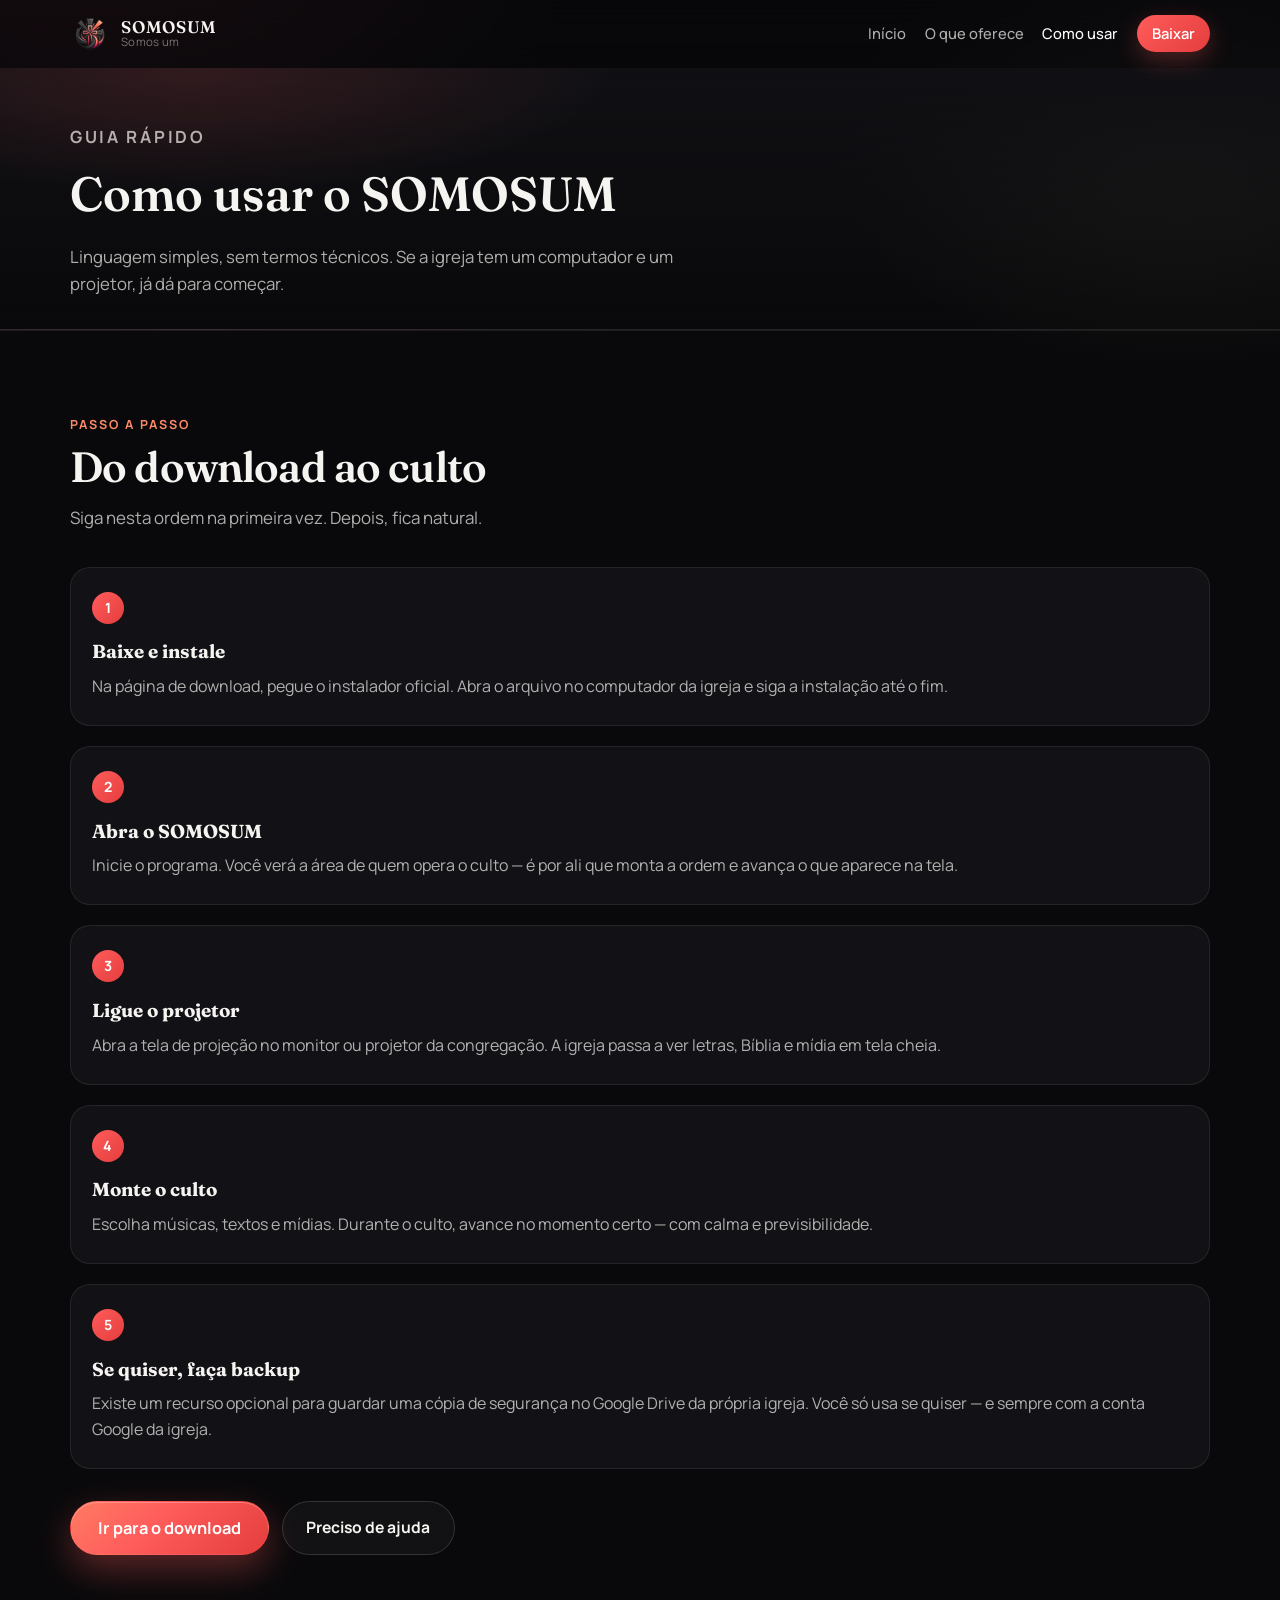
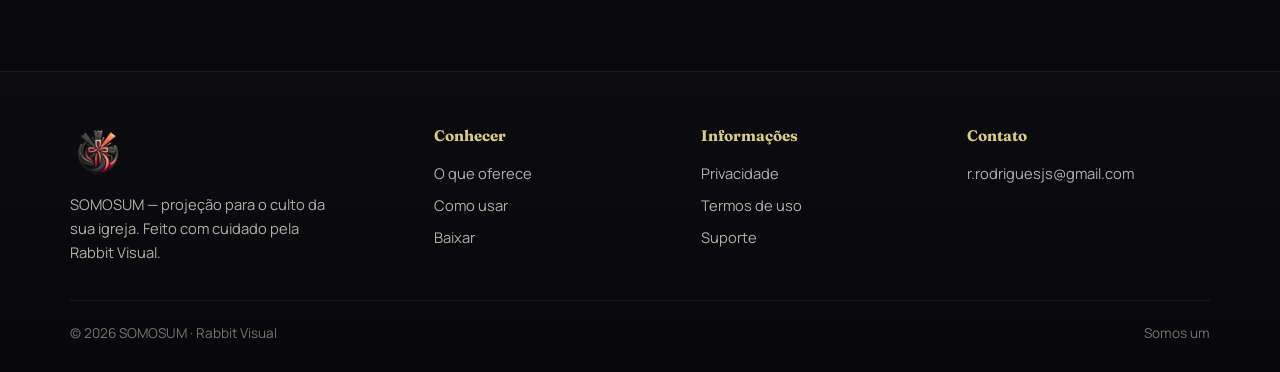
==== como-usar.html @ ac218a13 "Redesign completo: logo PNG transparente, páginas e linguagem para igrejas." ====
<!DOCTYPE html>
<html lang="pt-BR">
<head>
  <meta charset="utf-8">
  <meta name="viewport" content="width=device-width, initial-scale=1">
  <title>Como usar o SOMOSUM — guia simples</title>
  <meta name="description" content="Passo a passo simples para instalar e usar o SOMOSUM no culto da sua igreja.">
  <meta name="theme-color" content="#09090b">
  <link rel="icon" href="assets/favicon-64.png" type="image/png">
  <link rel="icon" href="assets/SOMOSUM.png" type="image/png">
  <link rel="apple-touch-icon" href="assets/apple-touch-icon.png">
  <link rel="preconnect" href="https://fonts.googleapis.com">
  <link rel="preconnect" href="https://fonts.gstatic.com" crossorigin>
  <link href="https://fonts.googleapis.com/css2?family=Fraunces:opsz,wght@9..144,500;9..144,600&family=Manrope:wght@400;500;600;700&display=swap" rel="stylesheet">
  <link rel="stylesheet" href="assets/site.css">
</head>
<body>
  <header class="site-header">
    <div class="wrap">
      <a class="brand" href="index.html">
        <img src="assets/logo-nav.png" width="40" height="40" alt="SOMOSUM">
        <span class="brand-text"><strong>SOMOSUM</strong><small>Somos um</small></span>
      </a>
      <button class="nav-toggle" type="button" aria-label="Abrir menu" aria-expanded="false"><span></span><span></span><span></span></button>
      <nav class="nav" aria-label="Principal">
        <a href="index.html">Início</a>
        <a href="produto.html">O que oferece</a>
        <a href="como-usar.html" aria-current="page">Como usar</a>
        <a href="download.html" class="nav-cta">Baixar</a>
      </nav>
    </div>
  </header>

  <main>
    <section class="page-hero">
      <div class="wrap reveal">
        <p class="kicker">Guia rápido</p>
        <h1>Como usar o SOMOSUM</h1>
        <p>Linguagem simples, sem termos técnicos. Se a igreja tem um computador e um projetor, já dá para começar.</p>
      </div>
    </section>

    <section class="section">
      <div class="wrap">
        <div class="reveal">
          <p class="kicker">Passo a passo</p>
          <h2>Do download ao culto</h2>
          <p class="lead">Siga nesta ordem na primeira vez. Depois, fica natural.</p>
        </div>
        <div class="steps reveal" style="grid-template-columns:1fr">
          <article class="step">
            <h3>Baixe e instale</h3>
            <p>Na página de download, pegue o instalador oficial. Abra o arquivo no computador da igreja e siga a instalação até o fim.</p>
          </article>
          <article class="step">
            <h3>Abra o SOMOSUM</h3>
            <p>Inicie o programa. Você verá a área de quem opera o culto — é por ali que monta a ordem e avança o que aparece na tela.</p>
          </article>
          <article class="step">
            <h3>Ligue o projetor</h3>
            <p>Abra a tela de projeção no monitor ou projetor da congregação. A igreja passa a ver letras, Bíblia e mídia em tela cheia.</p>
          </article>
          <article class="step">
            <h3>Monte o culto</h3>
            <p>Escolha músicas, textos e mídias. Durante o culto, avance no momento certo — com calma e previsibilidade.</p>
          </article>
          <article class="step">
            <h3>Se quiser, faça backup</h3>
            <p>Existe um recurso opcional para guardar uma cópia de segurança no Google Drive da própria igreja. Você só usa se quiser — e sempre com a conta Google da igreja.</p>
          </article>
        </div>
        <div class="cta-row reveal" style="margin-top:2rem">
          <a class="btn btn-primary btn-soft" href="download.html">Ir para o download</a>
          <a class="btn btn-secondary" href="mailto:r.rodriguesjs@gmail.com">Preciso de ajuda</a>
        </div>
      </div>
    </section>
  </main>

  <footer class="site-footer">
    <div class="wrap">
      <div class="footer-grid">
        <div class="footer-brand">
          <img src="assets/SOMOSUM.png" width="56" height="56" alt="SOMOSUM">
          <p>SOMOSUM — projeção para o culto da sua igreja. Feito com cuidado pela Rabbit Visual.</p>
        </div>
        <div class="footer-col">
          <h3>Conhecer</h3>
          <a href="produto.html">O que oferece</a>
          <a href="como-usar.html">Como usar</a>
          <a href="download.html">Baixar</a>
        </div>
        <div class="footer-col">
          <h3>Informações</h3>
          <a href="privacidade.html">Privacidade</a>
          <a href="termos.html">Termos de uso</a>
          <a href="mailto:r.rodriguesjs@gmail.com">Suporte</a>
        </div>
        <div class="footer-col">
          <h3>Contato</h3>
          <a href="mailto:r.rodriguesjs@gmail.com">r.rodriguesjs@gmail.com</a>
        </div>
      </div>
      <div class="footer-bottom">
        <span>© 2026 SOMOSUM · Rabbit Visual</span>
        <span>Somos um</span>
      </div>
    </div>
  </footer>
  <script src="assets/site.js" defer></script>
</body>
</html>
---- assets/site.css ----
:root {
  --bg: #09090b;
  --bg-elev: #121216;
  --bg-soft: #1a1a20;
  --paper: #f6f4f1;
  --muted: rgba(246, 244, 241, 0.7);
  --faint: rgba(246, 244, 241, 0.45);
  --coral: #ff5c5c;
  --coral-2: #ff8a6a;
  --coral-deep: #e43d3d;
  --gold: #d9c98a;
  --line: rgba(255, 255, 255, 0.08);
  --line-strong: rgba(255, 140, 110, 0.35);
  --shadow: 0 24px 80px rgba(0, 0, 0, 0.45);
  --font-display: "Fraunces", Georgia, serif;
  --font-body: "Manrope", system-ui, sans-serif;
  --max: 1140px;
  --header-h: 4.25rem;
  --ease: cubic-bezier(0.22, 1, 0.36, 1);
}

*,
*::before,
*::after {
  box-sizing: border-box;
}

html {
  scroll-behavior: smooth;
}

body {
  margin: 0;
  min-height: 100vh;
  color: var(--paper);
  font-family: var(--font-body);
  background:
    radial-gradient(900px 500px at 8% -5%, rgba(255, 92, 92, 0.14), transparent 55%),
    radial-gradient(700px 420px at 92% 8%, rgba(217, 201, 138, 0.08), transparent 50%),
    var(--bg);
  line-height: 1.6;
  -webkit-font-smoothing: antialiased;
}

img {
  max-width: 100%;
  height: auto;
  display: block;
}

a {
  color: var(--coral-2);
  text-underline-offset: 0.18em;
}

a:hover {
  color: #fff;
}

.wrap {
  width: min(var(--max), calc(100% - 2rem));
  margin-inline: auto;
}

/* —— Header —— */
.site-header {
  position: sticky;
  top: 0;
  z-index: 50;
  height: var(--header-h);
  display: flex;
  align-items: center;
  border-bottom: 1px solid transparent;
  background: rgba(9, 9, 11, 0.55);
  backdrop-filter: blur(16px) saturate(1.2);
  transition: border-color 0.3s var(--ease), background 0.3s var(--ease);
}

.site-header.is-scrolled {
  border-bottom-color: var(--line);
  background: rgba(9, 9, 11, 0.86);
}

.site-header .wrap {
  display: flex;
  align-items: center;
  justify-content: space-between;
  gap: 1rem;
  width: min(var(--max), calc(100% - 2rem));
}

.brand {
  display: inline-flex;
  align-items: center;
  gap: 0.7rem;
  text-decoration: none;
  color: inherit;
}

.brand img {
  width: 40px;
  height: 40px;
  object-fit: contain;
  background: transparent !important;
}

.brand-text {
  display: flex;
  flex-direction: column;
  line-height: 1.1;
}

.brand-text strong {
  font-family: var(--font-display);
  font-size: 1.05rem;
  font-weight: 600;
  letter-spacing: 0.04em;
}

.brand-text small {
  color: var(--faint);
  font-size: 0.72rem;
  letter-spacing: 0.02em;
}

.nav {
  display: flex;
  align-items: center;
  gap: 0.15rem 1.15rem;
}

.nav a {
  color: var(--muted);
  text-decoration: none;
  font-size: 0.92rem;
  font-weight: 500;
  transition: color 0.2s ease;
}

.nav a:hover,
.nav a[aria-current="page"] {
  color: #fff;
}

.nav-cta {
  display: inline-flex !important;
  align-items: center;
  min-height: 2.35rem;
  padding: 0 0.95rem;
  border-radius: 999px;
  background: linear-gradient(135deg, var(--coral), var(--coral-deep));
  color: #fff !important;
  font-weight: 600 !important;
  box-shadow: 0 8px 24px rgba(255, 92, 92, 0.28);
}

.nav-cta:hover {
  filter: brightness(1.06);
}

.nav-toggle {
  display: none;
  width: 2.5rem;
  height: 2.5rem;
  border: 1px solid var(--line);
  border-radius: 0.7rem;
  background: rgba(255, 255, 255, 0.03);
  color: var(--paper);
  cursor: pointer;
}

.nav-toggle span {
  display: block;
  width: 1.1rem;
  height: 2px;
  margin: 0.28rem auto;
  background: currentColor;
  border-radius: 2px;
}

/* —— Buttons —— */
.btn {
  display: inline-flex;
  align-items: center;
  justify-content: center;
  gap: 0.5rem;
  min-height: 3.1rem;
  padding: 0.8rem 1.45rem;
  border-radius: 999px;
  border: 1px solid transparent;
  font: inherit;
  font-weight: 700;
  font-size: 0.98rem;
  text-decoration: none;
  cursor: pointer;
  transition: transform 0.25s var(--ease), box-shadow 0.25s var(--ease), background 0.25s ease, border-color 0.25s ease;
}

.btn:hover {
  transform: translateY(-2px);
}

.btn-primary {
  background: linear-gradient(135deg, #ff7a62 0%, var(--coral) 42%, var(--coral-deep) 100%);
  color: #fff;
  box-shadow:
    0 14px 36px rgba(255, 92, 92, 0.35),
    inset 0 1px 0 rgba(255, 255, 255, 0.25);
}

.btn-primary:hover {
  color: #fff;
  box-shadow:
    0 18px 44px rgba(255, 92, 92, 0.42),
    inset 0 1px 0 rgba(255, 255, 255, 0.28);
}

.btn-secondary {
  background: rgba(255, 255, 255, 0.04);
  border-color: rgba(255, 255, 255, 0.14);
  color: var(--paper);
  backdrop-filter: blur(8px);
}

.btn-secondary:hover {
  border-color: var(--line-strong);
  color: #fff;
}

.btn-soft {
  min-height: 3.35rem;
  padding-inline: 1.7rem;
  font-size: 1.02rem;
}

.btn-icon {
  width: 1.15rem;
  height: 1.15rem;
  opacity: 0.95;
}

/* —— Hero —— */
.hero {
  position: relative;
  min-height: calc(100vh - var(--header-h));
  min-height: calc(100dvh - var(--header-h));
  display: grid;
  align-items: center;
  overflow: hidden;
  isolation: isolate;
}

.hero-bg {
  position: absolute;
  inset: 0;
  z-index: 0;
}

.hero-bg img {
  width: 100%;
  height: 100%;
  object-fit: cover;
  object-position: center 35%;
  transform: scale(1.06);
  animation: kenburns 22s var(--ease) infinite alternate;
}

.hero-bg::after {
  content: "";
  position: absolute;
  inset: 0;
  background:
    linear-gradient(105deg, rgba(9, 9, 11, 0.88) 0%, rgba(9, 9, 11, 0.55) 48%, rgba(9, 9, 11, 0.72) 100%),
    linear-gradient(180deg, rgba(9, 9, 11, 0.35) 0%, rgba(9, 9, 11, 0.15) 40%, rgba(9, 9, 11, 0.92) 100%),
    radial-gradient(ellipse 50% 45% at 25% 60%, rgba(255, 92, 92, 0.18), transparent 70%);
}

.hero-inner {
  position: relative;
  z-index: 1;
  padding: 4.5rem 0 5rem;
  max-width: 38rem;
}

.hero-logo {
  width: min(132px, 32vw);
  height: auto;
  margin-bottom: 1.25rem;
  background: transparent !important;
  filter: drop-shadow(0 18px 40px rgba(0, 0, 0, 0.35));
  animation: floaty 6s ease-in-out infinite;
}

.hero h1 {
  margin: 0 0 0.9rem;
  font-family: var(--font-display);
  font-size: clamp(2.55rem, 7vw, 4.1rem);
  font-weight: 600;
  letter-spacing: -0.03em;
  line-height: 1.02;
}

.hero .lede {
  margin: 0 0 1.75rem;
  color: var(--muted);
  font-size: clamp(1.05rem, 2.2vw, 1.2rem);
  max-width: 32rem;
}

.cta-row {
  display: flex;
  flex-wrap: wrap;
  gap: 0.8rem;
}

.hero-note {
  margin: 1.1rem 0 0;
  color: var(--faint);
  font-size: 0.88rem;
}

/* —— Sections —— */
.section {
  padding: 5.25rem 0;
  border-top: 1px solid var(--line);
}

.kicker {
  margin: 0 0 0.55rem;
  color: var(--coral-2);
  font-size: 0.78rem;
  font-weight: 700;
  letter-spacing: 0.16em;
  text-transform: uppercase;
}

.section h2 {
  margin: 0 0 0.8rem;
  font-family: var(--font-display);
  font-size: clamp(1.9rem, 3.6vw, 2.65rem);
  font-weight: 600;
  letter-spacing: -0.02em;
  line-height: 1.12;
}

.lead {
  margin: 0 0 2.2rem;
  color: var(--muted);
  max-width: 38rem;
  font-size: 1.06rem;
}

.split {
  display: grid;
  grid-template-columns: 1.05fr 0.95fr;
  gap: 2.75rem;
  align-items: center;
}

.split-media {
  position: relative;
  border-radius: 1.5rem;
  overflow: hidden;
  min-height: 300px;
  box-shadow: var(--shadow);
}

.split-media img {
  width: 100%;
  height: 100%;
  min-height: 340px;
  object-fit: cover;
}

.offer-grid {
  list-style: none;
  margin: 0;
  padding: 0;
  display: grid;
  grid-template-columns: repeat(2, minmax(0, 1fr));
  gap: 1.15rem;
}

.offer-grid li {
  padding: 1.2rem 1.15rem;
  border-radius: 1.1rem;
  border: 1px solid var(--line);
  background: linear-gradient(165deg, rgba(255, 92, 92, 0.07), rgba(255, 255, 255, 0.02));
  transition: border-color 0.25s ease, transform 0.25s var(--ease);
}

.offer-grid li:hover {
  border-color: var(--line-strong);
  transform: translateY(-3px);
}

.offer-grid strong {
  display: block;
  margin-bottom: 0.35rem;
  font-family: var(--font-display);
  font-size: 1.12rem;
  color: var(--gold);
}

.offer-grid p {
  margin: 0;
  color: var(--muted);
  font-size: 0.95rem;
}

.roles {
  display: grid;
  grid-template-columns: repeat(4, minmax(0, 1fr));
  gap: 1rem;
}

.role {
  padding: 1.35rem 1.2rem 1.5rem;
  border-radius: 1.2rem;
  border: 1px solid var(--line);
  background: rgba(255, 255, 255, 0.02);
  transition: transform 0.25s var(--ease), border-color 0.25s ease, background 0.25s ease;
}

.role:hover {
  transform: translateY(-4px);
  border-color: var(--line-strong);
  background: rgba(255, 92, 92, 0.06);
}

.role .mark {
  display: inline-flex;
  align-items: center;
  justify-content: center;
  width: 2.2rem;
  height: 2.2rem;
  margin-bottom: 0.9rem;
  border-radius: 0.7rem;
  background: rgba(255, 92, 92, 0.12);
  color: var(--coral-2);
  font-family: var(--font-display);
  font-weight: 700;
  font-size: 0.9rem;
}

.role h3 {
  margin: 0 0 0.4rem;
  font-family: var(--font-display);
  font-size: 1.2rem;
}

.role p {
  margin: 0;
  color: var(--muted);
  font-size: 0.94rem;
}

.steps {
  display: grid;
  grid-template-columns: repeat(3, minmax(0, 1fr));
  gap: 1.25rem;
  counter-reset: step;
}

.step {
  position: relative;
  padding: 1.5rem 1.3rem 1.6rem;
  border-radius: 1.25rem;
  background: var(--bg-elev);
  border: 1px solid var(--line);
}

.step::before {
  counter-increment: step;
  content: counter(step);
  display: inline-flex;
  align-items: center;
  justify-content: center;
  width: 2rem;
  height: 2rem;
  margin-bottom: 0.85rem;
  border-radius: 999px;
  background: linear-gradient(135deg, var(--coral), var(--coral-deep));
  color: #fff;
  font-weight: 700;
  font-size: 0.88rem;
}

.step h3 {
  margin: 0 0 0.4rem;
  font-family: var(--font-display);
  font-size: 1.18rem;
}

.step p {
  margin: 0;
  color: var(--muted);
}

/* Download panel */
.download-panel {
  position: relative;
  overflow: hidden;
  border-radius: 1.75rem;
  padding: clamp(1.75rem, 4vw, 2.75rem);
  border: 1px solid rgba(255, 140, 110, 0.28);
  background:
    radial-gradient(600px 280px at 10% 0%, rgba(255, 92, 92, 0.22), transparent 60%),
    radial-gradient(500px 260px at 100% 100%, rgba(217, 201, 138, 0.12), transparent 55%),
    linear-gradient(155deg, #15151c 0%, #0e0e12 100%);
  box-shadow: var(--shadow);
}

.download-panel::before {
  content: "";
  position: absolute;
  inset: -40% auto auto 55%;
  width: 320px;
  height: 320px;
  border-radius: 50%;
  background: radial-gradient(circle, rgba(255, 92, 92, 0.25), transparent 70%);
  filter: blur(8px);
  animation: glowOrb 7s ease-in-out infinite alternate;
  pointer-events: none;
}

.download-grid {
  position: relative;
  z-index: 1;
  display: grid;
  grid-template-columns: auto 1fr;
  gap: 1.5rem 2rem;
  align-items: center;
}

.download-logo {
  width: min(150px, 34vw);
  background: transparent !important;
  filter: drop-shadow(0 16px 40px rgba(255, 92, 92, 0.28));
}

.download-panel h2 {
  margin: 0 0 0.55rem;
}

.download-panel .lead {
  margin-bottom: 1.35rem;
}

.download-meta {
  display: flex;
  flex-wrap: wrap;
  gap: 0.55rem;
  margin-top: 1.15rem;
}

.chip {
  display: inline-flex;
  align-items: center;
  min-height: 1.85rem;
  padding: 0.2rem 0.7rem;
  border-radius: 999px;
  border: 1px solid var(--line);
  background: rgba(255, 255, 255, 0.03);
  color: var(--muted);
  font-size: 0.8rem;
}

.page-hero {
  padding: 3.5rem 0 2rem;
  border-bottom: 1px solid var(--line);
  background:
    radial-gradient(ellipse 55% 80% at 15% 0%, rgba(255, 92, 92, 0.14), transparent 60%),
    linear-gradient(180deg, #101014 0%, transparent 100%);
}

.page-hero h1 {
  margin: 0.35rem 0 0.65rem;
  font-family: var(--font-display);
  font-size: clamp(2.1rem, 4vw, 3rem);
  font-weight: 600;
}

.page-hero p {
  margin: 0;
  color: var(--muted);
  max-width: 40rem;
  font-size: 1.05rem;
}

.legal {
  padding: 2rem 0 4.5rem;
}

.legal article {
  max-width: 46rem;
}

.legal h2 {
  margin: 2rem 0 0.6rem;
  font-family: var(--font-display);
  font-size: 1.3rem;
  color: var(--coral-2);
}

.legal p,
.legal li {
  color: var(--muted);
}

.legal code {
  color: var(--gold);
  font-size: 0.86em;
}

/* —— Footer —— */
.site-footer {
  margin-top: 2rem;
  border-top: 1px solid var(--line);
  background: linear-gradient(180deg, #0c0c10 0%, #08080a 100%);
  padding: 3.25rem 0 1.75rem;
}

.footer-grid {
  display: grid;
  grid-template-columns: 1.4fr 1fr 1fr 1fr;
  gap: 2rem 1.5rem;
  padding-bottom: 2.25rem;
  border-bottom: 1px solid var(--line);
}

.footer-brand {
  display: flex;
  flex-direction: column;
  gap: 0.85rem;
  max-width: 16rem;
}

.footer-brand img {
  width: 56px;
  height: 56px;
  object-fit: contain;
  background: transparent !important;
}

.footer-brand p {
  margin: 0;
  color: var(--muted);
  font-size: 0.92rem;
}

.footer-col h3 {
  margin: 0 0 0.85rem;
  font-family: var(--font-display);
  font-size: 0.95rem;
  color: var(--gold);
}

.footer-col a {
  display: block;
  width: fit-content;
  margin-bottom: 0.55rem;
  color: var(--muted);
  text-decoration: none;
  font-size: 0.92rem;
}

.footer-col a:hover {
  color: #fff;
}

.footer-bottom {
  display: flex;
  flex-wrap: wrap;
  gap: 0.75rem 1.25rem;
  justify-content: space-between;
  align-items: center;
  padding-top: 1.35rem;
  color: var(--faint);
  font-size: 0.85rem;
}

/* Reveal */
.reveal {
  opacity: 0;
  transform: translateY(22px);
  transition: opacity 0.7s var(--ease), transform 0.7s var(--ease);
}

.reveal.is-in {
  opacity: 1;
  transform: none;
}

@keyframes kenburns {
  from {
    transform: scale(1.06) translate3d(0, 0, 0);
  }
  to {
    transform: scale(1.12) translate3d(-1.5%, 1%, 0);
  }
}

@keyframes floaty {
  0%,
  100% {
    transform: translateY(0);
  }
  50% {
    transform: translateY(-8px);
  }
}

@keyframes glowOrb {
  from {
    transform: translate(0, 0);
    opacity: 0.7;
  }
  to {
    transform: translate(-30px, 20px);
    opacity: 1;
  }
}

@media (max-width: 960px) {
  .split,
  .download-grid,
  .footer-grid {
    grid-template-columns: 1fr;
  }

  .roles,
  .steps,
  .offer-grid {
    grid-template-columns: 1fr;
  }

  .nav {
    display: none;
  }

  body.nav-open .nav {
    display: flex;
    position: absolute;
    top: var(--header-h);
    left: 0;
    right: 0;
    flex-direction: column;
    align-items: stretch;
    gap: 0;
    padding: 0.75rem 1rem 1rem;
    background: rgba(9, 9, 11, 0.96);
    border-bottom: 1px solid var(--line);
  }

  body.nav-open .nav a {
    padding: 0.85rem 0.5rem;
    border-bottom: 1px solid var(--line);
  }

  body.nav-open .nav-cta {
    margin-top: 0.5rem;
    justify-content: center;
  }

  .nav-toggle {
    display: inline-flex;
    flex-direction: column;
    align-items: center;
    justify-content: center;
  }

  .roles {
    grid-template-columns: 1fr 1fr;
  }
}

@media (max-width: 560px) {
  .roles {
    grid-template-columns: 1fr;
  }

  .brand-text small {
    display: none;
  }
}

@media (prefers-reduced-motion: reduce) {
  *,
  *::before,
  *::after {
    animation: none !important;
    transition: none !important;
  }
}
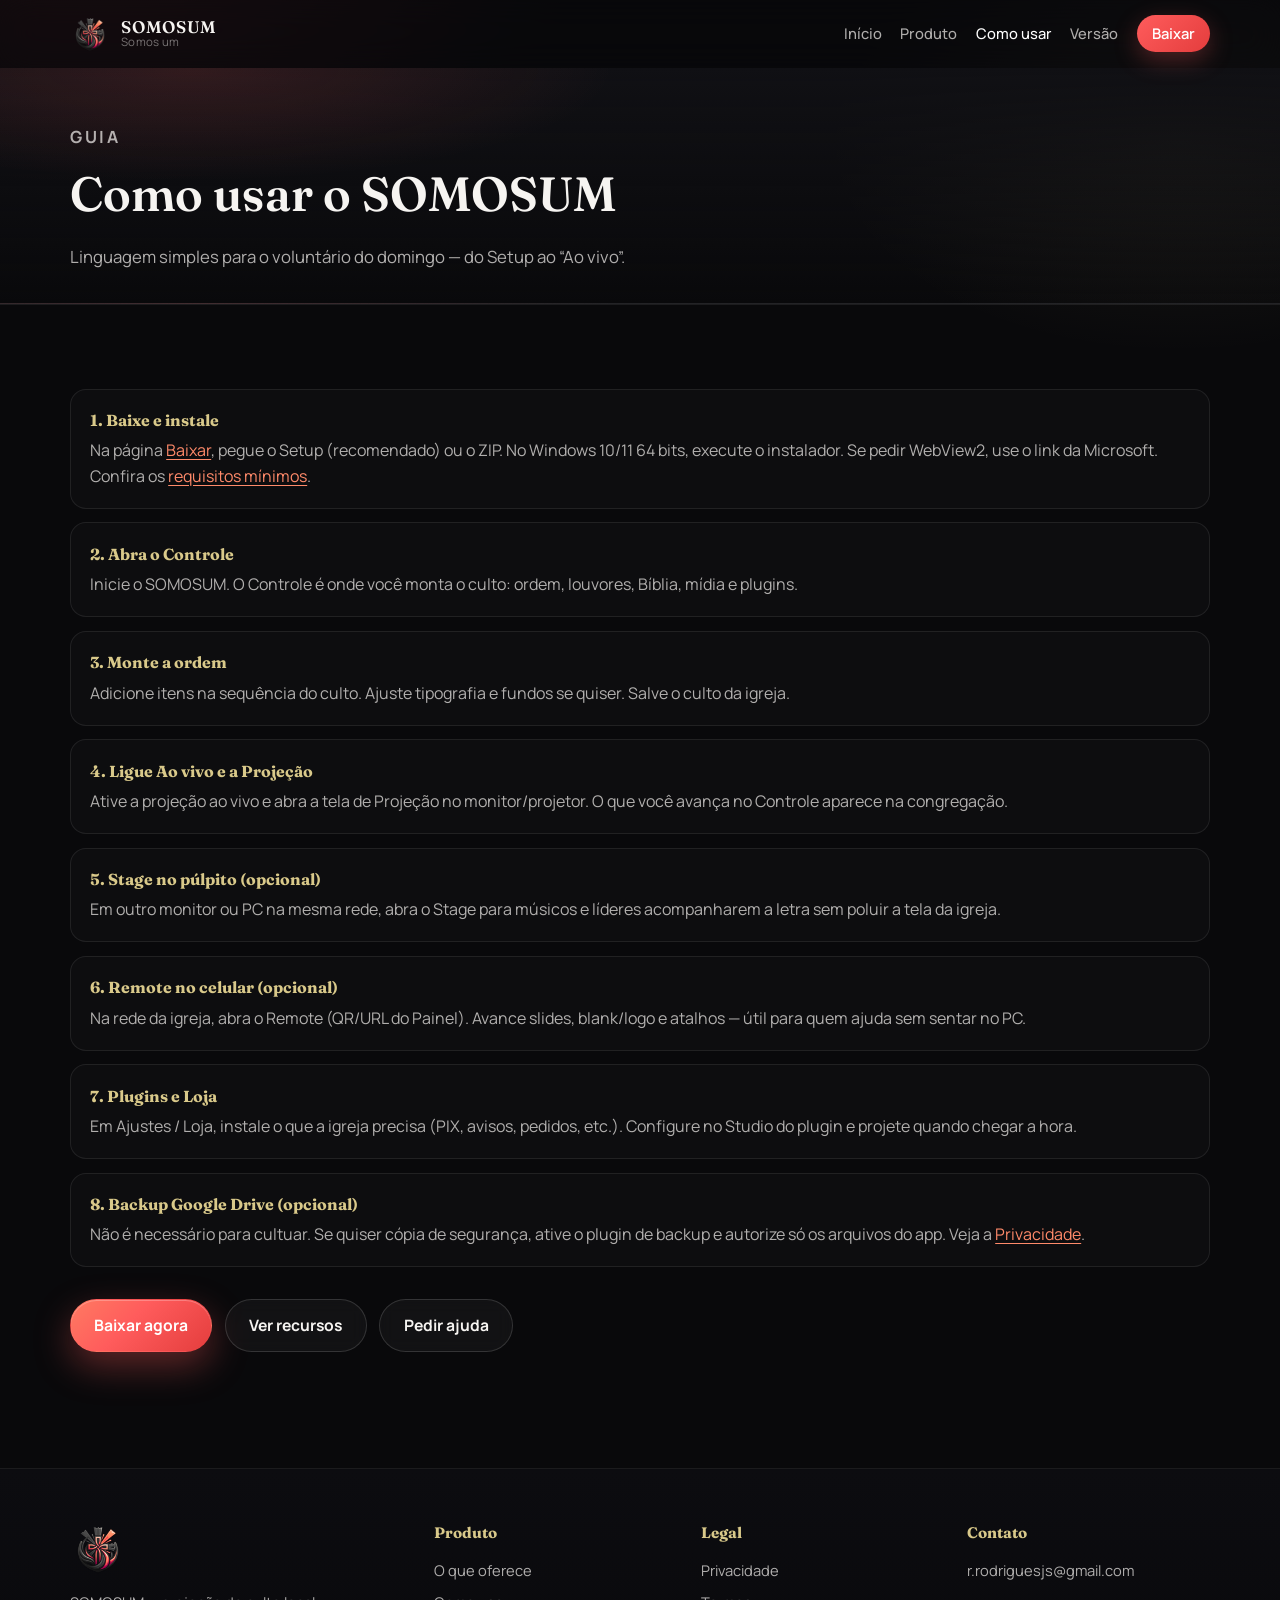
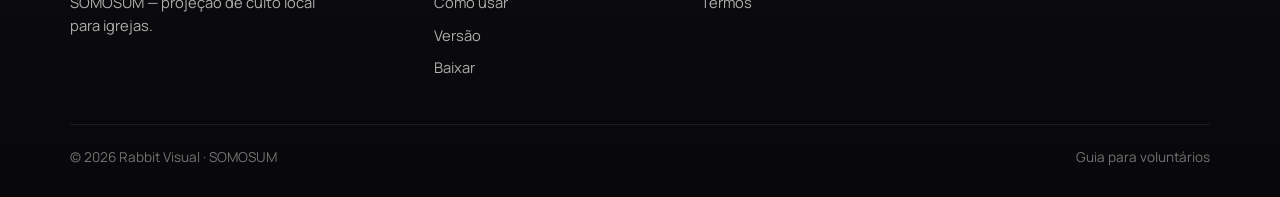
==== commit de216cae: "Site completo: landing, download Drive 8.7.10, comparativo e notas. Enriquece o site oficial com dor" ====
--- a/como-usar.html
+++ b/como-usar.html
@@ -3,11 +3,16 @@
 <head>
   <meta charset="utf-8">
   <meta name="viewport" content="width=device-width, initial-scale=1">
-  <title>Como usar o SOMOSUM — guia simples</title>
-  <meta name="description" content="Passo a passo simples para instalar e usar o SOMOSUM no culto da sua igreja.">
+  <title>Como usar o SOMOSUM — guia rápido para o culto</title>
+  <meta name="description" content="Guia SOMOSUM: instalar, abrir Controle, montar ordem, Ao vivo, Projeção, Stage e Remote na LAN da igreja.">
+  <meta name="google-site-verification" content="nLejR0vznH-2jq-zF15tfKEdONbFsd5ylkOThsWnRHE">
   <meta name="theme-color" content="#09090b">
+  <meta property="og:title" content="Como usar o SOMOSUM">
+  <meta property="og:description" content="Do instalador ao primeiro culto — passo a passo.">
+  <meta property="og:image" content="https://rabbitvisual.github.io/somosum-site/assets/SOMOSUM.png">
+  <meta property="og:url" content="https://rabbitvisual.github.io/somosum-site/como-usar.html">
+  <link rel="canonical" href="https://rabbitvisual.github.io/somosum-site/como-usar.html">
   <link rel="icon" href="assets/favicon-64.png" type="image/png">
-  <link rel="icon" href="assets/SOMOSUM.png" type="image/png">
   <link rel="apple-touch-icon" href="assets/apple-touch-icon.png">
   <link rel="preconnect" href="https://fonts.googleapis.com">
   <link rel="preconnect" href="https://fonts.gstatic.com" crossorigin>
@@ -24,8 +29,9 @@
       <button class="nav-toggle" type="button" aria-label="Abrir menu" aria-expanded="false"><span></span><span></span><span></span></button>
       <nav class="nav" aria-label="Principal">
         <a href="index.html">Início</a>
-        <a href="produto.html">O que oferece</a>
+        <a href="produto.html">Produto</a>
         <a href="como-usar.html" aria-current="page">Como usar</a>
+        <a href="versao.html">Versão</a>
         <a href="download.html" class="nav-cta">Baixar</a>
       </nav>
     </div>
@@ -34,44 +40,52 @@
   <main>
     <section class="page-hero">
       <div class="wrap reveal">
-        <p class="kicker">Guia rápido</p>
+        <p class="kicker">Guia</p>
         <h1>Como usar o SOMOSUM</h1>
-        <p>Linguagem simples, sem termos técnicos. Se a igreja tem um computador e um projetor, já dá para começar.</p>
+        <p>Linguagem simples para o voluntário do domingo — do Setup ao “Ao vivo”.</p>
       </div>
     </section>
 
     <section class="section">
       <div class="wrap">
-        <div class="reveal">
-          <p class="kicker">Passo a passo</p>
-          <h2>Do download ao culto</h2>
-          <p class="lead">Siga nesta ordem na primeira vez. Depois, fica natural.</p>
-        </div>
-        <div class="steps reveal" style="grid-template-columns:1fr">
-          <article class="step">
-            <h3>Baixe e instale</h3>
-            <p>Na página de download, pegue o instalador oficial. Abra o arquivo no computador da igreja e siga a instalação até o fim.</p>
-          </article>
-          <article class="step">
-            <h3>Abra o SOMOSUM</h3>
-            <p>Inicie o programa. Você verá a área de quem opera o culto — é por ali que monta a ordem e avança o que aparece na tela.</p>
-          </article>
-          <article class="step">
-            <h3>Ligue o projetor</h3>
-            <p>Abra a tela de projeção no monitor ou projetor da congregação. A igreja passa a ver letras, Bíblia e mídia em tela cheia.</p>
-          </article>
-          <article class="step">
-            <h3>Monte o culto</h3>
-            <p>Escolha músicas, textos e mídias. Durante o culto, avance no momento certo — com calma e previsibilidade.</p>
-          </article>
-          <article class="step">
-            <h3>Se quiser, faça backup</h3>
-            <p>Existe um recurso opcional para guardar uma cópia de segurança no Google Drive da própria igreja. Você só usa se quiser — e sempre com a conta Google da igreja.</p>
-          </article>
-        </div>
-        <div class="cta-row reveal" style="margin-top:2rem">
-          <a class="btn btn-primary btn-soft" href="download.html">Ir para o download</a>
-          <a class="btn btn-secondary" href="mailto:r.rodriguesjs@gmail.com">Preciso de ajuda</a>
+        <ol class="version-list" style="list-style:none;counter-reset:guia">
+          <li class="reveal">
+            <strong>1. Baixe e instale</strong>
+            <p>Na página <a href="download.html">Baixar</a>, pegue o Setup (recomendado) ou o ZIP. No Windows 10/11 64 bits, execute o instalador. Se pedir WebView2, use o link da Microsoft. Confira os <a href="download.html#requisitos">requisitos mínimos</a>.</p>
+          </li>
+          <li class="reveal">
+            <strong>2. Abra o Controle</strong>
+            <p>Inicie o SOMOSUM. O Controle é onde você monta o culto: ordem, louvores, Bíblia, mídia e plugins.</p>
+          </li>
+          <li class="reveal">
+            <strong>3. Monte a ordem</strong>
+            <p>Adicione itens na sequência do culto. Ajuste tipografia e fundos se quiser. Salve o culto da igreja.</p>
+          </li>
+          <li class="reveal">
+            <strong>4. Ligue Ao vivo e a Projeção</strong>
+            <p>Ative a projeção ao vivo e abra a tela de Projeção no monitor/projetor. O que você avança no Controle aparece na congregação.</p>
+          </li>
+          <li class="reveal">
+            <strong>5. Stage no púlpito (opcional)</strong>
+            <p>Em outro monitor ou PC na mesma rede, abra o Stage para músicos e líderes acompanharem a letra sem poluir a tela da igreja.</p>
+          </li>
+          <li class="reveal">
+            <strong>6. Remote no celular (opcional)</strong>
+            <p>Na rede da igreja, abra o Remote (QR/URL do Painel). Avance slides, blank/logo e atalhos — útil para quem ajuda sem sentar no PC.</p>
+          </li>
+          <li class="reveal">
+            <strong>7. Plugins e Loja</strong>
+            <p>Em Ajustes / Loja, instale o que a igreja precisa (PIX, avisos, pedidos, etc.). Configure no Studio do plugin e projete quando chegar a hora.</p>
+          </li>
+          <li class="reveal">
+            <strong>8. Backup Google Drive (opcional)</strong>
+            <p>Não é necessário para cultuar. Se quiser cópia de segurança, ative o plugin de backup e autorize só os arquivos do app. Veja a <a href="privacidade.html">Privacidade</a>.</p>
+          </li>
+        </ol>
+        <div class="cta-row" style="margin-top:2rem">
+          <a class="btn btn-primary" href="download.html">Baixar agora</a>
+          <a class="btn btn-secondary" href="produto.html">Ver recursos</a>
+          <a class="btn btn-secondary" href="mailto:r.rodriguesjs@gmail.com?subject=SOMOSUM%20ajuda">Pedir ajuda</a>
         </div>
       </div>
     </section>
@@ -81,20 +95,20 @@
     <div class="wrap">
       <div class="footer-grid">
         <div class="footer-brand">
-          <img src="assets/SOMOSUM.png" width="56" height="56" alt="SOMOSUM">
-          <p>SOMOSUM — projeção para o culto da sua igreja. Feito com cuidado pela Rabbit Visual.</p>
+          <img src="assets/logo-nav.png" width="56" height="56" alt="SOMOSUM">
+          <p>SOMOSUM — projeção de culto local para igrejas.</p>
         </div>
         <div class="footer-col">
-          <h3>Conhecer</h3>
+          <h3>Produto</h3>
           <a href="produto.html">O que oferece</a>
           <a href="como-usar.html">Como usar</a>
+          <a href="versao.html">Versão</a>
           <a href="download.html">Baixar</a>
         </div>
         <div class="footer-col">
-          <h3>Informações</h3>
+          <h3>Legal</h3>
           <a href="privacidade.html">Privacidade</a>
-          <a href="termos.html">Termos de uso</a>
-          <a href="mailto:r.rodriguesjs@gmail.com">Suporte</a>
+          <a href="termos.html">Termos</a>
         </div>
         <div class="footer-col">
           <h3>Contato</h3>
@@ -102,8 +116,8 @@
         </div>
       </div>
       <div class="footer-bottom">
-        <span>© 2026 SOMOSUM · Rabbit Visual</span>
-        <span>Somos um</span>
+        <span>© 2026 Rabbit Visual · SOMOSUM</span>
+        <span>Guia para voluntários</span>
       </div>
     </div>
   </footer>
--- a/assets/site.css
+++ b/assets/site.css
@@ -291,13 +291,61 @@
   animation: floaty 6s ease-in-out infinite;
 }
 
+/* Visível o bastante para o Google ler nome + finalidade; discreto no layout */
+.sr-purpose {
+  width: min(var(--max), calc(100% - 2rem));
+  margin: 0.75rem auto 0;
+  padding: 0.85rem 1rem;
+  border: 1px solid var(--line);
+  border-radius: 0.9rem;
+  background: rgba(255, 255, 255, 0.03);
+  color: var(--muted);
+  font-size: 0.9rem;
+}
+
+.sr-purpose p {
+  margin: 0.25rem 0;
+}
+
+.app-name-label {
+  margin: 0 0 0.35rem;
+  color: var(--coral-2);
+  font-size: 0.78rem;
+  font-weight: 700;
+  letter-spacing: 0.16em;
+  text-transform: uppercase;
+}
+
 .hero h1 {
   margin: 0 0 0.9rem;
   font-family: var(--font-display);
-  font-size: clamp(2.55rem, 7vw, 4.1rem);
+  font-size: clamp(2.8rem, 8vw, 4.6rem);
   font-weight: 600;
-  letter-spacing: -0.03em;
+  letter-spacing: 0.04em;
   line-height: 1.02;
+}
+
+.purpose-panel {
+  padding: clamp(1.5rem, 3.5vw, 2.4rem);
+  border-radius: 1.5rem;
+  border: 1px solid rgba(255, 140, 110, 0.3);
+  background:
+    radial-gradient(500px 240px at 0% 0%, rgba(255, 92, 92, 0.16), transparent 60%),
+    linear-gradient(160deg, #15151c, #0e0e12);
+  box-shadow: var(--shadow);
+}
+
+.purpose-panel .lead {
+  max-width: 52rem;
+}
+
+.purpose-en {
+  margin: 1.5rem 0 0;
+  padding-top: 1.25rem;
+  border-top: 1px solid var(--line);
+  color: var(--muted);
+  font-size: 0.95rem;
+  max-width: 52rem;
 }
 
 .hero .lede {
@@ -460,6 +508,10 @@
   grid-template-columns: repeat(3, minmax(0, 1fr));
   gap: 1.25rem;
   counter-reset: step;
+}
+
+.steps.steps-4 {
+  grid-template-columns: repeat(4, minmax(0, 1fr));
 }
 
 .step {
@@ -731,6 +783,7 @@
 
   .roles,
   .steps,
+  .steps.steps-4,
   .offer-grid {
     grid-template-columns: 1fr;
   }
@@ -785,6 +838,366 @@
   }
 }
 
+/* —— Pain / Why / Flow / Compare —— */
+.pain-grid,
+.why-grid,
+.feature-grid {
+  list-style: none;
+  margin: 0;
+  padding: 0;
+  display: grid;
+  grid-template-columns: repeat(3, minmax(0, 1fr));
+  gap: 1.1rem;
+}
+
+.pain-card,
+.why-card,
+.feature-card {
+  padding: 1.35rem 1.25rem 1.5rem;
+  border-radius: 1.2rem;
+  border: 1px solid var(--line);
+  background: linear-gradient(165deg, rgba(255, 92, 92, 0.06), rgba(255, 255, 255, 0.02));
+  transition: transform 0.3s var(--ease), border-color 0.25s ease, box-shadow 0.3s ease;
+}
+
+.pain-card:hover,
+.why-card:hover,
+.feature-card:hover {
+  transform: translateY(-4px);
+  border-color: var(--line-strong);
+  box-shadow: 0 18px 40px rgba(0, 0, 0, 0.28);
+}
+
+.pain-card .ico,
+.why-card .ico,
+.feature-card .ico {
+  display: inline-flex;
+  align-items: center;
+  justify-content: center;
+  width: 2.4rem;
+  height: 2.4rem;
+  margin-bottom: 0.85rem;
+  border-radius: 0.75rem;
+  background: rgba(255, 92, 92, 0.12);
+  color: var(--coral-2);
+  font-size: 1.15rem;
+}
+
+.pain-card h3,
+.why-card h3,
+.feature-card h3 {
+  margin: 0 0 0.45rem;
+  font-family: var(--font-display);
+  font-size: 1.18rem;
+}
+
+.pain-card p,
+.why-card p,
+.feature-card p {
+  margin: 0;
+  color: var(--muted);
+  font-size: 0.95rem;
+}
+
+.flow {
+  display: grid;
+  grid-template-columns: repeat(4, minmax(0, 1fr));
+  gap: 0.85rem;
+  position: relative;
+}
+
+.flow-card {
+  position: relative;
+  padding: 1.4rem 1.15rem 1.5rem;
+  border-radius: 1.25rem;
+  border: 1px solid var(--line);
+  background: var(--bg-elev);
+  text-align: center;
+}
+
+.flow-card .mark {
+  display: inline-flex;
+  align-items: center;
+  justify-content: center;
+  width: 2.4rem;
+  height: 2.4rem;
+  margin-bottom: 0.75rem;
+  border-radius: 999px;
+  background: linear-gradient(135deg, var(--coral), var(--coral-deep));
+  color: #fff;
+  font-weight: 700;
+  font-size: 0.9rem;
+}
+
+.flow-card h3 {
+  margin: 0 0 0.4rem;
+  font-family: var(--font-display);
+  font-size: 1.15rem;
+}
+
+.flow-card p {
+  margin: 0;
+  color: var(--muted);
+  font-size: 0.9rem;
+}
+
+.flow-card .arrow {
+  display: none;
+}
+
+.compare-wrap {
+  overflow-x: auto;
+  border-radius: 1.25rem;
+  border: 1px solid var(--line);
+  background: rgba(255, 255, 255, 0.02);
+  box-shadow: var(--shadow);
+}
+
+.compare-table {
+  width: 100%;
+  min-width: 640px;
+  border-collapse: collapse;
+  font-size: 0.94rem;
+}
+
+.compare-table th,
+.compare-table td {
+  padding: 0.95rem 1.1rem;
+  text-align: left;
+  border-bottom: 1px solid var(--line);
+  vertical-align: top;
+}
+
+.compare-table thead th {
+  background: rgba(255, 92, 92, 0.08);
+  font-family: var(--font-display);
+  font-weight: 600;
+  color: var(--paper);
+  white-space: nowrap;
+}
+
+.compare-table thead th.col-us {
+  color: var(--gold);
+}
+
+.compare-table tbody tr.is-hot,
+.compare-table tbody tr:hover {
+  background: rgba(255, 92, 92, 0.05);
+}
+
+.compare-table td.yes {
+  color: #8fd4a0;
+  font-weight: 600;
+}
+
+.compare-table td.no {
+  color: var(--faint);
+}
+
+.compare-note {
+  margin: 1rem 0 0;
+  color: var(--faint);
+  font-size: 0.88rem;
+  max-width: 48rem;
+}
+
+.trust-bar {
+  display: grid;
+  grid-template-columns: repeat(4, minmax(0, 1fr));
+  gap: 1rem;
+}
+
+.trust-item {
+  padding: 1.2rem;
+  border-radius: 1.1rem;
+  border: 1px solid var(--line);
+  background: rgba(217, 201, 138, 0.04);
+  text-align: center;
+}
+
+.trust-item strong {
+  display: block;
+  margin-bottom: 0.35rem;
+  font-family: var(--font-display);
+  color: var(--gold);
+  font-size: 1.05rem;
+}
+
+.trust-item span {
+  color: var(--muted);
+  font-size: 0.9rem;
+}
+
+.req-list {
+  list-style: none;
+  margin: 0;
+  padding: 0;
+  display: grid;
+  gap: 0.75rem;
+}
+
+.req-list li {
+  display: flex;
+  gap: 0.85rem;
+  align-items: flex-start;
+  padding: 1rem 1.1rem;
+  border-radius: 1rem;
+  border: 1px solid var(--line);
+  background: rgba(255, 255, 255, 0.02);
+}
+
+.req-list .tick {
+  flex: 0 0 auto;
+  width: 1.6rem;
+  height: 1.6rem;
+  border-radius: 999px;
+  display: inline-flex;
+  align-items: center;
+  justify-content: center;
+  background: rgba(143, 212, 160, 0.15);
+  color: #8fd4a0;
+  font-weight: 700;
+  font-size: 0.85rem;
+}
+
+.req-list strong {
+  display: block;
+  margin-bottom: 0.15rem;
+}
+
+.req-list span {
+  color: var(--muted);
+  font-size: 0.92rem;
+}
+
+.download-cards {
+  display: grid;
+  grid-template-columns: 1fr 1fr;
+  gap: 1.25rem;
+  margin-top: 1.5rem;
+}
+
+.dl-card {
+  padding: 1.5rem 1.35rem;
+  border-radius: 1.35rem;
+  border: 1px solid var(--line);
+  background: linear-gradient(160deg, #16161d, #0f0f14);
+}
+
+.dl-card.is-primary {
+  border-color: rgba(255, 140, 110, 0.4);
+  box-shadow: 0 16px 48px rgba(255, 92, 92, 0.18);
+}
+
+.dl-card h3 {
+  margin: 0 0 0.4rem;
+  font-family: var(--font-display);
+  font-size: 1.35rem;
+}
+
+.dl-card .meta {
+  margin: 0 0 1.1rem;
+  color: var(--muted);
+  font-size: 0.92rem;
+}
+
+.version-list {
+  list-style: none;
+  margin: 0;
+  padding: 0;
+  display: grid;
+  gap: 0.85rem;
+}
+
+.version-list li {
+  padding: 1.15rem 1.2rem;
+  border-radius: 1rem;
+  border: 1px solid var(--line);
+  background: rgba(255, 255, 255, 0.02);
+}
+
+.version-list strong {
+  display: block;
+  margin-bottom: 0.3rem;
+  font-family: var(--font-display);
+  color: var(--gold);
+}
+
+.version-list p {
+  margin: 0;
+  color: var(--muted);
+}
+
+.cta-band {
+  position: relative;
+  overflow: hidden;
+  border-radius: 1.75rem;
+  padding: clamp(2rem, 5vw, 3rem);
+  border: 1px solid rgba(255, 140, 110, 0.3);
+  background:
+    radial-gradient(500px 240px at 0% 0%, rgba(255, 92, 92, 0.2), transparent 60%),
+    linear-gradient(155deg, #17171f, #0d0d11);
+  box-shadow: var(--shadow);
+}
+
+.cta-band h2 {
+  margin: 0 0 0.65rem;
+}
+
+.anchor-nav {
+  display: flex;
+  flex-wrap: wrap;
+  gap: 0.5rem;
+  margin: 1.25rem 0 0;
+}
+
+.anchor-nav a {
+  display: inline-flex;
+  padding: 0.4rem 0.75rem;
+  border-radius: 999px;
+  border: 1px solid var(--line);
+  color: var(--muted);
+  text-decoration: none;
+  font-size: 0.82rem;
+  font-weight: 600;
+}
+
+.anchor-nav a:hover {
+  color: #fff;
+  border-color: var(--line-strong);
+}
+
+.section-tight {
+  padding-top: 3.5rem;
+  padding-bottom: 3.5rem;
+}
+
+@media (max-width: 960px) {
+  .pain-grid,
+  .why-grid,
+  .feature-grid,
+  .flow,
+  .trust-bar,
+  .download-cards {
+    grid-template-columns: 1fr;
+  }
+
+  .pain-grid,
+  .why-grid,
+  .feature-grid {
+    grid-template-columns: 1fr 1fr;
+  }
+}
+
+@media (max-width: 560px) {
+  .pain-grid,
+  .why-grid,
+  .feature-grid,
+  .trust-bar {
+    grid-template-columns: 1fr;
+  }
+}
+
 @media (prefers-reduced-motion: reduce) {
   *,
   *::before,
@@ -792,4 +1205,10 @@
     animation: none !important;
     transition: none !important;
   }
-}
+
+  .reveal {
+    opacity: 1;
+    transform: none;
+  }
+}
+
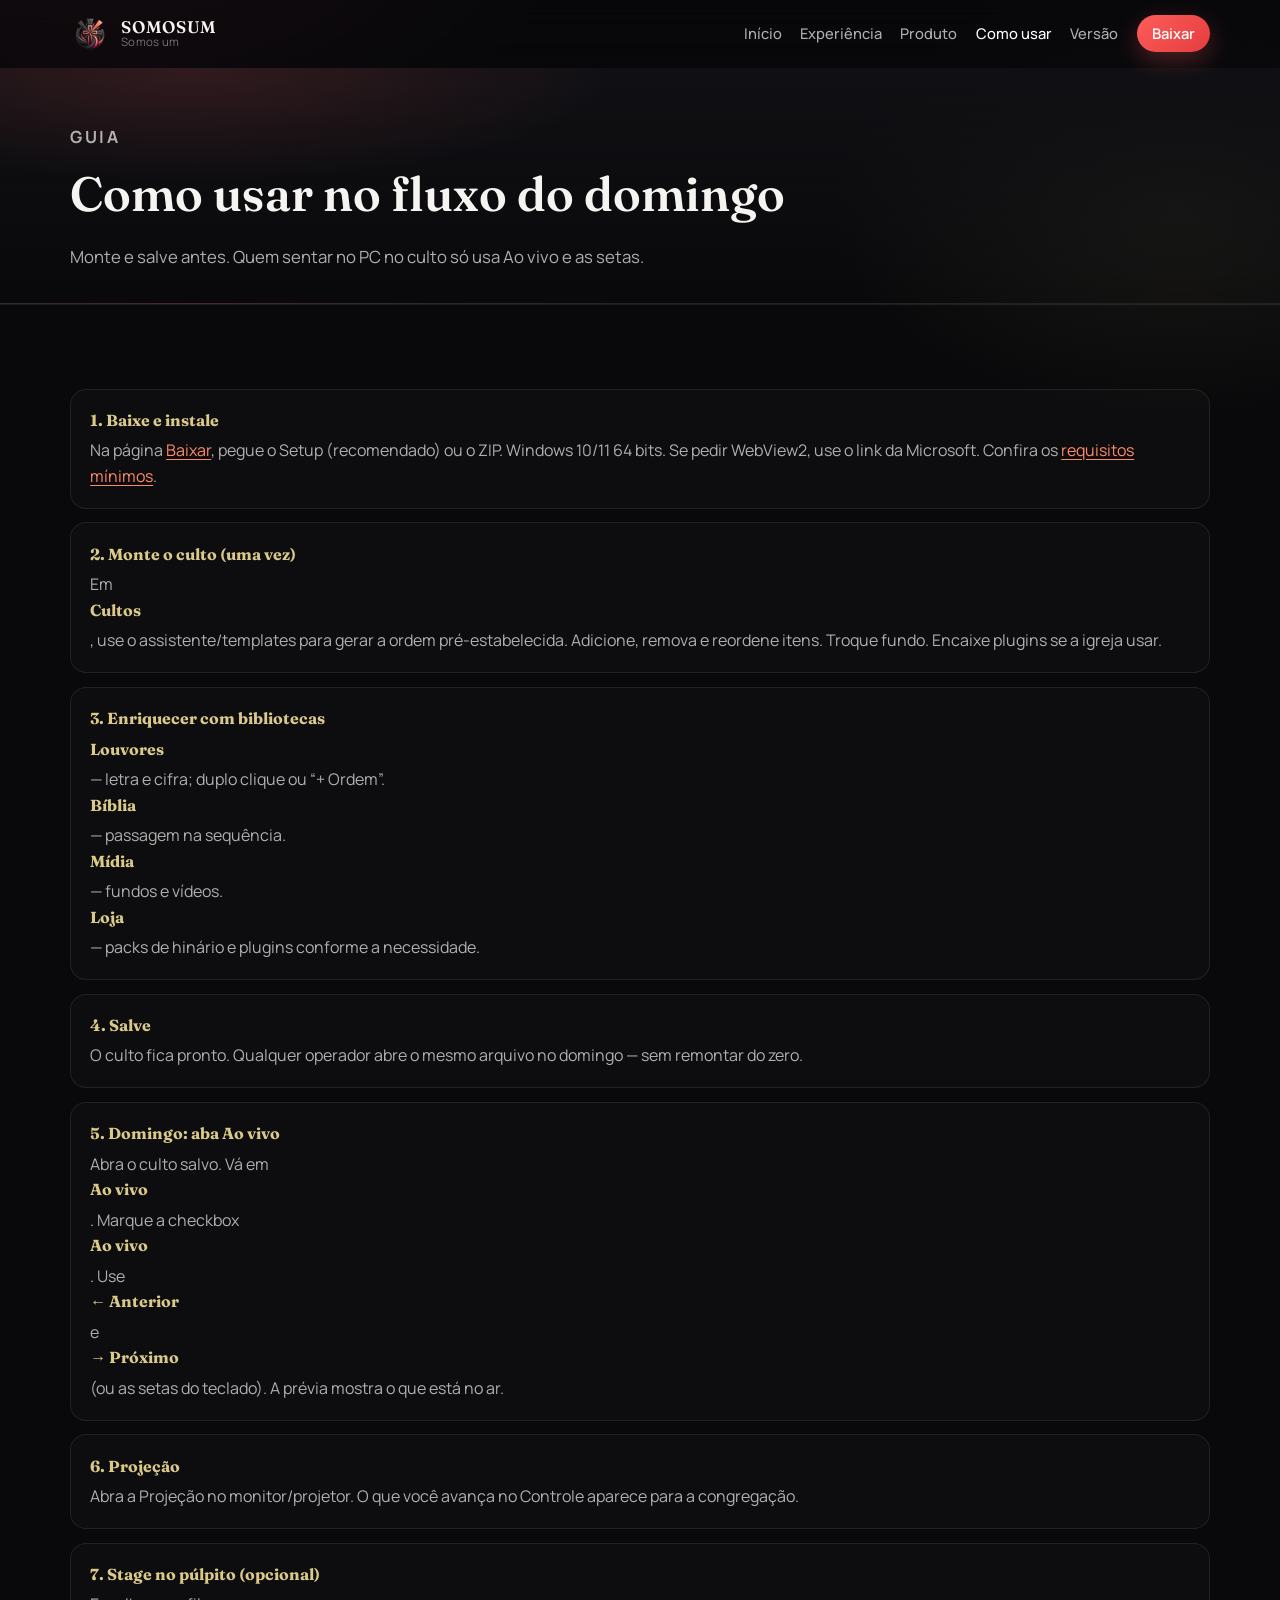
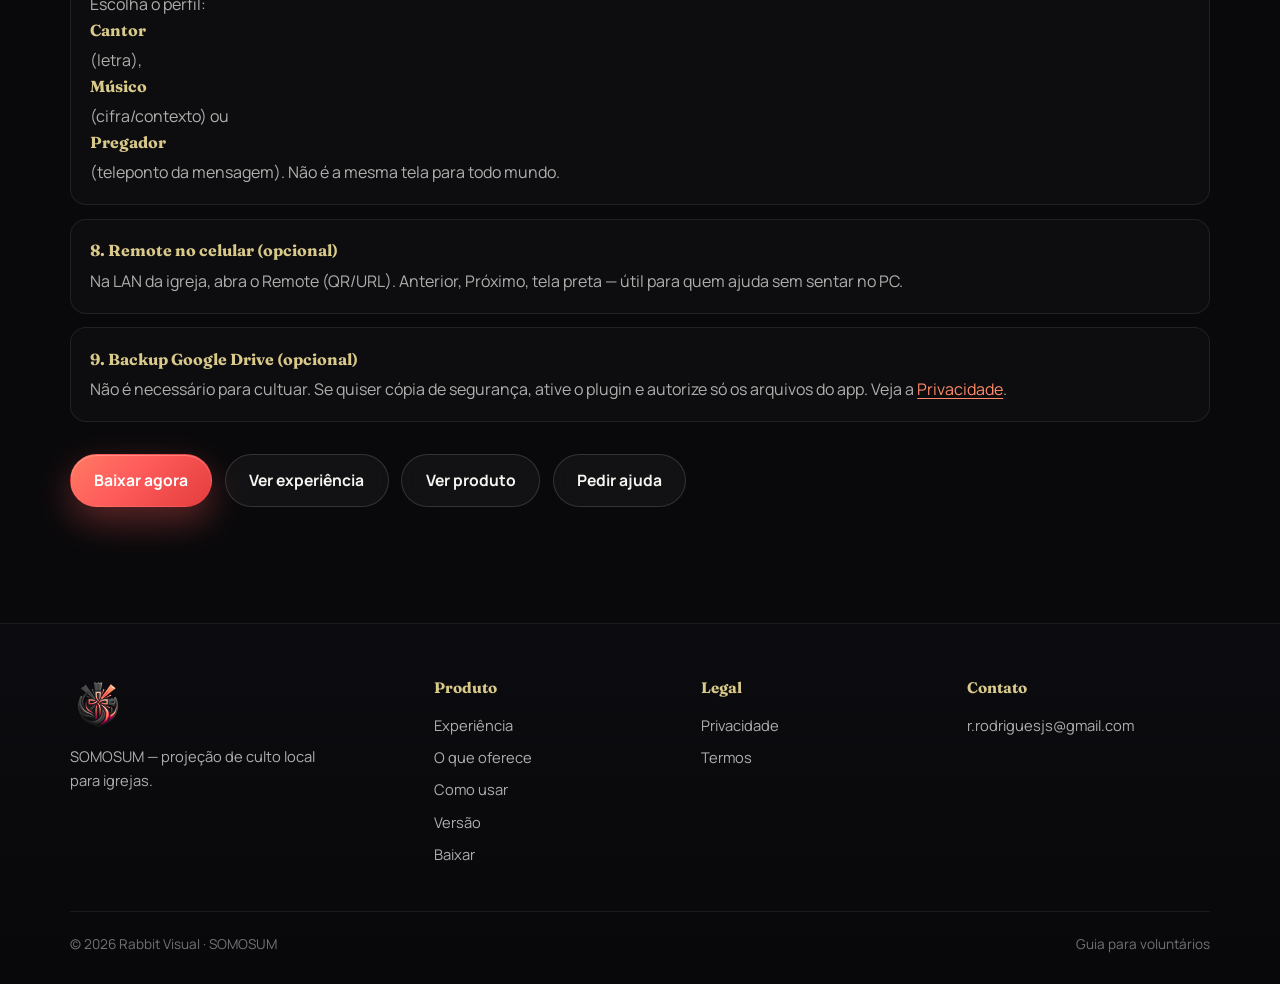
==== commit ae12cc53: "Corrige comparativo Holyrics e aprofunda narrativa operacional com demos. Ambos gratuitos no PC; sit" ====
--- a/como-usar.html
+++ b/como-usar.html
@@ -3,12 +3,12 @@
 <head>
   <meta charset="utf-8">
   <meta name="viewport" content="width=device-width, initial-scale=1">
-  <title>Como usar o SOMOSUM — guia rápido para o culto</title>
-  <meta name="description" content="Guia SOMOSUM: instalar, abrir Controle, montar ordem, Ao vivo, Projeção, Stage e Remote na LAN da igreja.">
+  <title>Como usar o SOMOSUM — ordem salva e setas no domingo</title>
+  <meta name="description" content="Guia SOMOSUM: instalar, montar culto com assistente, salvar ordem, Ao vivo com ← →, Louvores/Mídia/Loja, Stage 3 perfis e Remote.">
   <meta name="google-site-verification" content="nLejR0vznH-2jq-zF15tfKEdONbFsd5ylkOThsWnRHE">
   <meta name="theme-color" content="#09090b">
   <meta property="og:title" content="Como usar o SOMOSUM">
-  <meta property="og:description" content="Do instalador ao primeiro culto — passo a passo.">
+  <meta property="og:description" content="Monte uma vez. No domingo, só as setas no Ao vivo.">
   <meta property="og:image" content="https://rabbitvisual.github.io/somosum-site/assets/SOMOSUM.png">
   <meta property="og:url" content="https://rabbitvisual.github.io/somosum-site/como-usar.html">
   <link rel="canonical" href="https://rabbitvisual.github.io/somosum-site/como-usar.html">
@@ -29,6 +29,7 @@
       <button class="nav-toggle" type="button" aria-label="Abrir menu" aria-expanded="false"><span></span><span></span><span></span></button>
       <nav class="nav" aria-label="Principal">
         <a href="index.html">Início</a>
+        <a href="experiencia.html">Experiência</a>
         <a href="produto.html">Produto</a>
         <a href="como-usar.html" aria-current="page">Como usar</a>
         <a href="versao.html">Versão</a>
@@ -41,8 +42,8 @@
     <section class="page-hero">
       <div class="wrap reveal">
         <p class="kicker">Guia</p>
-        <h1>Como usar o SOMOSUM</h1>
-        <p>Linguagem simples para o voluntário do domingo — do Setup ao “Ao vivo”.</p>
+        <h1>Como usar no fluxo do domingo</h1>
+        <p>Monte e salve antes. Quem sentar no PC no culto só usa Ao vivo e as setas.</p>
       </div>
     </section>
 
@@ -51,40 +52,45 @@
         <ol class="version-list" style="list-style:none;counter-reset:guia">
           <li class="reveal">
             <strong>1. Baixe e instale</strong>
-            <p>Na página <a href="download.html">Baixar</a>, pegue o Setup (recomendado) ou o ZIP. No Windows 10/11 64 bits, execute o instalador. Se pedir WebView2, use o link da Microsoft. Confira os <a href="download.html#requisitos">requisitos mínimos</a>.</p>
+            <p>Na página <a href="download.html">Baixar</a>, pegue o Setup (recomendado) ou o ZIP. Windows 10/11 64 bits. Se pedir WebView2, use o link da Microsoft. Confira os <a href="download.html#requisitos">requisitos mínimos</a>.</p>
           </li>
           <li class="reveal">
-            <strong>2. Abra o Controle</strong>
-            <p>Inicie o SOMOSUM. O Controle é onde você monta o culto: ordem, louvores, Bíblia, mídia e plugins.</p>
+            <strong>2. Monte o culto (uma vez)</strong>
+            <p>Em <strong>Cultos</strong>, use o assistente/templates para gerar a ordem pré-estabelecida. Adicione, remova e reordene itens. Troque fundo. Encaixe plugins se a igreja usar.</p>
           </li>
           <li class="reveal">
-            <strong>3. Monte a ordem</strong>
-            <p>Adicione itens na sequência do culto. Ajuste tipografia e fundos se quiser. Salve o culto da igreja.</p>
+            <strong>3. Enriquecer com bibliotecas</strong>
+            <p><strong>Louvores</strong> — letra e cifra; duplo clique ou “+ Ordem”. <strong>Bíblia</strong> — passagem na sequência. <strong>Mídia</strong> — fundos e vídeos. <strong>Loja</strong> — packs de hinário e plugins conforme a necessidade.</p>
           </li>
           <li class="reveal">
-            <strong>4. Ligue Ao vivo e a Projeção</strong>
-            <p>Ative a projeção ao vivo e abra a tela de Projeção no monitor/projetor. O que você avança no Controle aparece na congregação.</p>
+            <strong>4. Salve</strong>
+            <p>O culto fica pronto. Qualquer operador abre o mesmo arquivo no domingo — sem remontar do zero.</p>
           </li>
           <li class="reveal">
-            <strong>5. Stage no púlpito (opcional)</strong>
-            <p>Em outro monitor ou PC na mesma rede, abra o Stage para músicos e líderes acompanharem a letra sem poluir a tela da igreja.</p>
+            <strong>5. Domingo: aba Ao vivo</strong>
+            <p>Abra o culto salvo. Vá em <strong>Ao vivo</strong>. Marque a checkbox <strong>Ao vivo</strong>. Use <strong>← Anterior</strong> e <strong>→ Próximo</strong> (ou as setas do teclado). A prévia mostra o que está no ar.</p>
           </li>
           <li class="reveal">
-            <strong>6. Remote no celular (opcional)</strong>
-            <p>Na rede da igreja, abra o Remote (QR/URL do Painel). Avance slides, blank/logo e atalhos — útil para quem ajuda sem sentar no PC.</p>
+            <strong>6. Projeção</strong>
+            <p>Abra a Projeção no monitor/projetor. O que você avança no Controle aparece para a congregação.</p>
           </li>
           <li class="reveal">
-            <strong>7. Plugins e Loja</strong>
-            <p>Em Ajustes / Loja, instale o que a igreja precisa (PIX, avisos, pedidos, etc.). Configure no Studio do plugin e projete quando chegar a hora.</p>
+            <strong>7. Stage no púlpito (opcional)</strong>
+            <p>Escolha o perfil: <strong>Cantor</strong> (letra), <strong>Músico</strong> (cifra/contexto) ou <strong>Pregador</strong> (teleponto da mensagem). Não é a mesma tela para todo mundo.</p>
           </li>
           <li class="reveal">
-            <strong>8. Backup Google Drive (opcional)</strong>
-            <p>Não é necessário para cultuar. Se quiser cópia de segurança, ative o plugin de backup e autorize só os arquivos do app. Veja a <a href="privacidade.html">Privacidade</a>.</p>
+            <strong>8. Remote no celular (opcional)</strong>
+            <p>Na LAN da igreja, abra o Remote (QR/URL). Anterior, Próximo, tela preta — útil para quem ajuda sem sentar no PC.</p>
+          </li>
+          <li class="reveal">
+            <strong>9. Backup Google Drive (opcional)</strong>
+            <p>Não é necessário para cultuar. Se quiser cópia de segurança, ative o plugin e autorize só os arquivos do app. Veja a <a href="privacidade.html">Privacidade</a>.</p>
           </li>
         </ol>
         <div class="cta-row" style="margin-top:2rem">
           <a class="btn btn-primary" href="download.html">Baixar agora</a>
-          <a class="btn btn-secondary" href="produto.html">Ver recursos</a>
+          <a class="btn btn-secondary" href="experiencia.html">Ver experiência</a>
+          <a class="btn btn-secondary" href="produto.html">Ver produto</a>
           <a class="btn btn-secondary" href="mailto:r.rodriguesjs@gmail.com?subject=SOMOSUM%20ajuda">Pedir ajuda</a>
         </div>
       </div>
@@ -100,6 +106,7 @@
         </div>
         <div class="footer-col">
           <h3>Produto</h3>
+          <a href="experiencia.html">Experiência</a>
           <a href="produto.html">O que oferece</a>
           <a href="como-usar.html">Como usar</a>
           <a href="versao.html">Versão</a>
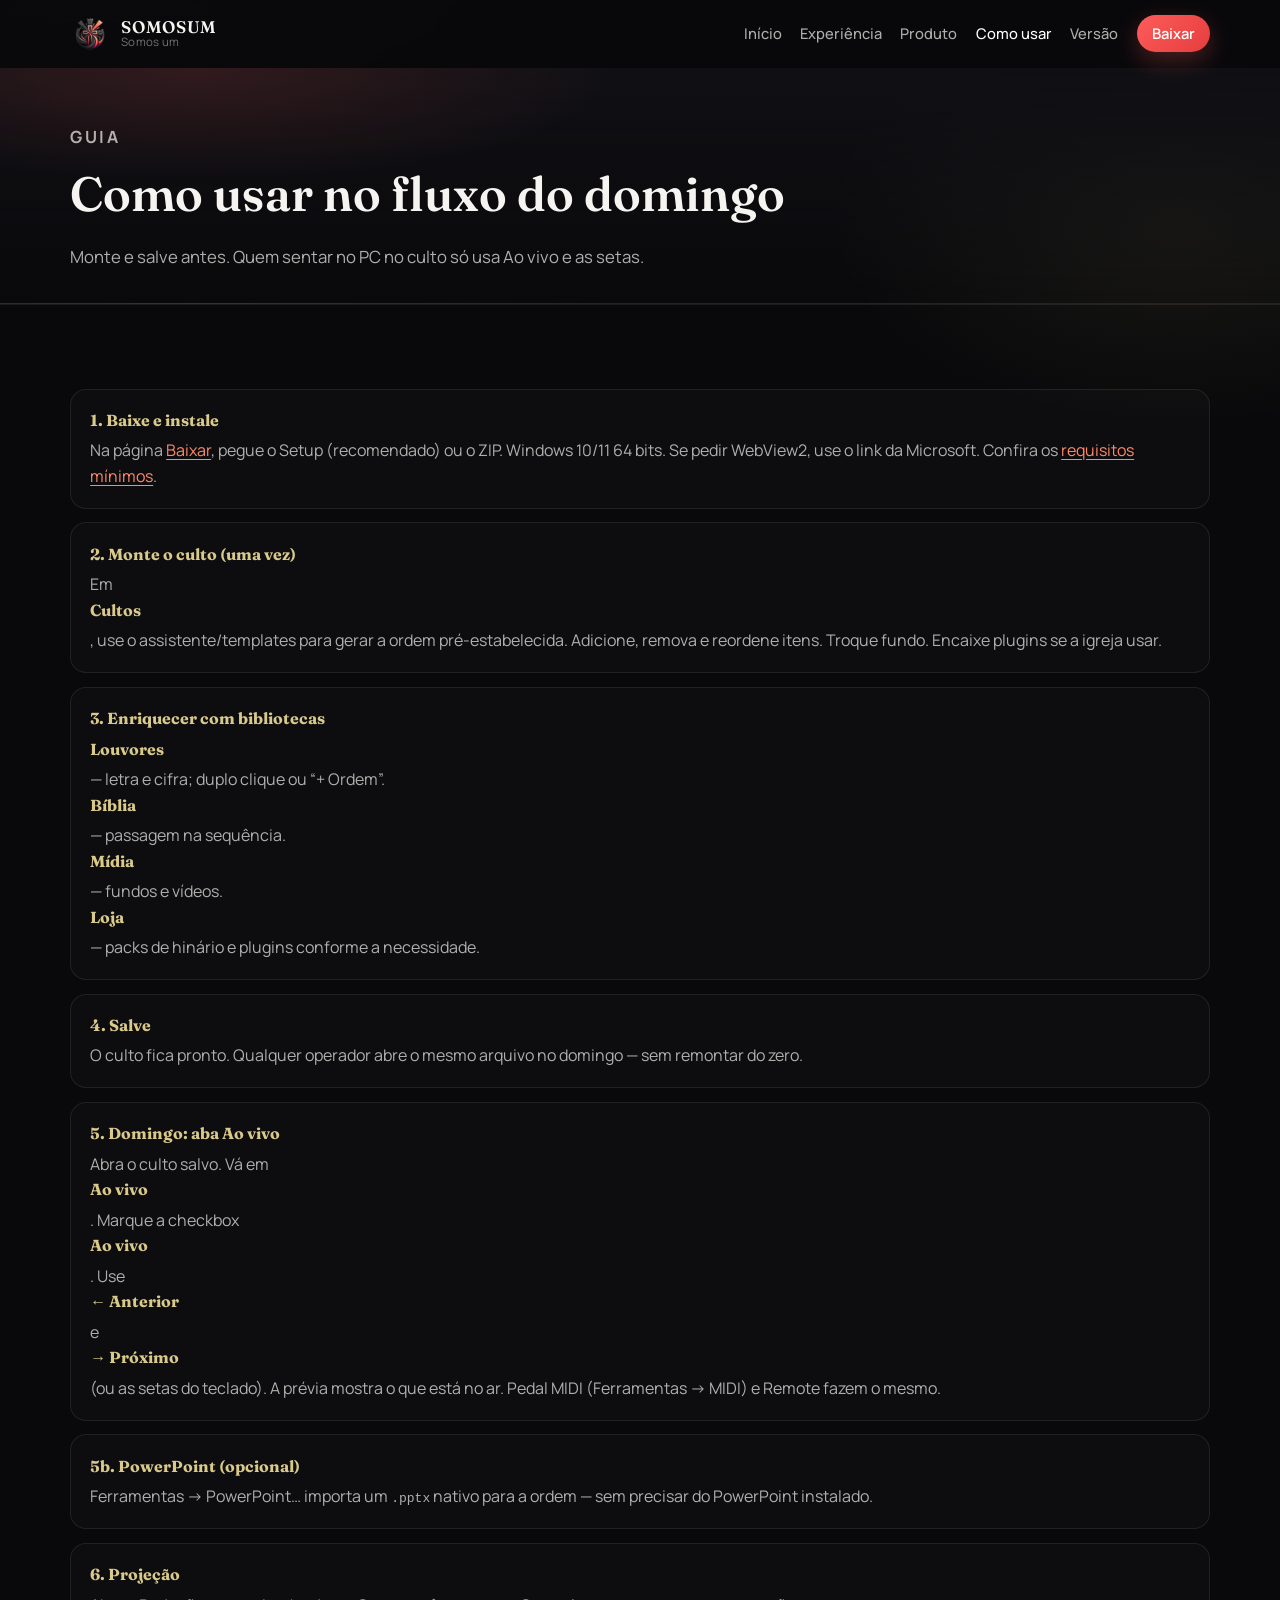
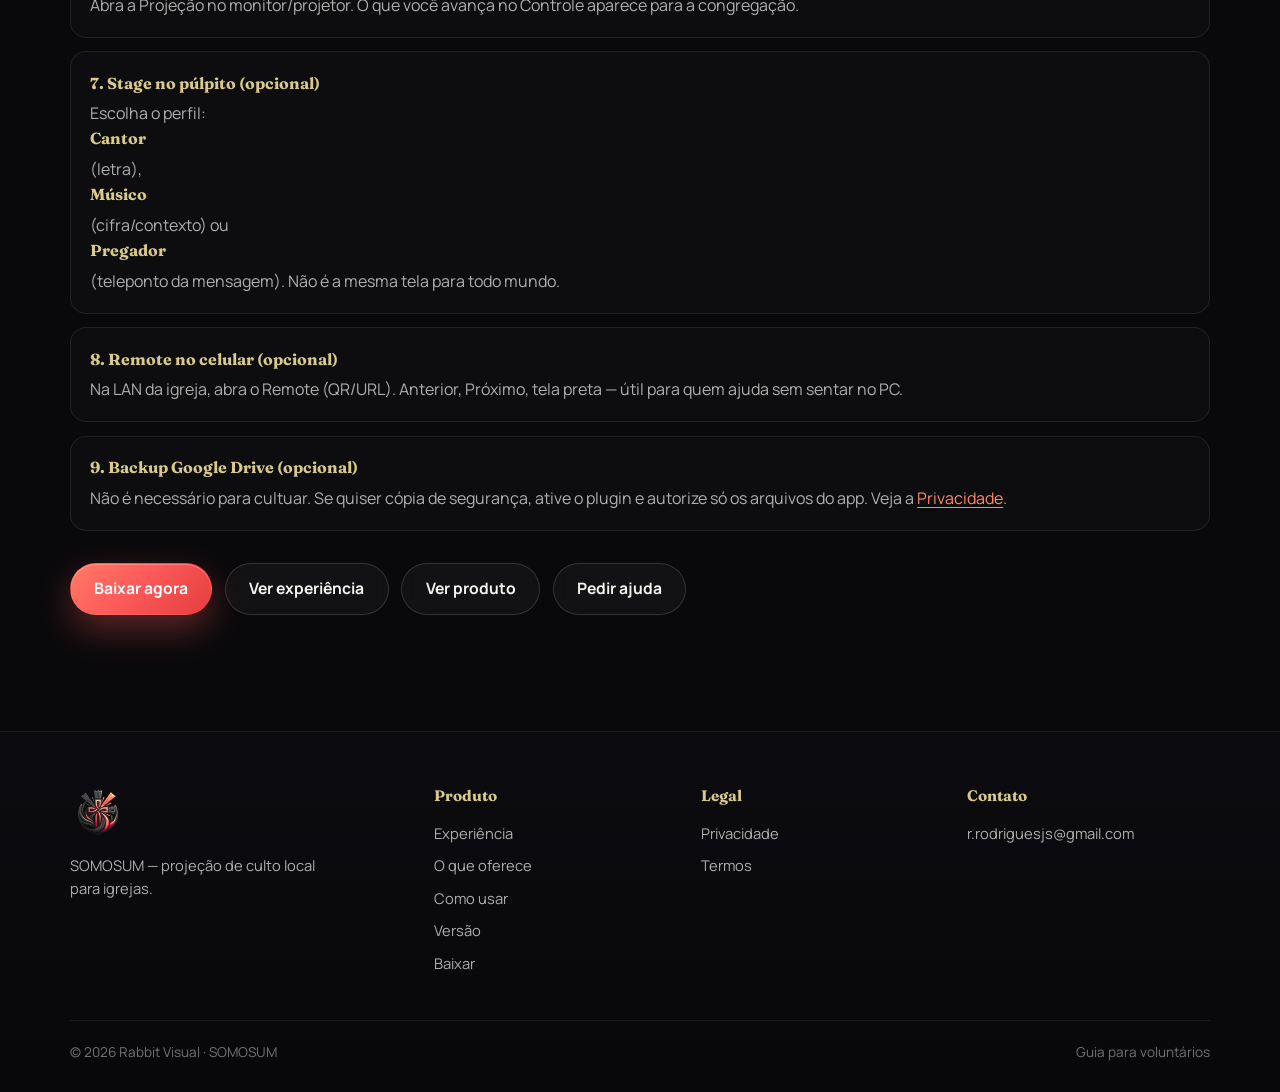
==== commit 170b8509: "Atualiza site para SOMOSUM 8.7.11: MIDI e PowerPoint nativos. Notas de versão e páginas alinhadas ao" ====
--- a/como-usar.html
+++ b/como-usar.html
@@ -68,7 +68,11 @@
           </li>
           <li class="reveal">
             <strong>5. Domingo: aba Ao vivo</strong>
-            <p>Abra o culto salvo. Vá em <strong>Ao vivo</strong>. Marque a checkbox <strong>Ao vivo</strong>. Use <strong>← Anterior</strong> e <strong>→ Próximo</strong> (ou as setas do teclado). A prévia mostra o que está no ar.</p>
+            <p>Abra o culto salvo. Vá em <strong>Ao vivo</strong>. Marque a checkbox <strong>Ao vivo</strong>. Use <strong>← Anterior</strong> e <strong>→ Próximo</strong> (ou as setas do teclado). A prévia mostra o que está no ar. Pedal MIDI (Ferramentas → MIDI) e Remote fazem o mesmo.</p>
+          </li>
+          <li class="reveal">
+            <strong>5b. PowerPoint (opcional)</strong>
+            <p>Ferramentas → PowerPoint… importa um <code>.pptx</code> nativo para a ordem — sem precisar do PowerPoint instalado.</p>
           </li>
           <li class="reveal">
             <strong>6. Projeção</strong>
--- a/assets/site.css
+++ b/assets/site.css
@@ -71,14 +71,14 @@
   display: flex;
   align-items: center;
   border-bottom: 1px solid transparent;
-  background: rgba(9, 9, 11, 0.55);
-  backdrop-filter: blur(16px) saturate(1.2);
+  background: rgba(9, 9, 11, 0.92);
+  backdrop-filter: blur(12px) saturate(1.1);
   transition: border-color 0.3s var(--ease), background 0.3s var(--ease);
 }
 
 .site-header.is-scrolled {
   border-bottom-color: var(--line);
-  background: rgba(9, 9, 11, 0.86);
+  background: rgba(9, 9, 11, 0.97);
 }
 
 .site-header .wrap {
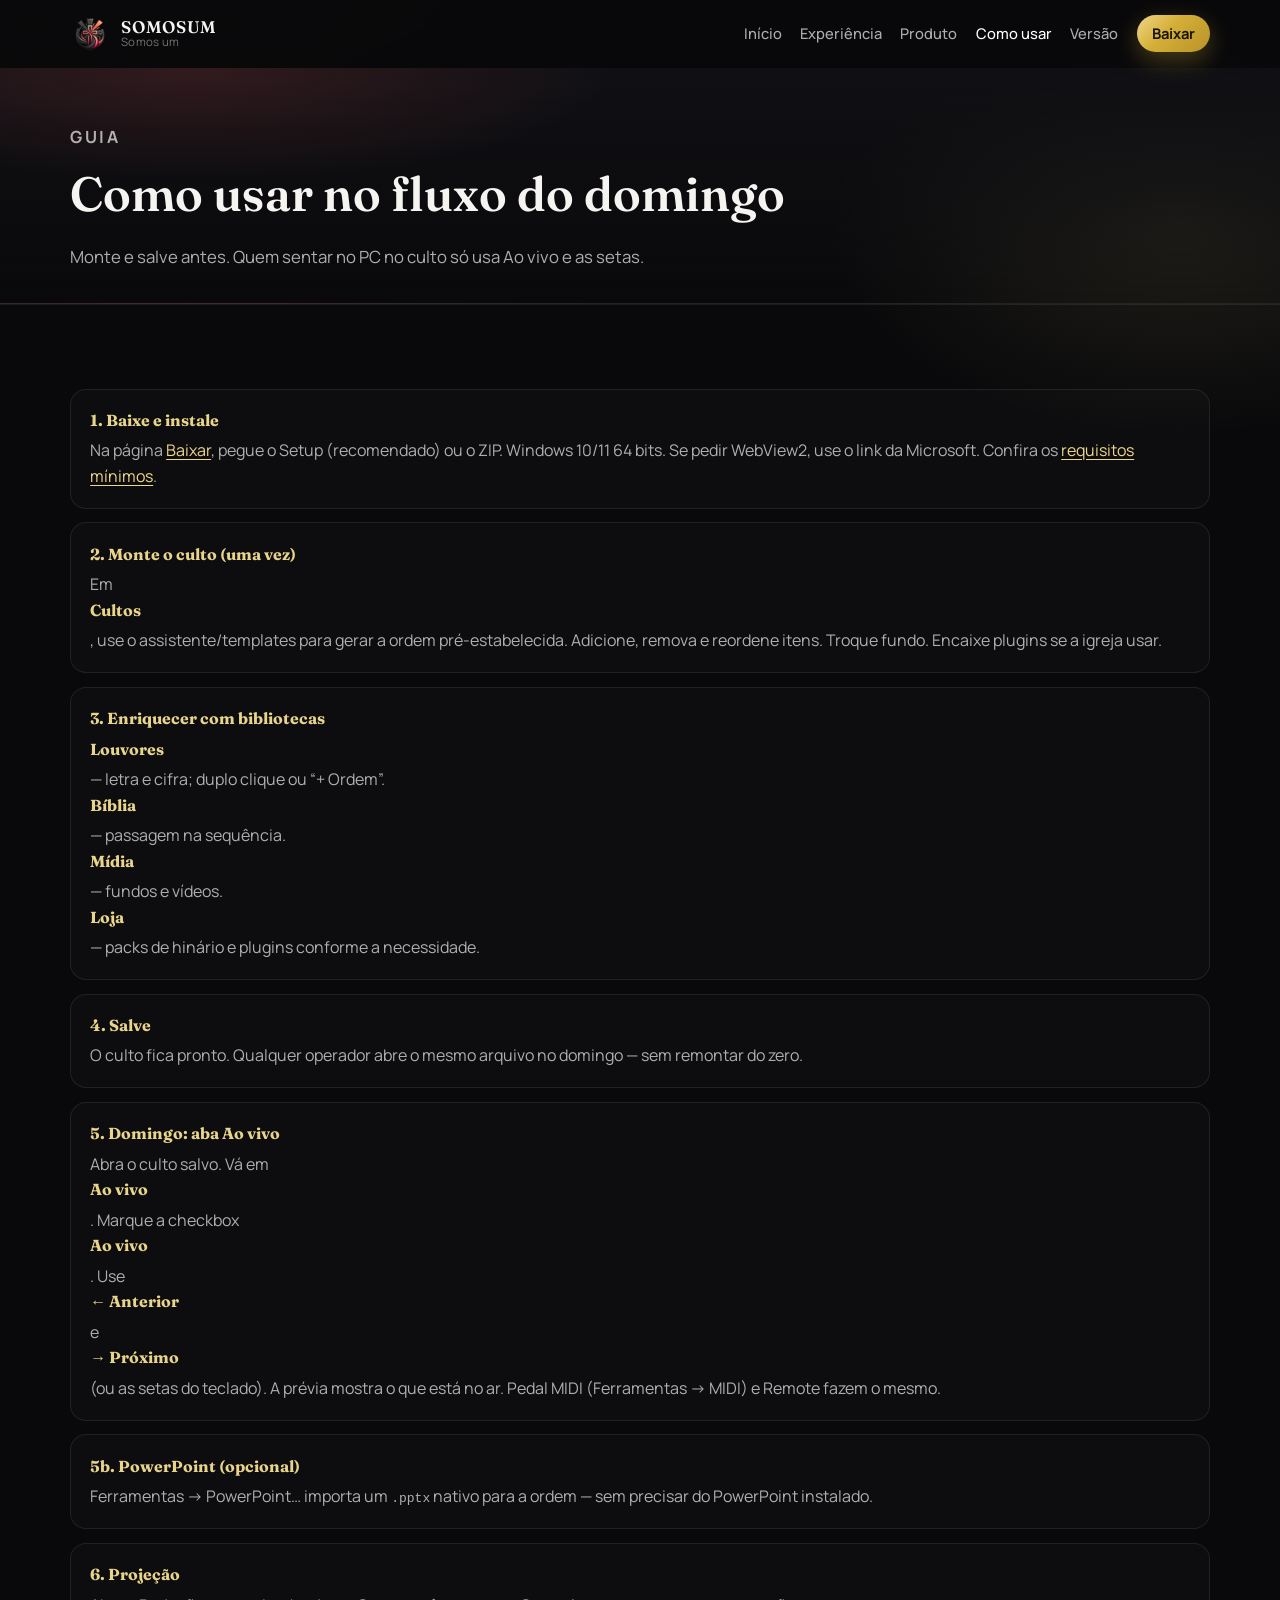
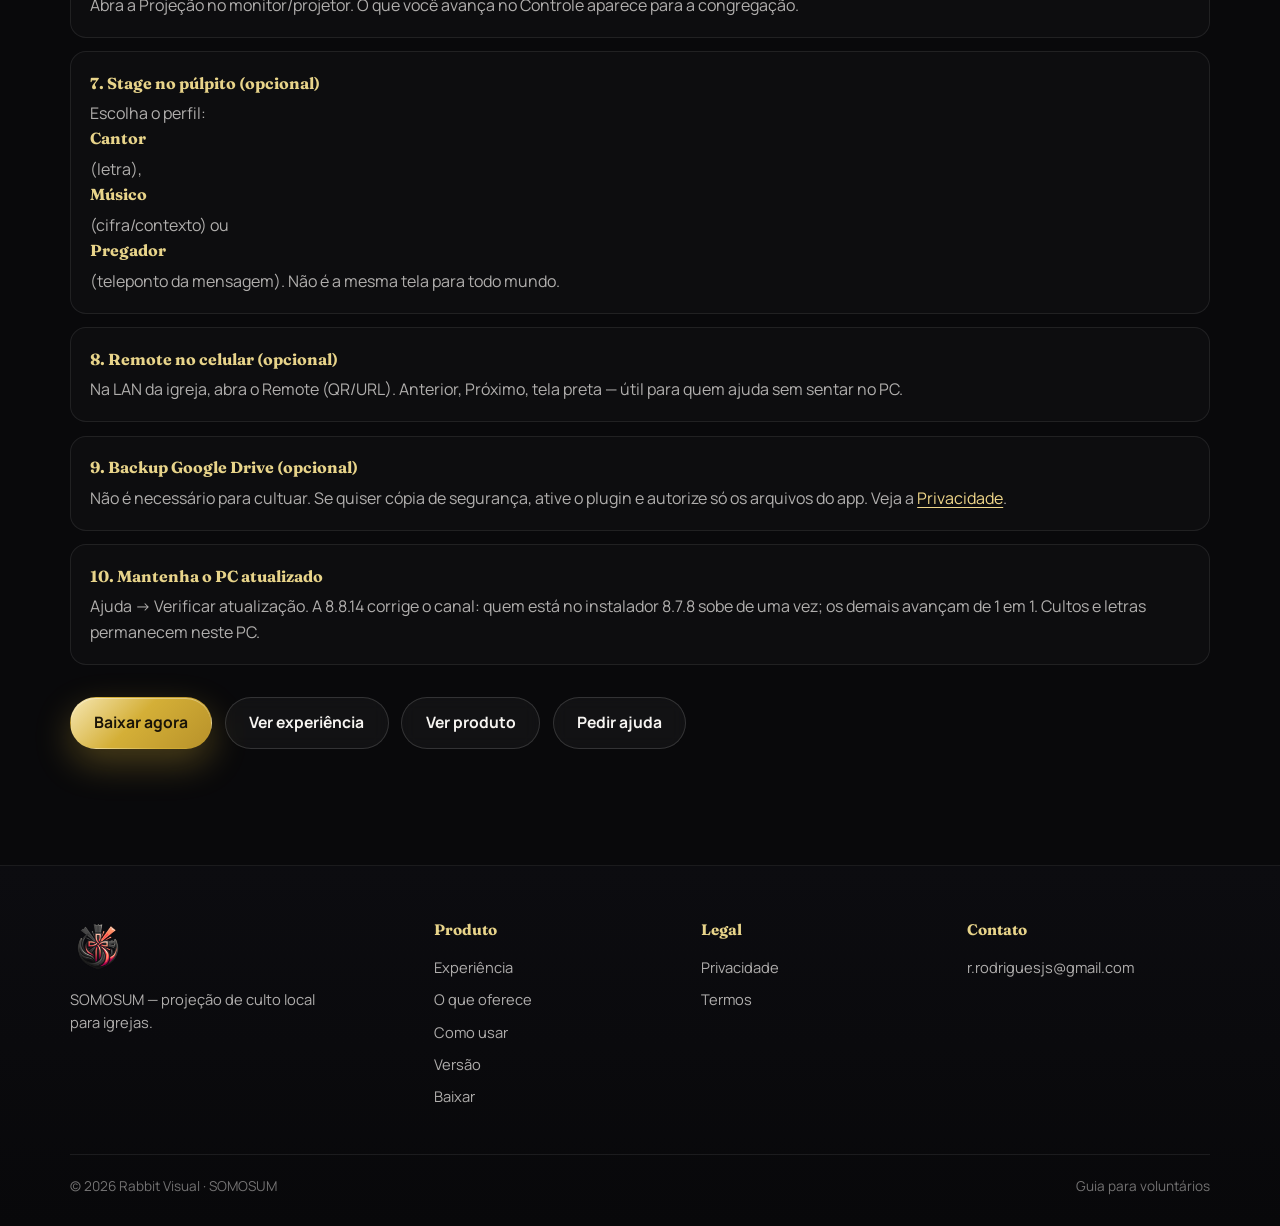
==== commit 50e14983: "Apresentar o SOMOSUM 8.8.14 com site completo e o mesmo link do Setup. O canal de download permanece" ====
--- a/como-usar.html
+++ b/como-usar.html
@@ -90,6 +90,10 @@
             <strong>9. Backup Google Drive (opcional)</strong>
             <p>Não é necessário para cultuar. Se quiser cópia de segurança, ative o plugin e autorize só os arquivos do app. Veja a <a href="privacidade.html">Privacidade</a>.</p>
           </li>
+          <li class="reveal">
+            <strong>10. Mantenha o PC atualizado</strong>
+            <p>Ajuda → Verificar atualização. A 8.8.14 corrige o canal: quem está no instalador 8.7.8 sobe de uma vez; os demais avançam de 1 em 1. Cultos e letras permanecem neste PC.</p>
+          </li>
         </ol>
         <div class="cta-row" style="margin-top:2rem">
           <a class="btn btn-primary" href="download.html">Baixar agora</a>
--- a/assets/site.css
+++ b/assets/site.css
@@ -5,12 +5,12 @@
   --paper: #f6f4f1;
   --muted: rgba(246, 244, 241, 0.7);
   --faint: rgba(246, 244, 241, 0.45);
-  --coral: #ff5c5c;
-  --coral-2: #ff8a6a;
-  --coral-deep: #e43d3d;
-  --gold: #d9c98a;
+  --coral: #d4af37;
+  --coral-2: #f0d78a;
+  --coral-deep: #b8922a;
+  --gold: #e8d48a;
   --line: rgba(255, 255, 255, 0.08);
-  --line-strong: rgba(255, 140, 110, 0.35);
+  --line-strong: rgba(212, 175, 55, 0.42);
   --shadow: 0 24px 80px rgba(0, 0, 0, 0.45);
   --font-display: "Fraunces", Georgia, serif;
   --font-body: "Manrope", system-ui, sans-serif;
@@ -35,8 +35,8 @@
   color: var(--paper);
   font-family: var(--font-body);
   background:
-    radial-gradient(900px 500px at 8% -5%, rgba(255, 92, 92, 0.14), transparent 55%),
-    radial-gradient(700px 420px at 92% 8%, rgba(217, 201, 138, 0.08), transparent 50%),
+    radial-gradient(900px 500px at 8% -5%, rgba(212, 175, 55, 0.16), transparent 55%),
+    radial-gradient(700px 420px at 92% 8%, rgba(232, 212, 138, 0.1), transparent 50%),
     var(--bg);
   line-height: 1.6;
   -webkit-font-smoothing: antialiased;
@@ -148,10 +148,10 @@
   min-height: 2.35rem;
   padding: 0 0.95rem;
   border-radius: 999px;
-  background: linear-gradient(135deg, var(--coral), var(--coral-deep));
-  color: #fff !important;
-  font-weight: 600 !important;
-  box-shadow: 0 8px 24px rgba(255, 92, 92, 0.28);
+  background: linear-gradient(135deg, #f0d78a, var(--coral) 42%, var(--coral-deep));
+  color: #1a1408 !important;
+  font-weight: 700 !important;
+  box-shadow: 0 8px 24px rgba(212, 175, 55, 0.32);
 }
 
 .nav-cta:hover {
@@ -201,18 +201,18 @@
 }
 
 .btn-primary {
-  background: linear-gradient(135deg, #ff7a62 0%, var(--coral) 42%, var(--coral-deep) 100%);
-  color: #fff;
+  background: linear-gradient(135deg, #f6e7b2 0%, var(--coral) 46%, var(--coral-deep) 100%);
+  color: #1a1408;
   box-shadow:
-    0 14px 36px rgba(255, 92, 92, 0.35),
-    inset 0 1px 0 rgba(255, 255, 255, 0.25);
+    0 14px 36px rgba(212, 175, 55, 0.32),
+    inset 0 1px 0 rgba(255, 255, 255, 0.35);
 }
 
 .btn-primary:hover {
-  color: #fff;
+  color: #1a1408;
   box-shadow:
-    0 18px 44px rgba(255, 92, 92, 0.42),
-    inset 0 1px 0 rgba(255, 255, 255, 0.28);
+    0 18px 44px rgba(212, 175, 55, 0.42),
+    inset 0 1px 0 rgba(255, 255, 255, 0.4);
 }
 
 .btn-secondary {
@@ -1212,3 +1212,80 @@
   }
 }
 
+.now-banner {
+  display: grid;
+  grid-template-columns: 1fr auto;
+  gap: 1.1rem 1.5rem;
+  align-items: center;
+  margin: 2.2rem 0 0;
+  padding: 1.15rem 1.35rem;
+  border: 1px solid rgba(212, 175, 55, 0.35);
+  border-radius: 18px;
+  background: linear-gradient(120deg, rgba(212, 175, 55, 0.12), rgba(9, 9, 11, 0.4));
+  box-shadow: 0 20px 50px rgba(0, 0, 0, 0.28);
+}
+.now-banner strong { color: var(--gold); font-size: 0.82rem; letter-spacing: 0.12em; text-transform: uppercase; }
+.now-banner p { margin: 0.2rem 0 0; color: var(--muted); }
+.now-banner h3 { margin: 0.15rem 0 0; font-family: var(--font-display); font-size: 1.35rem; }
+.ticker {
+  overflow: hidden;
+  border-block: 1px solid var(--line);
+  background: rgba(255,255,255,0.02);
+  margin: 0;
+}
+.ticker-track {
+  display: flex;
+  gap: 2.5rem;
+  width: max-content;
+  padding: 0.85rem 0;
+  animation: ticker 42s linear infinite;
+  color: var(--faint);
+  font-size: 0.86rem;
+  letter-spacing: 0.06em;
+  text-transform: uppercase;
+}
+.ticker-track span { white-space: nowrap; }
+.ticker:hover .ticker-track { animation-play-state: paused; }
+@keyframes ticker { to { transform: translateX(-50%); } }
+.mosaic {
+  display: grid;
+  grid-template-columns: repeat(3, 1fr);
+  gap: 1rem;
+  margin-top: 1.6rem;
+}
+.mosaic article {
+  padding: 1.25rem 1.2rem 1.35rem;
+  border-radius: 16px;
+  border: 1px solid var(--line);
+  background: linear-gradient(180deg, rgba(255,255,255,0.04), rgba(255,255,255,0.015));
+  min-height: 10.5rem;
+  transition: transform 0.35s var(--ease), border-color 0.35s ease, box-shadow 0.35s ease;
+}
+.mosaic article:hover {
+  transform: translateY(-6px);
+  border-color: rgba(212, 175, 55, 0.45);
+  box-shadow: 0 18px 40px rgba(0,0,0,0.35);
+}
+.mosaic h3 { margin: 0 0 0.4rem; font-size: 1.05rem; }
+.mosaic p { margin: 0; color: var(--muted); font-size: 0.92rem; }
+.why-now {
+  display: grid;
+  grid-template-columns: 1.1fr 0.9fr;
+  gap: 2rem;
+  align-items: start;
+  margin-top: 1.5rem;
+}
+.hash-box {
+  word-break: break-all;
+  background: #111114;
+  border: 1px solid #1f2937;
+  border-radius: 10px;
+  padding: .9rem 1rem;
+  font-family: ui-monospace, Consolas, monospace;
+  font-size: .86rem;
+}
+@media (max-width: 860px) {
+  .now-banner, .why-now, .mosaic { grid-template-columns: 1fr; }
+  .now-banner { text-align: left; }
+}
+
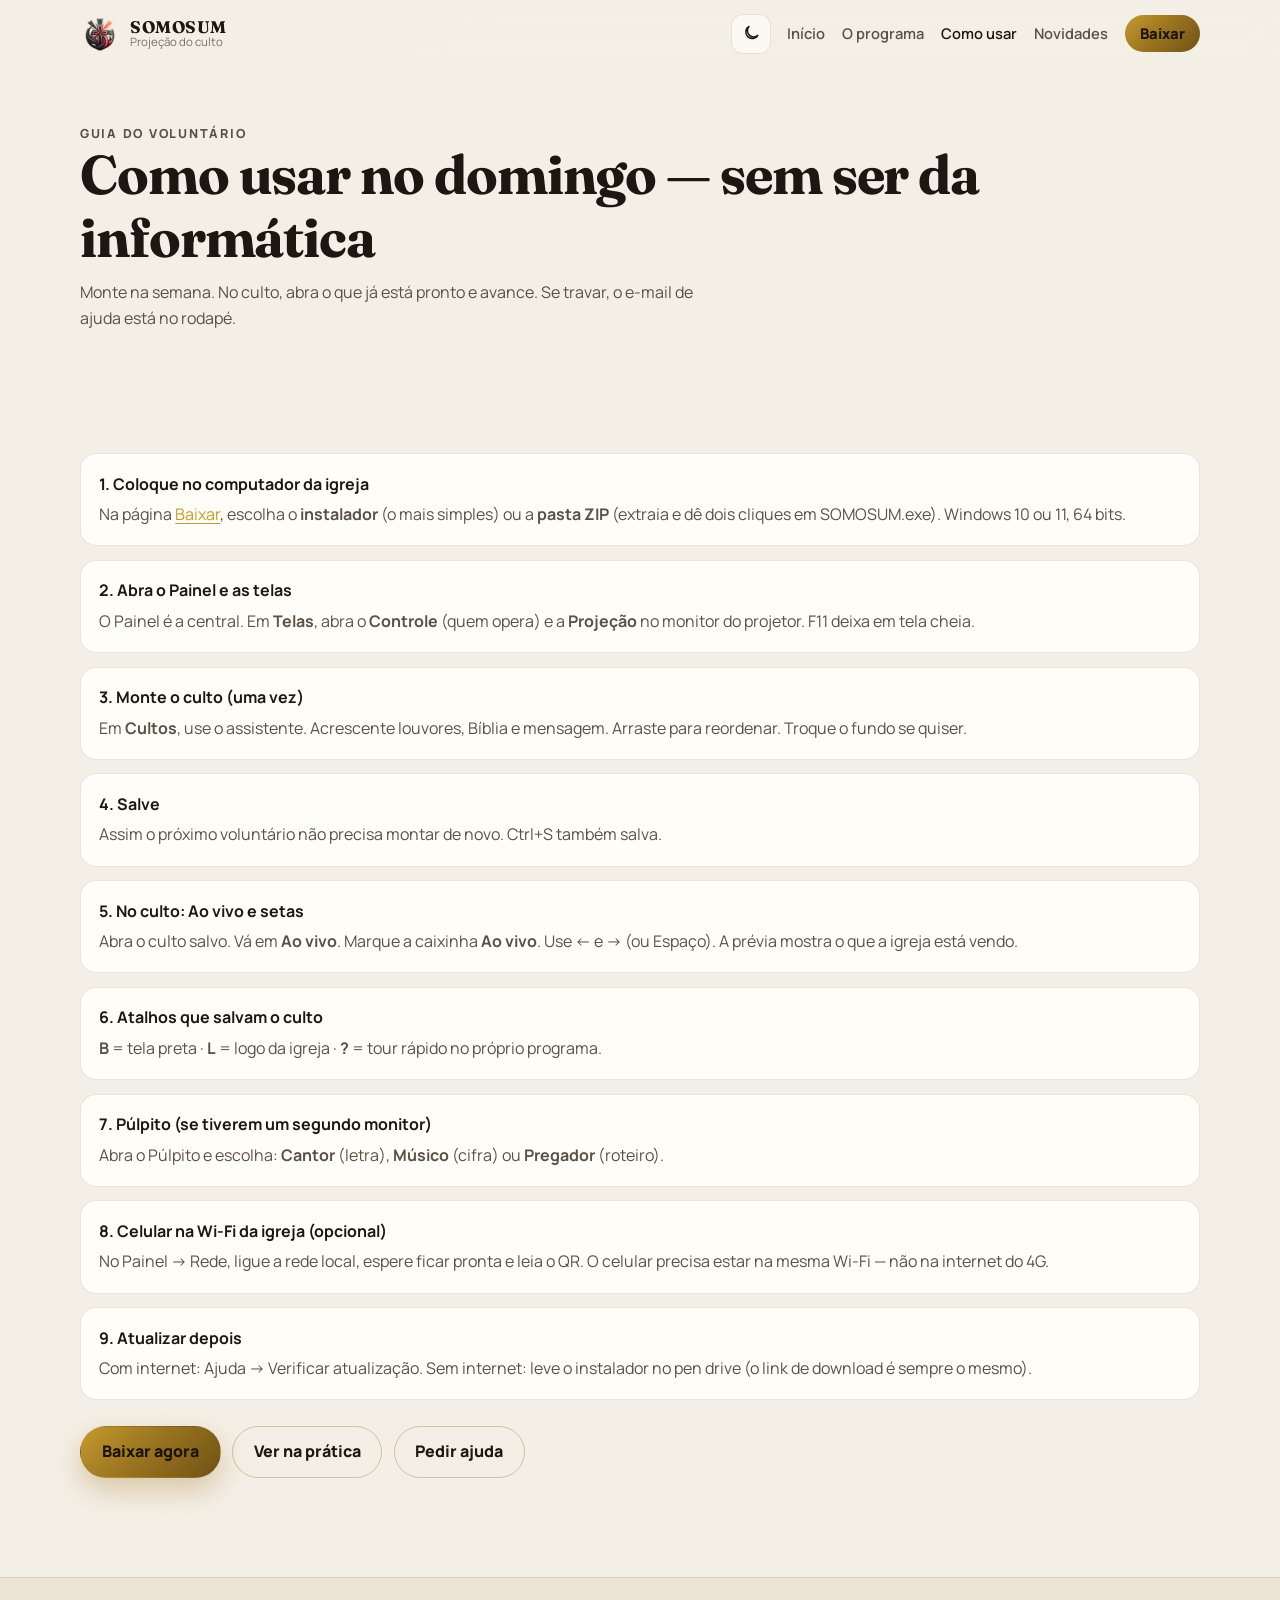
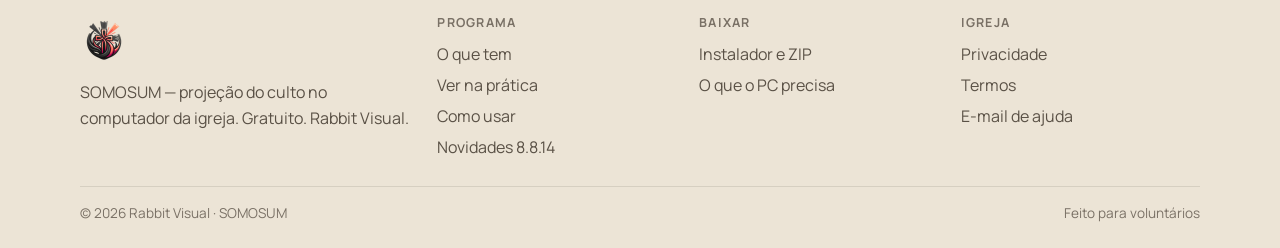
==== commit 914eb1c5: "Redesenhar o site para voluntarios: tema claro/escuro e ZIP no mesmo link. Remove o bloco tecnico da" ====
--- a/como-usar.html
+++ b/como-usar.html
@@ -1,105 +1,111 @@
-<!DOCTYPE html>
+﻿<!DOCTYPE html>
 <html lang="pt-BR">
 <head>
   <meta charset="utf-8">
   <meta name="viewport" content="width=device-width, initial-scale=1">
-  <title>Como usar o SOMOSUM — ordem salva e setas no domingo</title>
-  <meta name="description" content="Guia SOMOSUM: instalar, montar culto com assistente, salvar ordem, Ao vivo com ← →, Louvores/Mídia/Loja, Stage 3 perfis e Remote.">
+  <title>Como usar o SOMOSUM no domingo</title>
+  <meta name="description" content="Passo a passo do SOMOSUM para o voluntário da mídia: instalar, montar o culto, projetar e avançar com as setas.">
   <meta name="google-site-verification" content="nLejR0vznH-2jq-zF15tfKEdONbFsd5ylkOThsWnRHE">
-  <meta name="theme-color" content="#09090b">
-  <meta property="og:title" content="Como usar o SOMOSUM">
-  <meta property="og:description" content="Monte uma vez. No domingo, só as setas no Ao vivo.">
-  <meta property="og:image" content="https://rabbitvisual.github.io/somosum-site/assets/SOMOSUM.png">
-  <meta property="og:url" content="https://rabbitvisual.github.io/somosum-site/como-usar.html">
+  <meta name="theme-color" content="#0c0b09">
   <link rel="canonical" href="https://rabbitvisual.github.io/somosum-site/como-usar.html">
   <link rel="icon" href="assets/favicon-64.png" type="image/png">
   <link rel="apple-touch-icon" href="assets/apple-touch-icon.png">
   <link rel="preconnect" href="https://fonts.googleapis.com">
   <link rel="preconnect" href="https://fonts.gstatic.com" crossorigin>
-  <link href="https://fonts.googleapis.com/css2?family=Fraunces:opsz,wght@9..144,500;9..144,600&family=Manrope:wght@400;500;600;700&display=swap" rel="stylesheet">
+  <link href="https://fonts.googleapis.com/css2?family=Fraunces:opsz,wght@9..144,500;9..144,600&family=Manrope:wght@400;500;600;700;800&display=swap" rel="stylesheet">
   <link rel="stylesheet" href="assets/site.css">
+  <script>
+    (function () {
+      try {
+        var t = localStorage.getItem("somosum-theme");
+        if (t !== "light" && t !== "dark") {
+          t = matchMedia("(prefers-color-scheme: light)").matches ? "light" : "dark";
+        }
+        document.documentElement.setAttribute("data-theme", t);
+      } catch (e) {
+        document.documentElement.setAttribute("data-theme", "dark");
+      }
+    })();
+  </script>
 </head>
 <body>
+  <a class="skip" href="#conteudo">Pular para o conteúdo</a>
   <header class="site-header">
     <div class="wrap">
       <a class="brand" href="index.html">
         <img src="assets/logo-nav.png" width="40" height="40" alt="SOMOSUM">
-        <span class="brand-text"><strong>SOMOSUM</strong><small>Somos um</small></span>
+        <span class="brand-text"><strong>SOMOSUM</strong><small>Projeção do culto</small></span>
       </a>
-      <button class="nav-toggle" type="button" aria-label="Abrir menu" aria-expanded="false"><span></span><span></span><span></span></button>
-      <nav class="nav" aria-label="Principal">
-        <a href="index.html">Início</a>
-        <a href="experiencia.html">Experiência</a>
-        <a href="produto.html">Produto</a>
-        <a href="como-usar.html" aria-current="page">Como usar</a>
-        <a href="versao.html">Versão</a>
-        <a href="download.html" class="nav-cta">Baixar</a>
-      </nav>
+      <div class="header-actions">
+        <button class="icon-btn" type="button" data-theme-toggle>
+          <svg class="icon-sun" viewBox="0 0 24 24" fill="none" stroke="currentColor" stroke-width="2" aria-hidden="true"><circle cx="12" cy="12" r="4"/><path d="M12 2v2M12 20v2M4.9 4.9l1.4 1.4M17.7 17.7l1.4 1.4M2 12h2M20 12h2M4.9 19.1l1.4-1.4M17.7 6.3l1.4-1.4"/></svg>
+          <svg class="icon-moon" viewBox="0 0 24 24" fill="none" stroke="currentColor" stroke-width="2" aria-hidden="true"><path d="M21 14.5A8.5 8.5 0 1 1 9.5 3 7 7 0 0 0 21 14.5z"/></svg>
+        </button>
+        <button class="nav-toggle" type="button" aria-label="Abrir menu" aria-expanded="false"><span></span><span></span><span></span></button>
+        <nav class="nav" aria-label="Principal">
+          <a href="index.html">Início</a>
+          <a href="produto.html">O programa</a>
+          <a href="como-usar.html" aria-current="page">Como usar</a>
+          <a href="versao.html">Novidades</a>
+          <a href="download.html" class="nav-cta">Baixar</a>
+        </nav>
+      </div>
     </div>
   </header>
 
-  <main>
+  <main id="conteudo">
     <section class="page-hero">
       <div class="wrap reveal">
-        <p class="kicker">Guia</p>
-        <h1>Como usar no fluxo do domingo</h1>
-        <p>Monte e salve antes. Quem sentar no PC no culto só usa Ao vivo e as setas.</p>
+        <p class="kicker">Guia do voluntário</p>
+        <h1>Como usar no domingo — sem ser da informática</h1>
+        <p>Monte na semana. No culto, abra o que já está pronto e avance. Se travar, o e-mail de ajuda está no rodapé.</p>
       </div>
     </section>
 
     <section class="section">
       <div class="wrap">
-        <ol class="version-list" style="list-style:none;counter-reset:guia">
+        <ol class="version-list">
           <li class="reveal">
-            <strong>1. Baixe e instale</strong>
-            <p>Na página <a href="download.html">Baixar</a>, pegue o Setup (recomendado) ou o ZIP. Windows 10/11 64 bits. Se pedir WebView2, use o link da Microsoft. Confira os <a href="download.html#requisitos">requisitos mínimos</a>.</p>
+            <strong>1. Coloque no computador da igreja</strong>
+            <p>Na página <a href="download.html">Baixar</a>, escolha o <strong>instalador</strong> (o mais simples) ou a <strong>pasta ZIP</strong> (extraia e dê dois cliques em SOMOSUM.exe). Windows 10 ou 11, 64 bits.</p>
           </li>
           <li class="reveal">
-            <strong>2. Monte o culto (uma vez)</strong>
-            <p>Em <strong>Cultos</strong>, use o assistente/templates para gerar a ordem pré-estabelecida. Adicione, remova e reordene itens. Troque fundo. Encaixe plugins se a igreja usar.</p>
+            <strong>2. Abra o Painel e as telas</strong>
+            <p>O Painel é a central. Em <strong>Telas</strong>, abra o <strong>Controle</strong> (quem opera) e a <strong>Projeção</strong> no monitor do projetor. F11 deixa em tela cheia.</p>
           </li>
           <li class="reveal">
-            <strong>3. Enriquecer com bibliotecas</strong>
-            <p><strong>Louvores</strong> — letra e cifra; duplo clique ou “+ Ordem”. <strong>Bíblia</strong> — passagem na sequência. <strong>Mídia</strong> — fundos e vídeos. <strong>Loja</strong> — packs de hinário e plugins conforme a necessidade.</p>
+            <strong>3. Monte o culto (uma vez)</strong>
+            <p>Em <strong>Cultos</strong>, use o assistente. Acrescente louvores, Bíblia e mensagem. Arraste para reordenar. Troque o fundo se quiser.</p>
           </li>
           <li class="reveal">
             <strong>4. Salve</strong>
-            <p>O culto fica pronto. Qualquer operador abre o mesmo arquivo no domingo — sem remontar do zero.</p>
+            <p>Assim o próximo voluntário não precisa montar de novo. Ctrl+S também salva.</p>
           </li>
           <li class="reveal">
-            <strong>5. Domingo: aba Ao vivo</strong>
-            <p>Abra o culto salvo. Vá em <strong>Ao vivo</strong>. Marque a checkbox <strong>Ao vivo</strong>. Use <strong>← Anterior</strong> e <strong>→ Próximo</strong> (ou as setas do teclado). A prévia mostra o que está no ar. Pedal MIDI (Ferramentas → MIDI) e Remote fazem o mesmo.</p>
+            <strong>5. No culto: Ao vivo e setas</strong>
+            <p>Abra o culto salvo. Vá em <strong>Ao vivo</strong>. Marque a caixinha <strong>Ao vivo</strong>. Use ← e → (ou Espaço). A prévia mostra o que a igreja está vendo.</p>
           </li>
           <li class="reveal">
-            <strong>5b. PowerPoint (opcional)</strong>
-            <p>Ferramentas → PowerPoint… importa um <code>.pptx</code> nativo para a ordem — sem precisar do PowerPoint instalado.</p>
+            <strong>6. Atalhos que salvam o culto</strong>
+            <p><strong>B</strong> = tela preta · <strong>L</strong> = logo da igreja · <strong>?</strong> = tour rápido no próprio programa.</p>
           </li>
           <li class="reveal">
-            <strong>6. Projeção</strong>
-            <p>Abra a Projeção no monitor/projetor. O que você avança no Controle aparece para a congregação.</p>
+            <strong>7. Púlpito (se tiverem um segundo monitor)</strong>
+            <p>Abra o Púlpito e escolha: <strong>Cantor</strong> (letra), <strong>Músico</strong> (cifra) ou <strong>Pregador</strong> (roteiro).</p>
           </li>
           <li class="reveal">
-            <strong>7. Stage no púlpito (opcional)</strong>
-            <p>Escolha o perfil: <strong>Cantor</strong> (letra), <strong>Músico</strong> (cifra/contexto) ou <strong>Pregador</strong> (teleponto da mensagem). Não é a mesma tela para todo mundo.</p>
+            <strong>8. Celular na Wi‑Fi da igreja (opcional)</strong>
+            <p>No Painel → Rede, ligue a rede local, espere ficar pronta e leia o QR. O celular precisa estar na mesma Wi‑Fi — não na internet do 4G.</p>
           </li>
           <li class="reveal">
-            <strong>8. Remote no celular (opcional)</strong>
-            <p>Na LAN da igreja, abra o Remote (QR/URL). Anterior, Próximo, tela preta — útil para quem ajuda sem sentar no PC.</p>
-          </li>
-          <li class="reveal">
-            <strong>9. Backup Google Drive (opcional)</strong>
-            <p>Não é necessário para cultuar. Se quiser cópia de segurança, ative o plugin e autorize só os arquivos do app. Veja a <a href="privacidade.html">Privacidade</a>.</p>
-          </li>
-          <li class="reveal">
-            <strong>10. Mantenha o PC atualizado</strong>
-            <p>Ajuda → Verificar atualização. A 8.8.14 corrige o canal: quem está no instalador 8.7.8 sobe de uma vez; os demais avançam de 1 em 1. Cultos e letras permanecem neste PC.</p>
+            <strong>9. Atualizar depois</strong>
+            <p>Com internet: Ajuda → Verificar atualização. Sem internet: leve o instalador no pen drive (o link de download é sempre o mesmo).</p>
           </li>
         </ol>
-        <div class="cta-row" style="margin-top:2rem">
+        <div class="cta-row" style="margin-top:1.6rem">
           <a class="btn btn-primary" href="download.html">Baixar agora</a>
-          <a class="btn btn-secondary" href="experiencia.html">Ver experiência</a>
-          <a class="btn btn-secondary" href="produto.html">Ver produto</a>
-          <a class="btn btn-secondary" href="mailto:r.rodriguesjs@gmail.com?subject=SOMOSUM%20ajuda">Pedir ajuda</a>
+          <a class="btn btn-secondary" href="experiencia.html">Ver na prática</a>
+          <a class="btn btn-secondary" href="mailto:r.rodriguesjs@gmail.com?subject=Ajuda%20SOMOSUM">Pedir ajuda</a>
         </div>
       </div>
     </section>
@@ -109,30 +115,31 @@
     <div class="wrap">
       <div class="footer-grid">
         <div class="footer-brand">
-          <img src="assets/logo-nav.png" width="56" height="56" alt="SOMOSUM">
-          <p>SOMOSUM — projeção de culto local para igrejas.</p>
+          <img src="assets/logo-nav.png" width="48" height="48" alt="">
+          <p>SOMOSUM — projeção do culto no computador da igreja. Gratuito. Rabbit Visual.</p>
         </div>
         <div class="footer-col">
-          <h3>Produto</h3>
-          <a href="experiencia.html">Experiência</a>
-          <a href="produto.html">O que oferece</a>
+          <h3>Programa</h3>
+          <a href="produto.html">O que tem</a>
+          <a href="experiencia.html">Ver na prática</a>
           <a href="como-usar.html">Como usar</a>
-          <a href="versao.html">Versão</a>
-          <a href="download.html">Baixar</a>
+          <a href="versao.html">Novidades 8.8.14</a>
         </div>
         <div class="footer-col">
-          <h3>Legal</h3>
+          <h3>Baixar</h3>
+          <a href="download.html">Instalador e ZIP</a>
+          <a href="download.html#requisitos">O que o PC precisa</a>
+        </div>
+        <div class="footer-col">
+          <h3>Igreja</h3>
           <a href="privacidade.html">Privacidade</a>
           <a href="termos.html">Termos</a>
-        </div>
-        <div class="footer-col">
-          <h3>Contato</h3>
-          <a href="mailto:r.rodriguesjs@gmail.com">r.rodriguesjs@gmail.com</a>
+          <a href="mailto:r.rodriguesjs@gmail.com">E-mail de ajuda</a>
         </div>
       </div>
       <div class="footer-bottom">
         <span>© 2026 Rabbit Visual · SOMOSUM</span>
-        <span>Guia para voluntários</span>
+        <span>Feito para voluntários</span>
       </div>
     </div>
   </footer>
--- a/assets/site.css
+++ b/assets/site.css
@@ -1,22 +1,40 @@
-:root {
-  --bg: #09090b;
-  --bg-elev: #121216;
-  --bg-soft: #1a1a20;
-  --paper: #f6f4f1;
-  --muted: rgba(246, 244, 241, 0.7);
-  --faint: rgba(246, 244, 241, 0.45);
-  --coral: #d4af37;
-  --coral-2: #f0d78a;
-  --coral-deep: #b8922a;
-  --gold: #e8d48a;
-  --line: rgba(255, 255, 255, 0.08);
-  --line-strong: rgba(212, 175, 55, 0.42);
-  --shadow: 0 24px 80px rgba(0, 0, 0, 0.45);
-  --font-display: "Fraunces", Georgia, serif;
-  --font-body: "Manrope", system-ui, sans-serif;
-  --max: 1140px;
-  --header-h: 4.25rem;
-  --ease: cubic-bezier(0.22, 1, 0.36, 1);
+:root,
+[data-theme="dark"] {
+  --bg: #0c0b09;
+  --bg-2: #14120e;
+  --elev: #1b1812;
+  --ink: #f6f1e8;
+  --muted: rgba(246, 241, 232, 0.72);
+  --faint: rgba(246, 241, 232, 0.48);
+  --gold: #d4af37;
+  --gold-2: #f0d78a;
+  --gold-deep: #9a7420;
+  --line: rgba(246, 241, 232, 0.1);
+  --line-strong: rgba(212, 175, 55, 0.4);
+  --shadow: 0 24px 60px rgba(0, 0, 0, 0.4);
+  --btn-ink: #1a1408;
+  --hero-veil: linear-gradient(180deg, rgba(12, 11, 9, 0.55), rgba(12, 11, 9, 0.88));
+  --chip: rgba(212, 175, 55, 0.14);
+  color-scheme: dark;
+}
+
+[data-theme="light"] {
+  --bg: #f4efe6;
+  --bg-2: #ece4d6;
+  --elev: #fffdf8;
+  --ink: #1c1710;
+  --muted: #5a5146;
+  --faint: #7a7166;
+  --gold: #9a7420;
+  --gold-2: #c49a2e;
+  --gold-deep: #6f5214;
+  --line: rgba(28, 23, 16, 0.1);
+  --line-strong: rgba(154, 116, 32, 0.38);
+  --shadow: 0 18px 44px rgba(60, 42, 12, 0.12);
+  --btn-ink: #1a1408;
+  --hero-veil: linear-gradient(180deg, rgba(244, 239, 230, 0.35), rgba(244, 239, 230, 0.92));
+  --chip: rgba(154, 116, 32, 0.12);
+  color-scheme: light;
 }
 
 *,
@@ -32,11 +50,10 @@
 body {
   margin: 0;
   min-height: 100vh;
-  color: var(--paper);
-  font-family: var(--font-body);
+  color: var(--ink);
+  font-family: Manrope, system-ui, sans-serif;
   background:
-    radial-gradient(900px 500px at 8% -5%, rgba(212, 175, 55, 0.16), transparent 55%),
-    radial-gradient(700px 420px at 92% 8%, rgba(232, 212, 138, 0.1), transparent 50%),
+    radial-gradient(900px 420px at 8% -8%, color-mix(in srgb, var(--gold) 18%, transparent), transparent 58%),
     var(--bg);
   line-height: 1.6;
   -webkit-font-smoothing: antialiased;
@@ -49,59 +66,74 @@
 }
 
 a {
-  color: var(--coral-2);
-  text-underline-offset: 0.18em;
+  color: var(--gold-2);
+  text-underline-offset: 0.16em;
 }
 
 a:hover {
-  color: #fff;
+  color: var(--ink);
 }
 
 .wrap {
-  width: min(var(--max), calc(100% - 2rem));
+  width: min(1120px, calc(100% - 2rem));
   margin-inline: auto;
 }
 
-/* —— Header —— */
+.skip {
+  position: absolute;
+  left: 1rem;
+  top: -4rem;
+  z-index: 80;
+  padding: 0.6rem 1rem;
+  background: var(--gold);
+  color: var(--btn-ink);
+  border-radius: 999px;
+  font-weight: 700;
+  text-decoration: none;
+}
+
+.skip:focus {
+  top: 1rem;
+}
+
+/* Header */
 .site-header {
   position: sticky;
   top: 0;
   z-index: 50;
-  height: var(--header-h);
-  display: flex;
-  align-items: center;
+  min-height: 4.25rem;
+  display: flex;
+  align-items: center;
+  background: color-mix(in srgb, var(--bg) 88%, transparent);
+  backdrop-filter: blur(14px) saturate(1.15);
   border-bottom: 1px solid transparent;
-  background: rgba(9, 9, 11, 0.92);
-  backdrop-filter: blur(12px) saturate(1.1);
-  transition: border-color 0.3s var(--ease), background 0.3s var(--ease);
 }
 
 .site-header.is-scrolled {
   border-bottom-color: var(--line);
-  background: rgba(9, 9, 11, 0.97);
 }
 
 .site-header .wrap {
+  position: relative;
   display: flex;
   align-items: center;
   justify-content: space-between;
-  gap: 1rem;
-  width: min(var(--max), calc(100% - 2rem));
+  gap: 0.75rem;
 }
 
 .brand {
   display: inline-flex;
   align-items: center;
-  gap: 0.7rem;
+  gap: 0.65rem;
   text-decoration: none;
   color: inherit;
+  flex-shrink: 0;
 }
 
 .brand img {
   width: 40px;
   height: 40px;
   object-fit: contain;
-  background: transparent !important;
 }
 
 .brand-text {
@@ -111,89 +143,109 @@
 }
 
 .brand-text strong {
-  font-family: var(--font-display);
+  font-family: Fraunces, Georgia, serif;
   font-size: 1.05rem;
-  font-weight: 600;
-  letter-spacing: 0.04em;
+  letter-spacing: 0.03em;
 }
 
 .brand-text small {
   color: var(--faint);
   font-size: 0.72rem;
-  letter-spacing: 0.02em;
+}
+
+.header-actions {
+  display: flex;
+  align-items: center;
+  gap: 0.55rem;
+}
+
+@media (min-width: 821px) {
+  .header-actions {
+    gap: 1rem;
+  }
 }
 
 .nav {
   display: flex;
   align-items: center;
-  gap: 0.15rem 1.15rem;
+  gap: 0.15rem 1.05rem;
 }
 
 .nav a {
   color: var(--muted);
   text-decoration: none;
   font-size: 0.92rem;
-  font-weight: 500;
-  transition: color 0.2s ease;
+  font-weight: 600;
 }
 
 .nav a:hover,
 .nav a[aria-current="page"] {
-  color: #fff;
+  color: var(--ink);
 }
 
 .nav-cta {
   display: inline-flex !important;
   align-items: center;
-  min-height: 2.35rem;
+  min-height: 2.3rem;
   padding: 0 0.95rem;
   border-radius: 999px;
-  background: linear-gradient(135deg, #f0d78a, var(--coral) 42%, var(--coral-deep));
-  color: #1a1408 !important;
-  font-weight: 700 !important;
-  box-shadow: 0 8px 24px rgba(212, 175, 55, 0.32);
-}
-
-.nav-cta:hover {
-  filter: brightness(1.06);
-}
-
+  background: linear-gradient(135deg, var(--gold-2), var(--gold) 48%, var(--gold-deep));
+  color: var(--btn-ink) !important;
+  font-weight: 800 !important;
+}
+
+.icon-btn,
 .nav-toggle {
-  display: none;
   width: 2.5rem;
   height: 2.5rem;
   border: 1px solid var(--line);
-  border-radius: 0.7rem;
-  background: rgba(255, 255, 255, 0.03);
-  color: var(--paper);
+  border-radius: 0.75rem;
+  background: color-mix(in srgb, var(--elev) 70%, transparent);
+  color: var(--ink);
   cursor: pointer;
+  display: inline-flex;
+  align-items: center;
+  justify-content: center;
+}
+
+.icon-btn svg {
+  width: 1.15rem;
+  height: 1.15rem;
+}
+
+[data-theme="light"] .icon-sun,
+[data-theme="dark"] .icon-moon {
+  display: none;
+}
+
+.nav-toggle {
+  display: none;
+  flex-direction: column;
 }
 
 .nav-toggle span {
   display: block;
   width: 1.1rem;
   height: 2px;
-  margin: 0.28rem auto;
+  margin: 0.16rem auto;
   background: currentColor;
   border-radius: 2px;
 }
 
-/* —— Buttons —— */
 .btn {
   display: inline-flex;
   align-items: center;
   justify-content: center;
-  gap: 0.5rem;
-  min-height: 3.1rem;
-  padding: 0.8rem 1.45rem;
+  gap: 0.45rem;
+  min-height: 3rem;
+  padding: 0.75rem 1.3rem;
   border-radius: 999px;
   border: 1px solid transparent;
   font: inherit;
-  font-weight: 700;
-  font-size: 0.98rem;
+  font-weight: 800;
   text-decoration: none;
   cursor: pointer;
-  transition: transform 0.25s var(--ease), box-shadow 0.25s var(--ease), background 0.25s ease, border-color 0.25s ease;
+  transition: transform 0.25s ease, box-shadow 0.25s ease;
 }
 
 .btn:hover {
@@ -201,1091 +253,490 @@
 }
 
 .btn-primary {
-  background: linear-gradient(135deg, #f6e7b2 0%, var(--coral) 46%, var(--coral-deep) 100%);
-  color: #1a1408;
-  box-shadow:
-    0 14px 36px rgba(212, 175, 55, 0.32),
-    inset 0 1px 0 rgba(255, 255, 255, 0.35);
-}
-
-.btn-primary:hover {
-  color: #1a1408;
-  box-shadow:
-    0 18px 44px rgba(212, 175, 55, 0.42),
-    inset 0 1px 0 rgba(255, 255, 255, 0.4);
+  background: linear-gradient(135deg, var(--gold-2), var(--gold) 46%, var(--gold-deep));
+  color: var(--btn-ink);
+  box-shadow: 0 12px 28px color-mix(in srgb, var(--gold) 32%, transparent);
 }
 
 .btn-secondary {
-  background: rgba(255, 255, 255, 0.04);
-  border-color: rgba(255, 255, 255, 0.14);
-  color: var(--paper);
-  backdrop-filter: blur(8px);
-}
-
-.btn-secondary:hover {
+  background: transparent;
   border-color: var(--line-strong);
-  color: #fff;
-}
-
-.btn-soft {
-  min-height: 3.35rem;
-  padding-inline: 1.7rem;
-  font-size: 1.02rem;
-}
-
-.btn-icon {
-  width: 1.15rem;
-  height: 1.15rem;
-  opacity: 0.95;
-}
-
-/* —— Hero —— */
+  color: var(--ink);
+}
+
+.cta-row {
+  display: flex;
+  flex-wrap: wrap;
+  gap: 0.7rem;
+}
+
+.kicker {
+  margin: 0 0 0.4rem;
+  color: var(--gold);
+  font-size: 0.78rem;
+  font-weight: 800;
+  letter-spacing: 0.14em;
+  text-transform: uppercase;
+}
+
+h1, h2, h3 {
+  font-family: Fraunces, Georgia, serif;
+  line-height: 1.15;
+  letter-spacing: -0.02em;
+}
+
+h1 { font-size: clamp(2rem, 5vw, 3.4rem); margin: 0 0 0.7rem; }
+h2 { font-size: clamp(1.5rem, 3.2vw, 2.15rem); margin: 0 0 0.6rem; }
+h3 { font-size: 1.12rem; margin: 0 0 0.35rem; }
+
+.lead, .lede {
+  margin: 0;
+  max-width: 40rem;
+  color: var(--muted);
+  font-size: 1.08rem;
+}
+
+.section {
+  padding: 4.2rem 0;
+}
+
+.section-alt {
+  background: color-mix(in srgb, var(--bg-2) 70%, transparent);
+}
+
+.page-hero {
+  padding: 3.5rem 0 2.2rem;
+}
+
+.page-hero p {
+  margin: 0;
+  color: var(--muted);
+  max-width: 40rem;
+}
+
+/* Hero */
 .hero {
   position: relative;
-  min-height: calc(100vh - var(--header-h));
-  min-height: calc(100dvh - var(--header-h));
-  display: grid;
-  align-items: center;
+  min-height: min(88vh, 760px);
+  display: grid;
+  align-items: end;
   overflow: hidden;
-  isolation: isolate;
 }
 
 .hero-bg {
   position: absolute;
   inset: 0;
-  z-index: 0;
 }
 
 .hero-bg img {
   width: 100%;
   height: 100%;
   object-fit: cover;
-  object-position: center 35%;
-  transform: scale(1.06);
-  animation: kenburns 22s var(--ease) infinite alternate;
+  animation: ken 22s ease-in-out infinite alternate;
 }
 
 .hero-bg::after {
   content: "";
   position: absolute;
   inset: 0;
-  background:
-    linear-gradient(105deg, rgba(9, 9, 11, 0.88) 0%, rgba(9, 9, 11, 0.55) 48%, rgba(9, 9, 11, 0.72) 100%),
-    linear-gradient(180deg, rgba(9, 9, 11, 0.35) 0%, rgba(9, 9, 11, 0.15) 40%, rgba(9, 9, 11, 0.92) 100%),
-    radial-gradient(ellipse 50% 45% at 25% 60%, rgba(255, 92, 92, 0.18), transparent 70%);
+  background: var(--hero-veil);
 }
 
 .hero-inner {
   position: relative;
   z-index: 1;
-  padding: 4.5rem 0 5rem;
-  max-width: 38rem;
+  padding: 5.5rem 0 3.2rem;
 }
 
 .hero-logo {
-  width: min(132px, 32vw);
-  height: auto;
-  margin-bottom: 1.25rem;
-  background: transparent !important;
-  filter: drop-shadow(0 18px 40px rgba(0, 0, 0, 0.35));
-  animation: floaty 6s ease-in-out infinite;
-}
-
-/* Visível o bastante para o Google ler nome + finalidade; discreto no layout */
-.sr-purpose {
-  width: min(var(--max), calc(100% - 2rem));
-  margin: 0.75rem auto 0;
-  padding: 0.85rem 1rem;
+  width: 92px;
+  height: 92px;
+  margin-bottom: 1rem;
+  filter: drop-shadow(0 12px 24px rgba(0, 0, 0, 0.28));
+}
+
+.hero-note {
+  margin: 1rem 0 0;
+  color: var(--faint);
+  font-size: 0.92rem;
+}
+
+.now-banner {
+  display: grid;
+  grid-template-columns: 1fr auto;
+  gap: 1rem 1.4rem;
+  align-items: center;
+  margin-top: 1.6rem;
+  padding: 1.15rem 1.25rem;
+  border: 1px solid var(--line-strong);
+  border-radius: 1.15rem;
+  background: color-mix(in srgb, var(--elev) 82%, transparent);
+  box-shadow: var(--shadow);
+}
+
+.now-banner strong {
+  color: var(--gold);
+  font-size: 0.75rem;
+  letter-spacing: 0.12em;
+  text-transform: uppercase;
+}
+
+.now-banner h3 { margin: 0.15rem 0 0.2rem; }
+.now-banner p { margin: 0; color: var(--muted); }
+
+.chip-row {
+  display: flex;
+  flex-wrap: wrap;
+  gap: 0.45rem;
+  margin-top: 1rem;
+}
+
+.chip {
+  display: inline-flex;
+  align-items: center;
+  min-height: 1.9rem;
+  padding: 0 0.7rem;
+  border-radius: 999px;
+  background: var(--chip);
   border: 1px solid var(--line);
-  border-radius: 0.9rem;
-  background: rgba(255, 255, 255, 0.03);
-  color: var(--muted);
-  font-size: 0.9rem;
-}
-
-.sr-purpose p {
-  margin: 0.25rem 0;
-}
-
-.app-name-label {
-  margin: 0 0 0.35rem;
-  color: var(--coral-2);
-  font-size: 0.78rem;
+  font-size: 0.8rem;
   font-weight: 700;
-  letter-spacing: 0.16em;
-  text-transform: uppercase;
-}
-
-.hero h1 {
-  margin: 0 0 0.9rem;
-  font-family: var(--font-display);
-  font-size: clamp(2.8rem, 8vw, 4.6rem);
-  font-weight: 600;
-  letter-spacing: 0.04em;
-  line-height: 1.02;
-}
-
-.purpose-panel {
-  padding: clamp(1.5rem, 3.5vw, 2.4rem);
-  border-radius: 1.5rem;
-  border: 1px solid rgba(255, 140, 110, 0.3);
-  background:
-    radial-gradient(500px 240px at 0% 0%, rgba(255, 92, 92, 0.16), transparent 60%),
-    linear-gradient(160deg, #15151c, #0e0e12);
+}
+
+.grid-3,
+.grid-4,
+.mosaic,
+.steps,
+.roles {
+  display: grid;
+  gap: 1rem;
+  margin-top: 1.5rem;
+}
+
+.grid-3 { grid-template-columns: repeat(3, 1fr); }
+.grid-4 { grid-template-columns: repeat(4, 1fr); }
+.mosaic { grid-template-columns: repeat(3, 1fr); }
+.steps { grid-template-columns: repeat(4, 1fr); }
+.roles { grid-template-columns: repeat(2, 1fr); }
+
+.card,
+.mosaic article,
+.step,
+.role,
+.dl-card,
+.faq details {
+  padding: 1.2rem 1.15rem 1.3rem;
+  border: 1px solid var(--line);
+  border-radius: 1.1rem;
+  background: var(--elev);
+  box-shadow: 0 1px 0 color-mix(in srgb, var(--ink) 4%, transparent);
+  transition: transform 0.3s ease, border-color 0.3s ease, box-shadow 0.3s ease;
+}
+
+.card:hover,
+.mosaic article:hover,
+.role:hover {
+  transform: translateY(-4px);
+  border-color: var(--line-strong);
   box-shadow: var(--shadow);
 }
 
-.purpose-panel .lead {
-  max-width: 52rem;
-}
-
-.purpose-en {
-  margin: 1.5rem 0 0;
-  padding-top: 1.25rem;
-  border-top: 1px solid var(--line);
-  color: var(--muted);
-  font-size: 0.95rem;
-  max-width: 52rem;
-}
-
-.hero .lede {
-  margin: 0 0 1.75rem;
-  color: var(--muted);
-  font-size: clamp(1.05rem, 2.2vw, 1.2rem);
-  max-width: 32rem;
-}
-
-.cta-row {
-  display: flex;
-  flex-wrap: wrap;
-  gap: 0.8rem;
-}
-
-.hero-note {
-  margin: 1.1rem 0 0;
-  color: var(--faint);
-  font-size: 0.88rem;
-}
-
-/* —— Sections —— */
-.section {
-  padding: 5.25rem 0;
-  border-top: 1px solid var(--line);
-}
-
-.kicker {
-  margin: 0 0 0.55rem;
-  color: var(--coral-2);
-  font-size: 0.78rem;
-  font-weight: 700;
-  letter-spacing: 0.16em;
-  text-transform: uppercase;
-}
-
-.section h2 {
-  margin: 0 0 0.8rem;
-  font-family: var(--font-display);
-  font-size: clamp(1.9rem, 3.6vw, 2.65rem);
-  font-weight: 600;
-  letter-spacing: -0.02em;
-  line-height: 1.12;
-}
-
-.lead {
-  margin: 0 0 2.2rem;
-  color: var(--muted);
-  max-width: 38rem;
-  font-size: 1.06rem;
-}
-
-.split {
-  display: grid;
-  grid-template-columns: 1.05fr 0.95fr;
-  gap: 2.75rem;
-  align-items: center;
-}
-
-.split-media {
-  position: relative;
-  border-radius: 1.5rem;
-  overflow: hidden;
-  min-height: 300px;
-  box-shadow: var(--shadow);
-}
-
-.split-media img {
-  width: 100%;
-  height: 100%;
-  min-height: 340px;
-  object-fit: cover;
-}
-
-.offer-grid {
-  list-style: none;
-  margin: 0;
-  padding: 0;
-  display: grid;
-  grid-template-columns: repeat(2, minmax(0, 1fr));
-  gap: 1.15rem;
-}
-
-.offer-grid li {
-  padding: 1.2rem 1.15rem;
-  border-radius: 1.1rem;
-  border: 1px solid var(--line);
-  background: linear-gradient(165deg, rgba(255, 92, 92, 0.07), rgba(255, 255, 255, 0.02));
-  transition: border-color 0.25s ease, transform 0.25s var(--ease);
-}
-
-.offer-grid li:hover {
-  border-color: var(--line-strong);
-  transform: translateY(-3px);
-}
-
-.offer-grid strong {
-  display: block;
-  margin-bottom: 0.35rem;
-  font-family: var(--font-display);
-  font-size: 1.12rem;
-  color: var(--gold);
-}
-
-.offer-grid p {
+.card p,
+.mosaic p,
+.step p,
+.role p {
   margin: 0;
   color: var(--muted);
   font-size: 0.95rem;
 }
 
-.roles {
-  display: grid;
-  grid-template-columns: repeat(4, minmax(0, 1fr));
-  gap: 1rem;
-}
-
-.role {
-  padding: 1.35rem 1.2rem 1.5rem;
-  border-radius: 1.2rem;
+.step {
+  counter-increment: passo;
+}
+
+.step h3::before {
+  content: counter(passo);
+  display: inline-flex;
+  width: 1.6rem;
+  height: 1.6rem;
+  margin-right: 0.45rem;
+  align-items: center;
+  justify-content: center;
+  border-radius: 999px;
+  background: linear-gradient(135deg, var(--gold-2), var(--gold));
+  color: var(--btn-ink);
+  font-family: Manrope, sans-serif;
+  font-size: 0.78rem;
+}
+
+.steps { counter-reset: passo; }
+
+.toc {
+  display: flex;
+  flex-wrap: wrap;
+  gap: 0.45rem;
+  margin: 1.2rem 0 0;
+}
+
+.toc a {
+  text-decoration: none;
+  color: var(--ink);
   border: 1px solid var(--line);
-  background: rgba(255, 255, 255, 0.02);
-  transition: transform 0.25s var(--ease), border-color 0.25s ease, background 0.25s ease;
-}
-
-.role:hover {
-  transform: translateY(-4px);
-  border-color: var(--line-strong);
-  background: rgba(255, 92, 92, 0.06);
-}
-
-.role .mark {
+  border-radius: 999px;
+  padding: 0.35rem 0.8rem;
+  font-size: 0.85rem;
+  font-weight: 700;
+  background: var(--elev);
+}
+
+.feature-block {
+  margin-top: 2.4rem;
+  padding-top: 0.4rem;
+}
+
+.mark {
   display: inline-flex;
-  align-items: center;
-  justify-content: center;
-  width: 2.2rem;
-  height: 2.2rem;
-  margin-bottom: 0.9rem;
-  border-radius: 0.7rem;
-  background: rgba(255, 92, 92, 0.12);
-  color: var(--coral-2);
-  font-family: var(--font-display);
-  font-weight: 700;
-  font-size: 0.9rem;
-}
-
-.role h3 {
-  margin: 0 0 0.4rem;
-  font-family: var(--font-display);
-  font-size: 1.2rem;
-}
-
-.role p {
-  margin: 0;
-  color: var(--muted);
-  font-size: 0.94rem;
-}
-
-.steps {
-  display: grid;
-  grid-template-columns: repeat(3, minmax(0, 1fr));
-  gap: 1.25rem;
-  counter-reset: step;
-}
-
-.steps.steps-4 {
-  grid-template-columns: repeat(4, minmax(0, 1fr));
-}
-
-.step {
-  position: relative;
-  padding: 1.5rem 1.3rem 1.6rem;
-  border-radius: 1.25rem;
-  background: var(--bg-elev);
-  border: 1px solid var(--line);
-}
-
-.step::before {
-  counter-increment: step;
-  content: counter(step);
-  display: inline-flex;
-  align-items: center;
-  justify-content: center;
   width: 2rem;
   height: 2rem;
-  margin-bottom: 0.85rem;
-  border-radius: 999px;
-  background: linear-gradient(135deg, var(--coral), var(--coral-deep));
-  color: #fff;
-  font-weight: 700;
-  font-size: 0.88rem;
-}
-
-.step h3 {
-  margin: 0 0 0.4rem;
-  font-family: var(--font-display);
-  font-size: 1.18rem;
-}
-
-.step p {
-  margin: 0;
+  align-items: center;
+  justify-content: center;
+  border-radius: 0.65rem;
+  margin-bottom: 0.55rem;
+  background: var(--chip);
+  color: var(--gold);
+  font-weight: 800;
+}
+
+.download-panel {
+  padding: 1.4rem;
+  border-radius: 1.4rem;
+  border: 1px solid var(--line);
+  background: var(--elev);
+}
+
+.download-grid {
+  display: grid;
+  grid-template-columns: auto 1fr;
+  gap: 1.2rem;
+  align-items: center;
+}
+
+.download-logo {
+  width: 120px;
+  height: 120px;
+}
+
+.download-cards {
+  display: grid;
+  grid-template-columns: 1fr 1fr;
+  gap: 1rem;
+  margin-top: 1.3rem;
+}
+
+.dl-card.is-primary {
+  border-color: var(--line-strong);
+  background:
+    linear-gradient(180deg, color-mix(in srgb, var(--gold) 10%, transparent), var(--elev));
+}
+
+.dl-card .meta {
   color: var(--muted);
-}
-
-/* Download panel */
-.download-panel {
-  position: relative;
-  overflow: hidden;
-  border-radius: 1.75rem;
-  padding: clamp(1.75rem, 4vw, 2.75rem);
-  border: 1px solid rgba(255, 140, 110, 0.28);
-  background:
-    radial-gradient(600px 280px at 10% 0%, rgba(255, 92, 92, 0.22), transparent 60%),
-    radial-gradient(500px 260px at 100% 100%, rgba(217, 201, 138, 0.12), transparent 55%),
-    linear-gradient(155deg, #15151c 0%, #0e0e12 100%);
-  box-shadow: var(--shadow);
-}
-
-.download-panel::before {
-  content: "";
-  position: absolute;
-  inset: -40% auto auto 55%;
-  width: 320px;
-  height: 320px;
-  border-radius: 50%;
-  background: radial-gradient(circle, rgba(255, 92, 92, 0.25), transparent 70%);
-  filter: blur(8px);
-  animation: glowOrb 7s ease-in-out infinite alternate;
-  pointer-events: none;
-}
-
-.download-grid {
-  position: relative;
-  z-index: 1;
+  margin: 0 0 1rem;
+}
+
+.hash-box {
+  word-break: break-all;
+  font-family: ui-monospace, Consolas, monospace;
+  font-size: 0.82rem;
+  padding: 0.9rem 1rem;
+  border-radius: 0.8rem;
+  border: 1px solid var(--line);
+  background: var(--bg-2);
+}
+
+.req-list {
+  list-style: none;
+  margin: 1.2rem 0 0;
+  padding: 0;
+  display: grid;
+  gap: 0.7rem;
+}
+
+.req-list li {
   display: grid;
   grid-template-columns: auto 1fr;
-  gap: 1.5rem 2rem;
-  align-items: center;
-}
-
-.download-logo {
-  width: min(150px, 34vw);
-  background: transparent !important;
-  filter: drop-shadow(0 16px 40px rgba(255, 92, 92, 0.28));
-}
-
-.download-panel h2 {
-  margin: 0 0 0.55rem;
-}
-
-.download-panel .lead {
-  margin-bottom: 1.35rem;
-}
-
-.download-meta {
-  display: flex;
-  flex-wrap: wrap;
-  gap: 0.55rem;
-  margin-top: 1.15rem;
-}
-
-.chip {
-  display: inline-flex;
-  align-items: center;
-  min-height: 1.85rem;
-  padding: 0.2rem 0.7rem;
-  border-radius: 999px;
+  gap: 0.7rem;
+  padding: 0.85rem 1rem;
+  border-radius: 0.9rem;
   border: 1px solid var(--line);
-  background: rgba(255, 255, 255, 0.03);
+  background: var(--elev);
+}
+
+.tick {
+  color: var(--gold);
+  font-weight: 800;
+}
+
+.req-list strong { display: block; }
+.req-list span { color: var(--muted); font-size: 0.92rem; }
+
+.faq details {
+  margin-bottom: 0.7rem;
+}
+
+.faq summary {
+  cursor: pointer;
+  font-weight: 800;
+}
+
+.faq p {
+  margin: 0.5rem 0 0;
   color: var(--muted);
-  font-size: 0.8rem;
-}
-
-.page-hero {
-  padding: 3.5rem 0 2rem;
-  border-bottom: 1px solid var(--line);
-  background:
-    radial-gradient(ellipse 55% 80% at 15% 0%, rgba(255, 92, 92, 0.14), transparent 60%),
-    linear-gradient(180deg, #101014 0%, transparent 100%);
-}
-
-.page-hero h1 {
-  margin: 0.35rem 0 0.65rem;
-  font-family: var(--font-display);
-  font-size: clamp(2.1rem, 4vw, 3rem);
-  font-weight: 600;
-}
-
-.page-hero p {
-  margin: 0;
+}
+
+.version-list {
+  list-style: none;
+  margin: 1.2rem 0 0;
+  padding: 0;
+  display: grid;
+  gap: 0.85rem;
+}
+
+.version-list li {
+  padding: 1.1rem 1.15rem;
+  border-radius: 1rem;
+  border: 1px solid var(--line);
+  background: var(--elev);
+}
+
+.version-list p {
+  margin: 0.3rem 0 0;
   color: var(--muted);
-  max-width: 40rem;
-  font-size: 1.05rem;
-}
-
-.legal {
-  padding: 2rem 0 4.5rem;
-}
-
-.legal article {
-  max-width: 46rem;
-}
-
-.legal h2 {
-  margin: 2rem 0 0.6rem;
-  font-family: var(--font-display);
-  font-size: 1.3rem;
-  color: var(--coral-2);
-}
-
-.legal p,
-.legal li {
-  color: var(--muted);
-}
-
-.legal code {
-  color: var(--gold);
-  font-size: 0.86em;
-}
-
-/* —— Footer —— */
+}
+
+.cta-band {
+  padding: 2rem 1.4rem;
+  border-radius: 1.4rem;
+  border: 1px solid var(--line-strong);
+  background: linear-gradient(135deg, color-mix(in srgb, var(--gold) 12%, var(--elev)), var(--elev));
+}
+
 .site-footer {
   margin-top: 2rem;
+  padding: 2.4rem 0 1.4rem;
   border-top: 1px solid var(--line);
-  background: linear-gradient(180deg, #0c0c10 0%, #08080a 100%);
-  padding: 3.25rem 0 1.75rem;
+  background: var(--bg-2);
 }
 
 .footer-grid {
   display: grid;
   grid-template-columns: 1.4fr 1fr 1fr 1fr;
-  gap: 2rem 1.5rem;
-  padding-bottom: 2.25rem;
-  border-bottom: 1px solid var(--line);
-}
-
-.footer-brand {
+  gap: 1.4rem;
+}
+
+.footer-brand p,
+.footer-col a {
+  color: var(--muted);
+}
+
+.footer-col {
   display: flex;
   flex-direction: column;
-  gap: 0.85rem;
-  max-width: 16rem;
-}
-
-.footer-brand img {
-  width: 56px;
-  height: 56px;
-  object-fit: contain;
-  background: transparent !important;
-}
-
-.footer-brand p {
-  margin: 0;
-  color: var(--muted);
-  font-size: 0.92rem;
+  gap: 0.35rem;
 }
 
 .footer-col h3 {
-  margin: 0 0 0.85rem;
-  font-family: var(--font-display);
-  font-size: 0.95rem;
-  color: var(--gold);
-}
-
-.footer-col a {
-  display: block;
-  width: fit-content;
-  margin-bottom: 0.55rem;
-  color: var(--muted);
-  text-decoration: none;
-  font-size: 0.92rem;
-}
-
-.footer-col a:hover {
-  color: #fff;
-}
-
+  font-family: Manrope, sans-serif;
+  font-size: 0.78rem;
+  letter-spacing: 0.1em;
+  text-transform: uppercase;
+  color: var(--faint);
+}
+
+.footer-col a { text-decoration: none; }
 .footer-bottom {
   display: flex;
+  justify-content: space-between;
+  gap: 1rem;
   flex-wrap: wrap;
-  gap: 0.75rem 1.25rem;
-  justify-content: space-between;
-  align-items: center;
-  padding-top: 1.35rem;
+  margin-top: 1.6rem;
+  padding-top: 1rem;
+  border-top: 1px solid var(--line);
   color: var(--faint);
   font-size: 0.85rem;
 }
 
-/* Reveal */
+.legal {
+  padding-bottom: 3.5rem;
+}
+
+.legal article {
+  max-width: 44rem;
+}
+
+.legal h2 {
+  font-size: 1.25rem;
+  margin-top: 1.6rem;
+}
+
 .reveal {
   opacity: 0;
-  transform: translateY(22px);
-  transition: opacity 0.7s var(--ease), transform 0.7s var(--ease);
+  transform: translateY(16px);
 }
 
 .reveal.is-in {
   opacity: 1;
   transform: none;
-}
-
-@keyframes kenburns {
-  from {
-    transform: scale(1.06) translate3d(0, 0, 0);
+  transition: opacity 0.7s ease, transform 0.7s ease;
+}
+
+@keyframes ken {
+  from { transform: scale(1.04); }
+  to { transform: scale(1.12); }
+}
+
+@media (max-width: 980px) {
+  .grid-3, .mosaic, .download-cards, .roles, .why-now { grid-template-columns: 1fr 1fr; }
+  .grid-4, .steps, .footer-grid { grid-template-columns: 1fr 1fr; }
+  .now-banner, .download-grid { grid-template-columns: 1fr; }
+}
+
+@media (max-width: 820px) {
+  .nav-toggle { display: inline-flex; }
+  .nav {
+    display: none;
+    position: absolute;
+    left: 1rem;
+    right: 1rem;
+    top: 4.4rem;
+    flex-direction: column;
+    align-items: stretch;
+    padding: 0.8rem;
+    border-radius: 1rem;
+    border: 1px solid var(--line);
+    background: var(--elev);
+    box-shadow: var(--shadow);
   }
-  to {
-    transform: scale(1.12) translate3d(-1.5%, 1%, 0);
-  }
-}
-
-@keyframes floaty {
-  0%,
-  100% {
-    transform: translateY(0);
-  }
-  50% {
-    transform: translateY(-8px);
-  }
-}
-
-@keyframes glowOrb {
-  from {
-    transform: translate(0, 0);
-    opacity: 0.7;
-  }
-  to {
-    transform: translate(-30px, 20px);
-    opacity: 1;
-  }
-}
-
-@media (max-width: 960px) {
-  .split,
-  .download-grid,
-  .footer-grid {
+  body.nav-open .nav { display: flex; }
+  .nav a { padding: 0.65rem 0.4rem; }
+  .nav-cta { justify-content: center; }
+}
+
+@media (max-width: 640px) {
+  .grid-3, .grid-4, .mosaic, .steps, .roles, .download-cards, .footer-grid {
     grid-template-columns: 1fr;
   }
-
-  .roles,
-  .steps,
-  .steps.steps-4,
-  .offer-grid {
-    grid-template-columns: 1fr;
-  }
-
-  .nav {
-    display: none;
-  }
-
-  body.nav-open .nav {
-    display: flex;
-    position: absolute;
-    top: var(--header-h);
-    left: 0;
-    right: 0;
-    flex-direction: column;
-    align-items: stretch;
-    gap: 0;
-    padding: 0.75rem 1rem 1rem;
-    background: rgba(9, 9, 11, 0.96);
-    border-bottom: 1px solid var(--line);
-  }
-
-  body.nav-open .nav a {
-    padding: 0.85rem 0.5rem;
-    border-bottom: 1px solid var(--line);
-  }
-
-  body.nav-open .nav-cta {
-    margin-top: 0.5rem;
-    justify-content: center;
-  }
-
-  .nav-toggle {
-    display: inline-flex;
-    flex-direction: column;
-    align-items: center;
-    justify-content: center;
-  }
-
-  .roles {
-    grid-template-columns: 1fr 1fr;
-  }
-}
-
-@media (max-width: 560px) {
-  .roles {
-    grid-template-columns: 1fr;
-  }
-
-  .brand-text small {
-    display: none;
-  }
-}
-
-/* —— Pain / Why / Flow / Compare —— */
-.pain-grid,
-.why-grid,
-.feature-grid {
-  list-style: none;
-  margin: 0;
-  padding: 0;
-  display: grid;
-  grid-template-columns: repeat(3, minmax(0, 1fr));
-  gap: 1.1rem;
-}
-
-.pain-card,
-.why-card,
-.feature-card {
-  padding: 1.35rem 1.25rem 1.5rem;
-  border-radius: 1.2rem;
-  border: 1px solid var(--line);
-  background: linear-gradient(165deg, rgba(255, 92, 92, 0.06), rgba(255, 255, 255, 0.02));
-  transition: transform 0.3s var(--ease), border-color 0.25s ease, box-shadow 0.3s ease;
-}
-
-.pain-card:hover,
-.why-card:hover,
-.feature-card:hover {
-  transform: translateY(-4px);
-  border-color: var(--line-strong);
-  box-shadow: 0 18px 40px rgba(0, 0, 0, 0.28);
-}
-
-.pain-card .ico,
-.why-card .ico,
-.feature-card .ico {
-  display: inline-flex;
-  align-items: center;
-  justify-content: center;
-  width: 2.4rem;
-  height: 2.4rem;
-  margin-bottom: 0.85rem;
-  border-radius: 0.75rem;
-  background: rgba(255, 92, 92, 0.12);
-  color: var(--coral-2);
-  font-size: 1.15rem;
-}
-
-.pain-card h3,
-.why-card h3,
-.feature-card h3 {
-  margin: 0 0 0.45rem;
-  font-family: var(--font-display);
-  font-size: 1.18rem;
-}
-
-.pain-card p,
-.why-card p,
-.feature-card p {
-  margin: 0;
-  color: var(--muted);
-  font-size: 0.95rem;
-}
-
-.flow {
-  display: grid;
-  grid-template-columns: repeat(4, minmax(0, 1fr));
-  gap: 0.85rem;
-  position: relative;
-}
-
-.flow-card {
-  position: relative;
-  padding: 1.4rem 1.15rem 1.5rem;
-  border-radius: 1.25rem;
-  border: 1px solid var(--line);
-  background: var(--bg-elev);
-  text-align: center;
-}
-
-.flow-card .mark {
-  display: inline-flex;
-  align-items: center;
-  justify-content: center;
-  width: 2.4rem;
-  height: 2.4rem;
-  margin-bottom: 0.75rem;
-  border-radius: 999px;
-  background: linear-gradient(135deg, var(--coral), var(--coral-deep));
-  color: #fff;
-  font-weight: 700;
-  font-size: 0.9rem;
-}
-
-.flow-card h3 {
-  margin: 0 0 0.4rem;
-  font-family: var(--font-display);
-  font-size: 1.15rem;
-}
-
-.flow-card p {
-  margin: 0;
-  color: var(--muted);
-  font-size: 0.9rem;
-}
-
-.flow-card .arrow {
-  display: none;
-}
-
-.compare-wrap {
-  overflow-x: auto;
-  border-radius: 1.25rem;
-  border: 1px solid var(--line);
-  background: rgba(255, 255, 255, 0.02);
-  box-shadow: var(--shadow);
-}
-
-.compare-table {
-  width: 100%;
-  min-width: 640px;
-  border-collapse: collapse;
-  font-size: 0.94rem;
-}
-
-.compare-table th,
-.compare-table td {
-  padding: 0.95rem 1.1rem;
-  text-align: left;
-  border-bottom: 1px solid var(--line);
-  vertical-align: top;
-}
-
-.compare-table thead th {
-  background: rgba(255, 92, 92, 0.08);
-  font-family: var(--font-display);
-  font-weight: 600;
-  color: var(--paper);
-  white-space: nowrap;
-}
-
-.compare-table thead th.col-us {
-  color: var(--gold);
-}
-
-.compare-table tbody tr.is-hot,
-.compare-table tbody tr:hover {
-  background: rgba(255, 92, 92, 0.05);
-}
-
-.compare-table td.yes {
-  color: #8fd4a0;
-  font-weight: 600;
-}
-
-.compare-table td.no {
-  color: var(--faint);
-}
-
-.compare-note {
-  margin: 1rem 0 0;
-  color: var(--faint);
-  font-size: 0.88rem;
-  max-width: 48rem;
-}
-
-.trust-bar {
-  display: grid;
-  grid-template-columns: repeat(4, minmax(0, 1fr));
-  gap: 1rem;
-}
-
-.trust-item {
-  padding: 1.2rem;
-  border-radius: 1.1rem;
-  border: 1px solid var(--line);
-  background: rgba(217, 201, 138, 0.04);
-  text-align: center;
-}
-
-.trust-item strong {
-  display: block;
-  margin-bottom: 0.35rem;
-  font-family: var(--font-display);
-  color: var(--gold);
-  font-size: 1.05rem;
-}
-
-.trust-item span {
-  color: var(--muted);
-  font-size: 0.9rem;
-}
-
-.req-list {
-  list-style: none;
-  margin: 0;
-  padding: 0;
-  display: grid;
-  gap: 0.75rem;
-}
-
-.req-list li {
-  display: flex;
-  gap: 0.85rem;
-  align-items: flex-start;
-  padding: 1rem 1.1rem;
-  border-radius: 1rem;
-  border: 1px solid var(--line);
-  background: rgba(255, 255, 255, 0.02);
-}
-
-.req-list .tick {
-  flex: 0 0 auto;
-  width: 1.6rem;
-  height: 1.6rem;
-  border-radius: 999px;
-  display: inline-flex;
-  align-items: center;
-  justify-content: center;
-  background: rgba(143, 212, 160, 0.15);
-  color: #8fd4a0;
-  font-weight: 700;
-  font-size: 0.85rem;
-}
-
-.req-list strong {
-  display: block;
-  margin-bottom: 0.15rem;
-}
-
-.req-list span {
-  color: var(--muted);
-  font-size: 0.92rem;
-}
-
-.download-cards {
-  display: grid;
-  grid-template-columns: 1fr 1fr;
-  gap: 1.25rem;
-  margin-top: 1.5rem;
-}
-
-.dl-card {
-  padding: 1.5rem 1.35rem;
-  border-radius: 1.35rem;
-  border: 1px solid var(--line);
-  background: linear-gradient(160deg, #16161d, #0f0f14);
-}
-
-.dl-card.is-primary {
-  border-color: rgba(255, 140, 110, 0.4);
-  box-shadow: 0 16px 48px rgba(255, 92, 92, 0.18);
-}
-
-.dl-card h3 {
-  margin: 0 0 0.4rem;
-  font-family: var(--font-display);
-  font-size: 1.35rem;
-}
-
-.dl-card .meta {
-  margin: 0 0 1.1rem;
-  color: var(--muted);
-  font-size: 0.92rem;
-}
-
-.version-list {
-  list-style: none;
-  margin: 0;
-  padding: 0;
-  display: grid;
-  gap: 0.85rem;
-}
-
-.version-list li {
-  padding: 1.15rem 1.2rem;
-  border-radius: 1rem;
-  border: 1px solid var(--line);
-  background: rgba(255, 255, 255, 0.02);
-}
-
-.version-list strong {
-  display: block;
-  margin-bottom: 0.3rem;
-  font-family: var(--font-display);
-  color: var(--gold);
-}
-
-.version-list p {
-  margin: 0;
-  color: var(--muted);
-}
-
-.cta-band {
-  position: relative;
-  overflow: hidden;
-  border-radius: 1.75rem;
-  padding: clamp(2rem, 5vw, 3rem);
-  border: 1px solid rgba(255, 140, 110, 0.3);
-  background:
-    radial-gradient(500px 240px at 0% 0%, rgba(255, 92, 92, 0.2), transparent 60%),
-    linear-gradient(155deg, #17171f, #0d0d11);
-  box-shadow: var(--shadow);
-}
-
-.cta-band h2 {
-  margin: 0 0 0.65rem;
-}
-
-.anchor-nav {
-  display: flex;
-  flex-wrap: wrap;
-  gap: 0.5rem;
-  margin: 1.25rem 0 0;
-}
-
-.anchor-nav a {
-  display: inline-flex;
-  padding: 0.4rem 0.75rem;
-  border-radius: 999px;
-  border: 1px solid var(--line);
-  color: var(--muted);
-  text-decoration: none;
-  font-size: 0.82rem;
-  font-weight: 600;
-}
-
-.anchor-nav a:hover {
-  color: #fff;
-  border-color: var(--line-strong);
-}
-
-.section-tight {
-  padding-top: 3.5rem;
-  padding-bottom: 3.5rem;
-}
-
-@media (max-width: 960px) {
-  .pain-grid,
-  .why-grid,
-  .feature-grid,
-  .flow,
-  .trust-bar,
-  .download-cards {
-    grid-template-columns: 1fr;
-  }
-
-  .pain-grid,
-  .why-grid,
-  .feature-grid {
-    grid-template-columns: 1fr 1fr;
-  }
-}
-
-@media (max-width: 560px) {
-  .pain-grid,
-  .why-grid,
-  .feature-grid,
-  .trust-bar {
-    grid-template-columns: 1fr;
-  }
+  .hero-inner { padding-top: 4.2rem; }
+  .section { padding: 3rem 0; }
+  h1 { font-size: 2rem; }
+  .btn { width: 100%; }
+  .cta-row { flex-direction: column; }
 }
 
 @media (prefers-reduced-motion: reduce) {
-  *,
-  *::before,
-  *::after {
+  *, *::before, *::after {
     animation: none !important;
     transition: none !important;
   }
-
-  .reveal {
-    opacity: 1;
-    transform: none;
-  }
-}
-
-.now-banner {
-  display: grid;
-  grid-template-columns: 1fr auto;
-  gap: 1.1rem 1.5rem;
-  align-items: center;
-  margin: 2.2rem 0 0;
-  padding: 1.15rem 1.35rem;
-  border: 1px solid rgba(212, 175, 55, 0.35);
-  border-radius: 18px;
-  background: linear-gradient(120deg, rgba(212, 175, 55, 0.12), rgba(9, 9, 11, 0.4));
-  box-shadow: 0 20px 50px rgba(0, 0, 0, 0.28);
-}
-.now-banner strong { color: var(--gold); font-size: 0.82rem; letter-spacing: 0.12em; text-transform: uppercase; }
-.now-banner p { margin: 0.2rem 0 0; color: var(--muted); }
-.now-banner h3 { margin: 0.15rem 0 0; font-family: var(--font-display); font-size: 1.35rem; }
-.ticker {
-  overflow: hidden;
-  border-block: 1px solid var(--line);
-  background: rgba(255,255,255,0.02);
-  margin: 0;
-}
-.ticker-track {
-  display: flex;
-  gap: 2.5rem;
-  width: max-content;
-  padding: 0.85rem 0;
-  animation: ticker 42s linear infinite;
-  color: var(--faint);
-  font-size: 0.86rem;
-  letter-spacing: 0.06em;
-  text-transform: uppercase;
-}
-.ticker-track span { white-space: nowrap; }
-.ticker:hover .ticker-track { animation-play-state: paused; }
-@keyframes ticker { to { transform: translateX(-50%); } }
-.mosaic {
-  display: grid;
-  grid-template-columns: repeat(3, 1fr);
-  gap: 1rem;
-  margin-top: 1.6rem;
-}
-.mosaic article {
-  padding: 1.25rem 1.2rem 1.35rem;
-  border-radius: 16px;
-  border: 1px solid var(--line);
-  background: linear-gradient(180deg, rgba(255,255,255,0.04), rgba(255,255,255,0.015));
-  min-height: 10.5rem;
-  transition: transform 0.35s var(--ease), border-color 0.35s ease, box-shadow 0.35s ease;
-}
-.mosaic article:hover {
-  transform: translateY(-6px);
-  border-color: rgba(212, 175, 55, 0.45);
-  box-shadow: 0 18px 40px rgba(0,0,0,0.35);
-}
-.mosaic h3 { margin: 0 0 0.4rem; font-size: 1.05rem; }
-.mosaic p { margin: 0; color: var(--muted); font-size: 0.92rem; }
-.why-now {
-  display: grid;
-  grid-template-columns: 1.1fr 0.9fr;
-  gap: 2rem;
-  align-items: start;
-  margin-top: 1.5rem;
-}
-.hash-box {
-  word-break: break-all;
-  background: #111114;
-  border: 1px solid #1f2937;
-  border-radius: 10px;
-  padding: .9rem 1rem;
-  font-family: ui-monospace, Consolas, monospace;
-  font-size: .86rem;
-}
-@media (max-width: 860px) {
-  .now-banner, .why-now, .mosaic { grid-template-columns: 1fr; }
-  .now-banner { text-align: left; }
-}
-
+  .reveal { opacity: 1; transform: none; }
+}
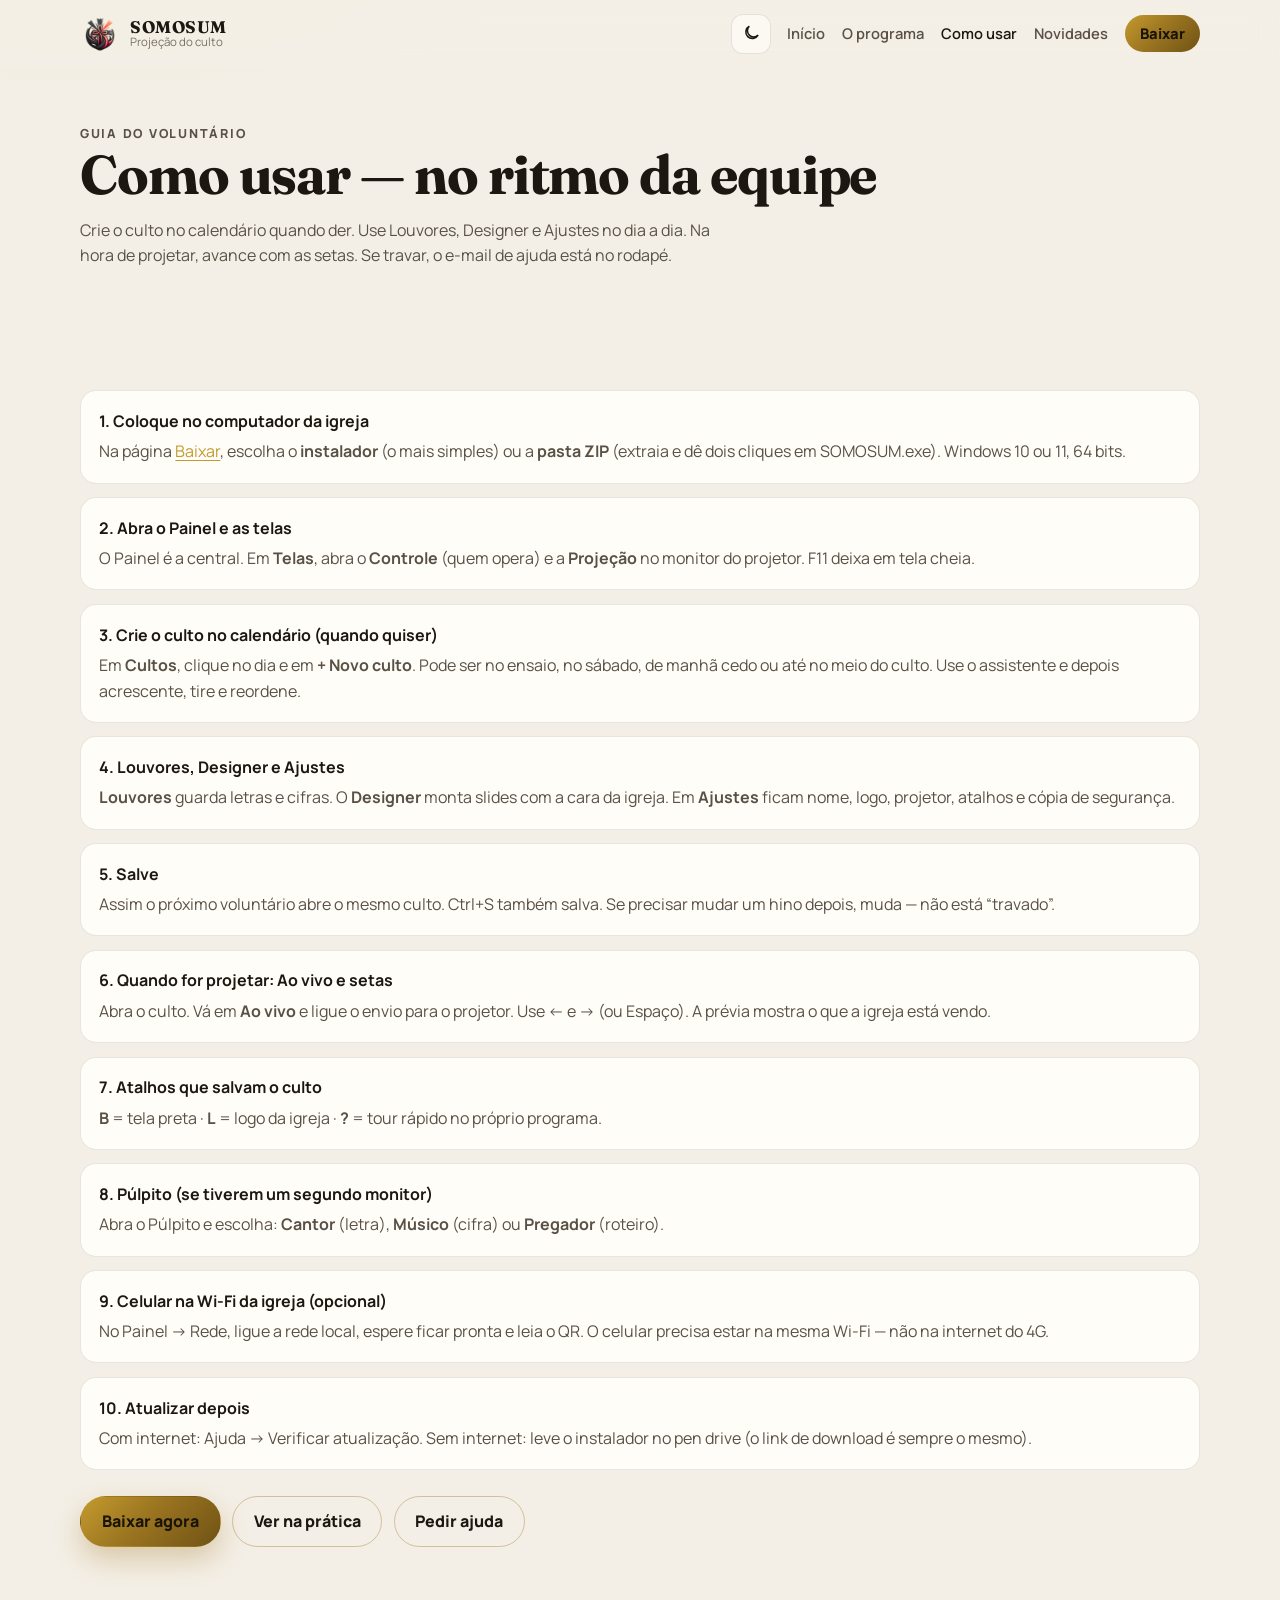
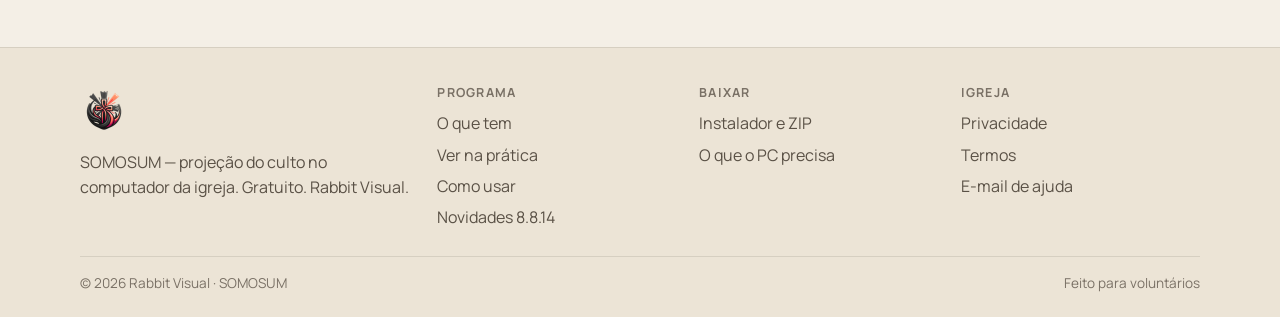
==== commit 3f84d8dd: "Deixar o site amigavel: culto quando quiser, calendario, Louvores, Designer e Ajustes. Co-authored-b" ====
--- a/como-usar.html
+++ b/como-usar.html
@@ -1,4 +1,4 @@
-﻿<!DOCTYPE html>
+<!DOCTYPE html>
 <html lang="pt-BR">
 <head>
   <meta charset="utf-8">
@@ -13,7 +13,7 @@
   <link rel="preconnect" href="https://fonts.googleapis.com">
   <link rel="preconnect" href="https://fonts.gstatic.com" crossorigin>
   <link href="https://fonts.googleapis.com/css2?family=Fraunces:opsz,wght@9..144,500;9..144,600&family=Manrope:wght@400;500;600;700;800&display=swap" rel="stylesheet">
-  <link rel="stylesheet" href="assets/site.css">
+  <link rel="stylesheet" href="assets/site.css?v=2">
   <script>
     (function () {
       try {
@@ -57,8 +57,8 @@
     <section class="page-hero">
       <div class="wrap reveal">
         <p class="kicker">Guia do voluntário</p>
-        <h1>Como usar no domingo — sem ser da informática</h1>
-        <p>Monte na semana. No culto, abra o que já está pronto e avance. Se travar, o e-mail de ajuda está no rodapé.</p>
+        <h1>Como usar — no ritmo da equipe</h1>
+        <p>Crie o culto no calendário quando der. Use Louvores, Designer e Ajustes no dia a dia. Na hora de projetar, avance com as setas. Se travar, o e-mail de ajuda está no rodapé.</p>
       </div>
     </section>
 
@@ -74,31 +74,35 @@
             <p>O Painel é a central. Em <strong>Telas</strong>, abra o <strong>Controle</strong> (quem opera) e a <strong>Projeção</strong> no monitor do projetor. F11 deixa em tela cheia.</p>
           </li>
           <li class="reveal">
-            <strong>3. Monte o culto (uma vez)</strong>
-            <p>Em <strong>Cultos</strong>, use o assistente. Acrescente louvores, Bíblia e mensagem. Arraste para reordenar. Troque o fundo se quiser.</p>
+            <strong>3. Crie o culto no calendário (quando quiser)</strong>
+            <p>Em <strong>Cultos</strong>, clique no dia e em <strong>+ Novo culto</strong>. Pode ser no ensaio, no sábado, de manhã cedo ou até no meio do culto. Use o assistente e depois acrescente, tire e reordene.</p>
           </li>
           <li class="reveal">
-            <strong>4. Salve</strong>
-            <p>Assim o próximo voluntário não precisa montar de novo. Ctrl+S também salva.</p>
+            <strong>4. Louvores, Designer e Ajustes</strong>
+            <p><strong>Louvores</strong> guarda letras e cifras. O <strong>Designer</strong> monta slides com a cara da igreja. Em <strong>Ajustes</strong> ficam nome, logo, projetor, atalhos e cópia de segurança.</p>
           </li>
           <li class="reveal">
-            <strong>5. No culto: Ao vivo e setas</strong>
-            <p>Abra o culto salvo. Vá em <strong>Ao vivo</strong>. Marque a caixinha <strong>Ao vivo</strong>. Use ← e → (ou Espaço). A prévia mostra o que a igreja está vendo.</p>
+            <strong>5. Salve</strong>
+            <p>Assim o próximo voluntário abre o mesmo culto. Ctrl+S também salva. Se precisar mudar um hino depois, muda — não está “travado”.</p>
           </li>
           <li class="reveal">
-            <strong>6. Atalhos que salvam o culto</strong>
+            <strong>6. Quando for projetar: Ao vivo e setas</strong>
+            <p>Abra o culto. Vá em <strong>Ao vivo</strong> e ligue o envio para o projetor. Use ← e → (ou Espaço). A prévia mostra o que a igreja está vendo.</p>
+          </li>
+          <li class="reveal">
+            <strong>7. Atalhos que salvam o culto</strong>
             <p><strong>B</strong> = tela preta · <strong>L</strong> = logo da igreja · <strong>?</strong> = tour rápido no próprio programa.</p>
           </li>
           <li class="reveal">
-            <strong>7. Púlpito (se tiverem um segundo monitor)</strong>
+            <strong>8. Púlpito (se tiverem um segundo monitor)</strong>
             <p>Abra o Púlpito e escolha: <strong>Cantor</strong> (letra), <strong>Músico</strong> (cifra) ou <strong>Pregador</strong> (roteiro).</p>
           </li>
           <li class="reveal">
-            <strong>8. Celular na Wi‑Fi da igreja (opcional)</strong>
+            <strong>9. Celular na Wi‑Fi da igreja (opcional)</strong>
             <p>No Painel → Rede, ligue a rede local, espere ficar pronta e leia o QR. O celular precisa estar na mesma Wi‑Fi — não na internet do 4G.</p>
           </li>
           <li class="reveal">
-            <strong>9. Atualizar depois</strong>
+            <strong>10. Atualizar depois</strong>
             <p>Com internet: Ajuda → Verificar atualização. Sem internet: leve o instalador no pen drive (o link de download é sempre o mesmo).</p>
           </li>
         </ol>
@@ -143,6 +147,6 @@
       </div>
     </div>
   </footer>
-  <script src="assets/site.js" defer></script>
+  <script src="assets/site.js?v=2" defer></script>
 </body>
 </html>
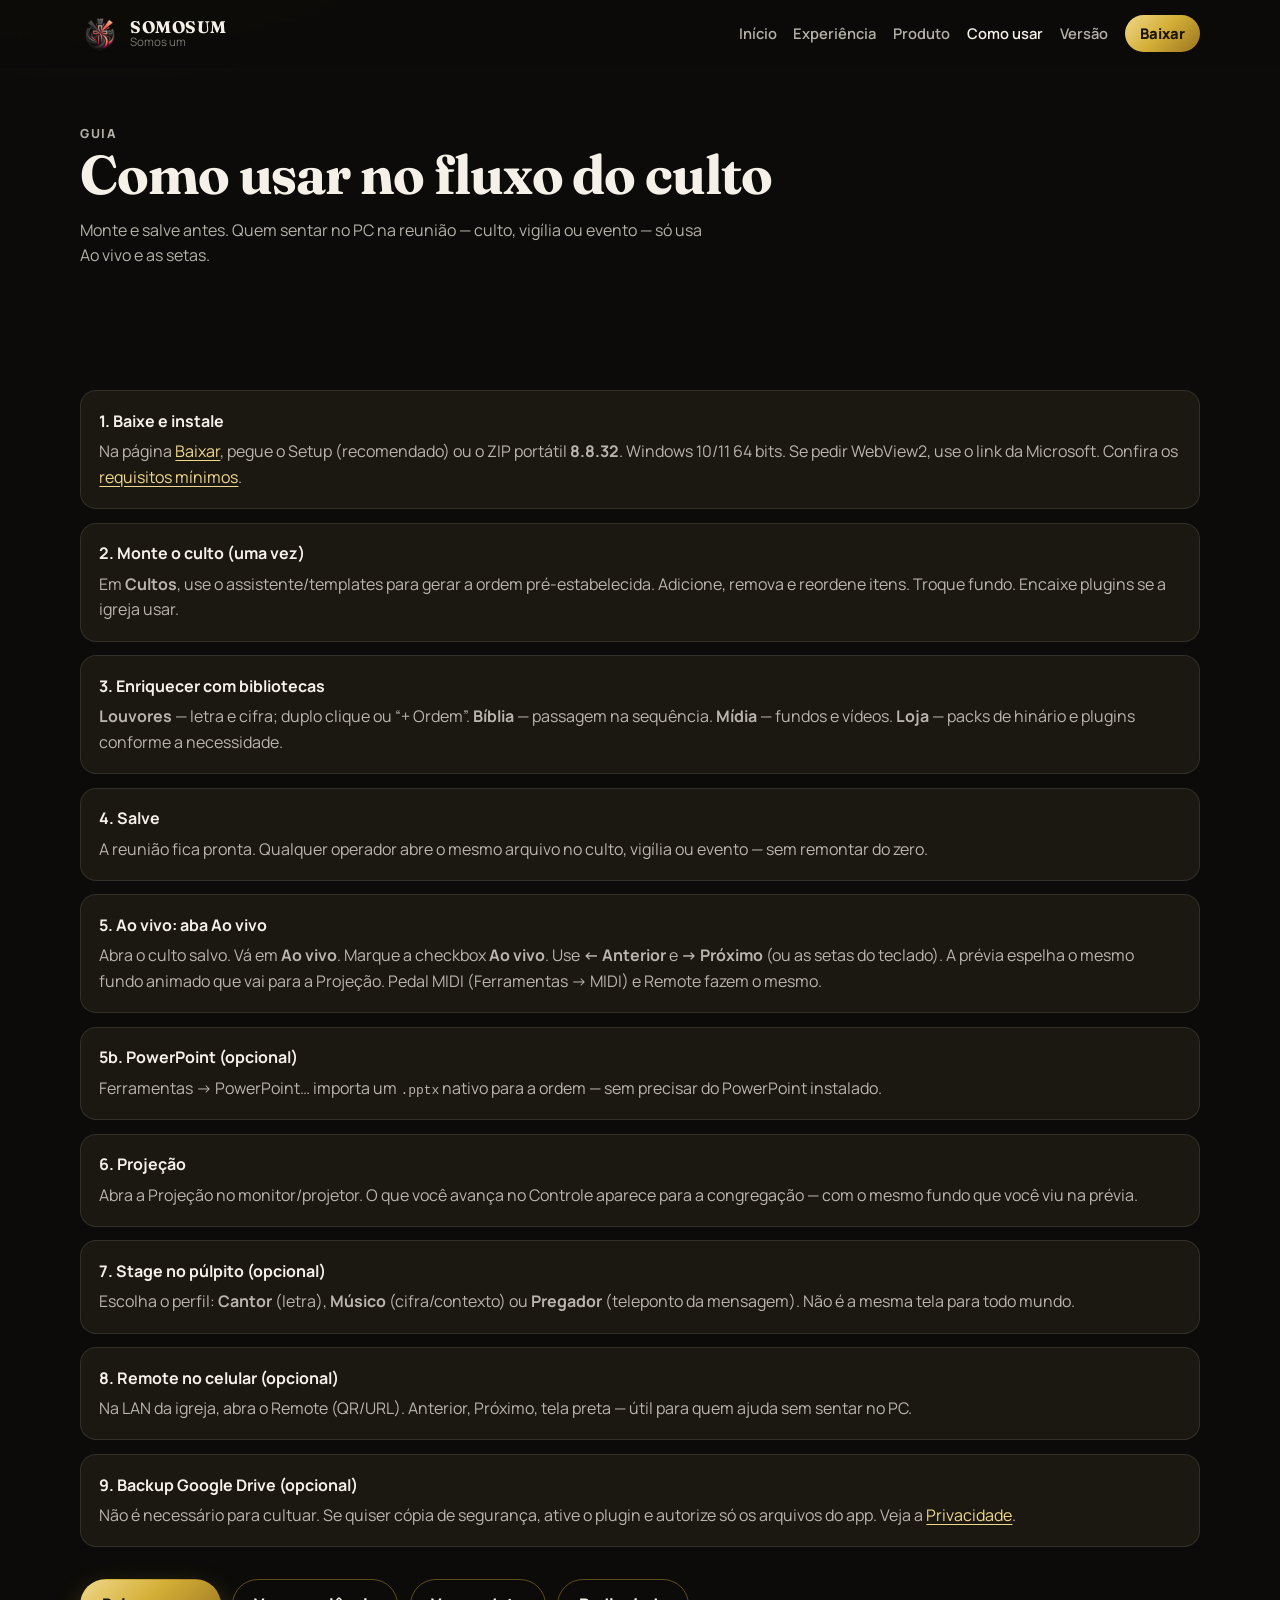
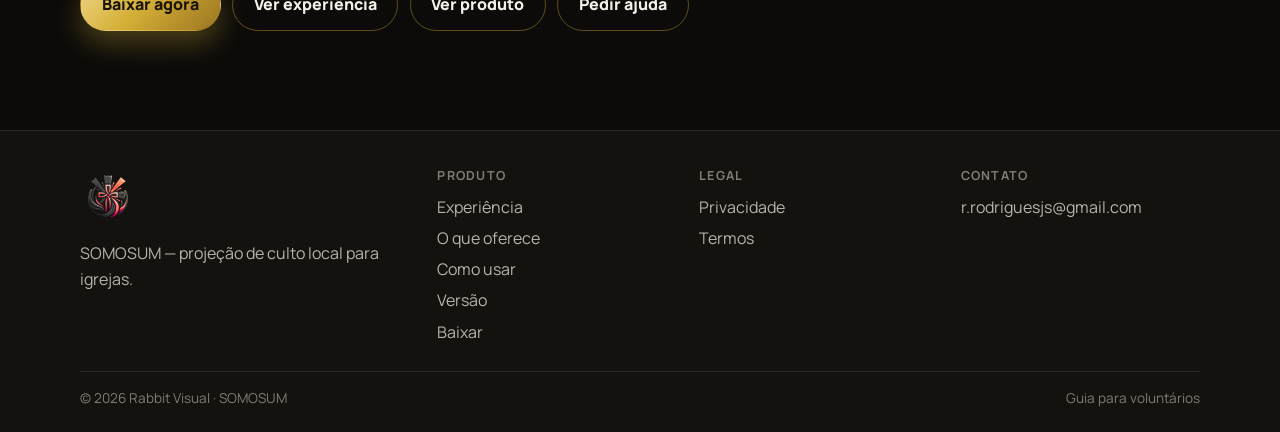
==== commit 956feaa8: "Site 8.8.32: demo espelhada, downloads e linguagem de culto geral. Co-authored-by: Cursor <cursorage" ====
--- a/como-usar.html
+++ b/como-usar.html
@@ -1,152 +1,274 @@
-<!DOCTYPE html>
-<html lang="pt-BR">
-<head>
-  <meta charset="utf-8">
-  <meta name="viewport" content="width=device-width, initial-scale=1">
-  <title>Como usar o SOMOSUM no domingo</title>
-  <meta name="description" content="Passo a passo do SOMOSUM para o voluntário da mídia: instalar, montar o culto, projetar e avançar com as setas.">
-  <meta name="google-site-verification" content="nLejR0vznH-2jq-zF15tfKEdONbFsd5ylkOThsWnRHE">
-  <meta name="theme-color" content="#0c0b09">
-  <link rel="canonical" href="https://rabbitvisual.github.io/somosum-site/como-usar.html">
-  <link rel="icon" href="assets/favicon-64.png" type="image/png">
-  <link rel="apple-touch-icon" href="assets/apple-touch-icon.png">
-  <link rel="preconnect" href="https://fonts.googleapis.com">
-  <link rel="preconnect" href="https://fonts.gstatic.com" crossorigin>
-  <link href="https://fonts.googleapis.com/css2?family=Fraunces:opsz,wght@9..144,500;9..144,600&family=Manrope:wght@400;500;600;700;800&display=swap" rel="stylesheet">
-  <link rel="stylesheet" href="assets/site.css?v=2">
-  <script>
-    (function () {
-      try {
-        var t = localStorage.getItem("somosum-theme");
-        if (t !== "light" && t !== "dark") {
-          t = matchMedia("(prefers-color-scheme: light)").matches ? "light" : "dark";
-        }
-        document.documentElement.setAttribute("data-theme", t);
-      } catch (e) {
-        document.documentElement.setAttribute("data-theme", "dark");
-      }
-    })();
-  </script>
-</head>
-<body>
-  <a class="skip" href="#conteudo">Pular para o conteúdo</a>
-  <header class="site-header">
-    <div class="wrap">
-      <a class="brand" href="index.html">
-        <img src="assets/logo-nav.png" width="40" height="40" alt="SOMOSUM">
-        <span class="brand-text"><strong>SOMOSUM</strong><small>Projeção do culto</small></span>
-      </a>
-      <div class="header-actions">
-        <button class="icon-btn" type="button" data-theme-toggle>
-          <svg class="icon-sun" viewBox="0 0 24 24" fill="none" stroke="currentColor" stroke-width="2" aria-hidden="true"><circle cx="12" cy="12" r="4"/><path d="M12 2v2M12 20v2M4.9 4.9l1.4 1.4M17.7 17.7l1.4 1.4M2 12h2M20 12h2M4.9 19.1l1.4-1.4M17.7 6.3l1.4-1.4"/></svg>
-          <svg class="icon-moon" viewBox="0 0 24 24" fill="none" stroke="currentColor" stroke-width="2" aria-hidden="true"><path d="M21 14.5A8.5 8.5 0 1 1 9.5 3 7 7 0 0 0 21 14.5z"/></svg>
-        </button>
-        <button class="nav-toggle" type="button" aria-label="Abrir menu" aria-expanded="false"><span></span><span></span><span></span></button>
-        <nav class="nav" aria-label="Principal">
-          <a href="index.html">Início</a>
-          <a href="produto.html">O programa</a>
-          <a href="como-usar.html" aria-current="page">Como usar</a>
-          <a href="versao.html">Novidades</a>
-          <a href="download.html" class="nav-cta">Baixar</a>
-        </nav>
-      </div>
-    </div>
-  </header>
-
-  <main id="conteudo">
-    <section class="page-hero">
-      <div class="wrap reveal">
-        <p class="kicker">Guia do voluntário</p>
-        <h1>Como usar — no ritmo da equipe</h1>
-        <p>Crie o culto no calendário quando der. Use Louvores, Designer e Ajustes no dia a dia. Na hora de projetar, avance com as setas. Se travar, o e-mail de ajuda está no rodapé.</p>
-      </div>
-    </section>
-
-    <section class="section">
-      <div class="wrap">
-        <ol class="version-list">
-          <li class="reveal">
-            <strong>1. Coloque no computador da igreja</strong>
-            <p>Na página <a href="download.html">Baixar</a>, escolha o <strong>instalador</strong> (o mais simples) ou a <strong>pasta ZIP</strong> (extraia e dê dois cliques em SOMOSUM.exe). Windows 10 ou 11, 64 bits.</p>
-          </li>
-          <li class="reveal">
-            <strong>2. Abra o Painel e as telas</strong>
-            <p>O Painel é a central. Em <strong>Telas</strong>, abra o <strong>Controle</strong> (quem opera) e a <strong>Projeção</strong> no monitor do projetor. F11 deixa em tela cheia.</p>
-          </li>
-          <li class="reveal">
-            <strong>3. Crie o culto no calendário (quando quiser)</strong>
-            <p>Em <strong>Cultos</strong>, clique no dia e em <strong>+ Novo culto</strong>. Pode ser no ensaio, no sábado, de manhã cedo ou até no meio do culto. Use o assistente e depois acrescente, tire e reordene.</p>
-          </li>
-          <li class="reveal">
-            <strong>4. Louvores, Designer e Ajustes</strong>
-            <p><strong>Louvores</strong> guarda letras e cifras. O <strong>Designer</strong> monta slides com a cara da igreja. Em <strong>Ajustes</strong> ficam nome, logo, projetor, atalhos e cópia de segurança.</p>
-          </li>
-          <li class="reveal">
-            <strong>5. Salve</strong>
-            <p>Assim o próximo voluntário abre o mesmo culto. Ctrl+S também salva. Se precisar mudar um hino depois, muda — não está “travado”.</p>
-          </li>
-          <li class="reveal">
-            <strong>6. Quando for projetar: Ao vivo e setas</strong>
-            <p>Abra o culto. Vá em <strong>Ao vivo</strong> e ligue o envio para o projetor. Use ← e → (ou Espaço). A prévia mostra o que a igreja está vendo.</p>
-          </li>
-          <li class="reveal">
-            <strong>7. Atalhos que salvam o culto</strong>
-            <p><strong>B</strong> = tela preta · <strong>L</strong> = logo da igreja · <strong>?</strong> = tour rápido no próprio programa.</p>
-          </li>
-          <li class="reveal">
-            <strong>8. Púlpito (se tiverem um segundo monitor)</strong>
-            <p>Abra o Púlpito e escolha: <strong>Cantor</strong> (letra), <strong>Músico</strong> (cifra) ou <strong>Pregador</strong> (roteiro).</p>
-          </li>
-          <li class="reveal">
-            <strong>9. Celular na Wi‑Fi da igreja (opcional)</strong>
-            <p>No Painel → Rede, ligue a rede local, espere ficar pronta e leia o QR. O celular precisa estar na mesma Wi‑Fi — não na internet do 4G.</p>
-          </li>
-          <li class="reveal">
-            <strong>10. Atualizar depois</strong>
-            <p>Com internet: Ajuda → Verificar atualização. Sem internet: leve o instalador no pen drive (o link de download é sempre o mesmo).</p>
-          </li>
-        </ol>
-        <div class="cta-row" style="margin-top:1.6rem">
-          <a class="btn btn-primary" href="download.html">Baixar agora</a>
-          <a class="btn btn-secondary" href="experiencia.html">Ver na prática</a>
-          <a class="btn btn-secondary" href="mailto:r.rodriguesjs@gmail.com?subject=Ajuda%20SOMOSUM">Pedir ajuda</a>
-        </div>
-      </div>
-    </section>
-  </main>
-
-  <footer class="site-footer">
-    <div class="wrap">
-      <div class="footer-grid">
-        <div class="footer-brand">
-          <img src="assets/logo-nav.png" width="48" height="48" alt="">
-          <p>SOMOSUM — projeção do culto no computador da igreja. Gratuito. Rabbit Visual.</p>
-        </div>
-        <div class="footer-col">
-          <h3>Programa</h3>
-          <a href="produto.html">O que tem</a>
-          <a href="experiencia.html">Ver na prática</a>
-          <a href="como-usar.html">Como usar</a>
-          <a href="versao.html">Novidades 8.8.14</a>
-        </div>
-        <div class="footer-col">
-          <h3>Baixar</h3>
-          <a href="download.html">Instalador e ZIP</a>
-          <a href="download.html#requisitos">O que o PC precisa</a>
-        </div>
-        <div class="footer-col">
-          <h3>Igreja</h3>
-          <a href="privacidade.html">Privacidade</a>
-          <a href="termos.html">Termos</a>
-          <a href="mailto:r.rodriguesjs@gmail.com">E-mail de ajuda</a>
-        </div>
-      </div>
-      <div class="footer-bottom">
-        <span>© 2026 Rabbit Visual · SOMOSUM</span>
-        <span>Feito para voluntários</span>
-      </div>
-    </div>
-  </footer>
-  <script src="assets/site.js?v=2" defer></script>
-</body>
-</html>
+<!DOCTYPE html>+
+<html lang="pt-BR">+
+<head>+
+  <meta charset="utf-8">+
+  <meta name="viewport" content="width=device-width, initial-scale=1">+
+  <title>Como usar o SOMOSUM — ordem salva e setas no culto</title>+
+  <meta name="description" content="Guia SOMOSUM: instalar, montar culto com assistente, salvar ordem, Ao vivo com ← →, prévia espelhada, Louvores/Mídia/Loja, Stage 3 perfis e Remote.">+
+  <meta name="google-site-verification" content="nLejR0vznH-2jq-zF15tfKEdONbFsd5ylkOThsWnRHE">+
+  <meta name="theme-color" content="#09090b">+
+  <meta property="og:title" content="Como usar o SOMOSUM">+
+  <meta property="og:description" content="Monte uma vez. No culto, vigília ou evento, só as setas no Ao vivo.">+
+  <meta property="og:image" content="https://rabbitvisual.github.io/somosum-site/assets/SOMOSUM.png">+
+  <meta property="og:url" content="https://rabbitvisual.github.io/somosum-site/como-usar.html">+
+  <link rel="canonical" href="https://rabbitvisual.github.io/somosum-site/como-usar.html">+
+  <link rel="icon" href="assets/favicon-64.png" type="image/png">+
+  <link rel="apple-touch-icon" href="assets/apple-touch-icon.png">+
+  <link rel="preconnect" href="https://fonts.googleapis.com">+
+  <link rel="preconnect" href="https://fonts.gstatic.com" crossorigin>+
+  <link href="https://fonts.googleapis.com/css2?family=Fraunces:opsz,wght@9..144,500;9..144,600&family=Manrope:wght@400;500;600;700&display=swap" rel="stylesheet">+
+  <link rel="stylesheet" href="assets/site.css">+
+</head>+
+<body>+
+  <header class="site-header">+
+    <div class="wrap">+
+      <a class="brand" href="index.html">+
+        <img src="assets/logo-nav.png" width="40" height="40" alt="SOMOSUM">+
+        <span class="brand-text"><strong>SOMOSUM</strong><small>Somos um</small></span>+
+      </a>+
+      <button class="nav-toggle" type="button" aria-label="Abrir menu" aria-expanded="false"><span></span><span></span><span></span></button>+
+      <nav class="nav" aria-label="Principal">+
+        <a href="index.html">Início</a>+
+        <a href="experiencia.html">Experiência</a>+
+        <a href="produto.html">Produto</a>+
+        <a href="como-usar.html" aria-current="page">Como usar</a>+
+        <a href="versao.html">Versão</a>+
+        <a href="download.html" class="nav-cta">Baixar</a>+
+      </nav>+
+    </div>+
+  </header>+
++
+  <main>+
+    <section class="page-hero">+
+      <div class="wrap reveal">+
+        <p class="kicker">Guia</p>+
+        <h1>Como usar no fluxo do culto</h1>+
+        <p>Monte e salve antes. Quem sentar no PC na reunião — culto, vigília ou evento — só usa Ao vivo e as setas.</p>+
+      </div>+
+    </section>+
++
+    <section class="section">+
+      <div class="wrap">+
+        <ol class="version-list" style="list-style:none;counter-reset:guia">+
+          <li class="reveal">+
+            <strong>1. Baixe e instale</strong>+
+            <p>Na página <a href="download.html">Baixar</a>, pegue o Setup (recomendado) ou o ZIP portátil <strong>8.8.32</strong>. Windows 10/11 64 bits. Se pedir WebView2, use o link da Microsoft. Confira os <a href="download.html#requisitos">requisitos mínimos</a>.</p>+
+          </li>+
+          <li class="reveal">+
+            <strong>2. Monte o culto (uma vez)</strong>+
+            <p>Em <strong>Cultos</strong>, use o assistente/templates para gerar a ordem pré-estabelecida. Adicione, remova e reordene itens. Troque fundo. Encaixe plugins se a igreja usar.</p>+
+          </li>+
+          <li class="reveal">+
+            <strong>3. Enriquecer com bibliotecas</strong>+
+            <p><strong>Louvores</strong> — letra e cifra; duplo clique ou “+ Ordem”. <strong>Bíblia</strong> — passagem na sequência. <strong>Mídia</strong> — fundos e vídeos. <strong>Loja</strong> — packs de hinário e plugins conforme a necessidade.</p>+
+          </li>+
+          <li class="reveal">+
+            <strong>4. Salve</strong>+
+            <p>A reunião fica pronta. Qualquer operador abre o mesmo arquivo no culto, vigília ou evento — sem remontar do zero.</p>+
+          </li>+
+          <li class="reveal">+
+            <strong>5. Ao vivo: aba Ao vivo</strong>+
+            <p>Abra o culto salvo. Vá em <strong>Ao vivo</strong>. Marque a checkbox <strong>Ao vivo</strong>. Use <strong>← Anterior</strong> e <strong>→ Próximo</strong> (ou as setas do teclado). A prévia espelha o mesmo fundo animado que vai para a Projeção. Pedal MIDI (Ferramentas → MIDI) e Remote fazem o mesmo.</p>+
+          </li>+
+          <li class="reveal">+
+            <strong>5b. PowerPoint (opcional)</strong>+
+            <p>Ferramentas → PowerPoint… importa um <code>.pptx</code> nativo para a ordem — sem precisar do PowerPoint instalado.</p>+
+          </li>+
+          <li class="reveal">+
+            <strong>6. Projeção</strong>+
+            <p>Abra a Projeção no monitor/projetor. O que você avança no Controle aparece para a congregação — com o mesmo fundo que você viu na prévia.</p>+
+          </li>+
+          <li class="reveal">+
+            <strong>7. Stage no púlpito (opcional)</strong>+
+            <p>Escolha o perfil: <strong>Cantor</strong> (letra), <strong>Músico</strong> (cifra/contexto) ou <strong>Pregador</strong> (teleponto da mensagem). Não é a mesma tela para todo mundo.</p>+
+          </li>+
+          <li class="reveal">+
+            <strong>8. Remote no celular (opcional)</strong>+
+            <p>Na LAN da igreja, abra o Remote (QR/URL). Anterior, Próximo, tela preta — útil para quem ajuda sem sentar no PC.</p>+
+          </li>+
+          <li class="reveal">+
+            <strong>9. Backup Google Drive (opcional)</strong>+
+            <p>Não é necessário para cultuar. Se quiser cópia de segurança, ative o plugin e autorize só os arquivos do app. Veja a <a href="privacidade.html">Privacidade</a>.</p>+
+          </li>+
+        </ol>+
+        <div class="cta-row" style="margin-top:2rem">+
+          <a class="btn btn-primary" href="download.html">Baixar agora</a>+
+          <a class="btn btn-secondary" href="experiencia.html">Ver experiência</a>+
+          <a class="btn btn-secondary" href="produto.html">Ver produto</a>+
+          <a class="btn btn-secondary" href="mailto:r.rodriguesjs@gmail.com?subject=SOMOSUM%20ajuda">Pedir ajuda</a>+
+        </div>+
+      </div>+
+    </section>+
+  </main>+
++
+  <footer class="site-footer">+
+    <div class="wrap">+
+      <div class="footer-grid">+
+        <div class="footer-brand">+
+          <img src="assets/logo-nav.png" width="56" height="56" alt="SOMOSUM">+
+          <p>SOMOSUM — projeção de culto local para igrejas.</p>+
+        </div>+
+        <div class="footer-col">+
+          <h3>Produto</h3>+
+          <a href="experiencia.html">Experiência</a>+
+          <a href="produto.html">O que oferece</a>+
+          <a href="como-usar.html">Como usar</a>+
+          <a href="versao.html">Versão</a>+
+          <a href="download.html">Baixar</a>+
+        </div>+
+        <div class="footer-col">+
+          <h3>Legal</h3>+
+          <a href="privacidade.html">Privacidade</a>+
+          <a href="termos.html">Termos</a>+
+        </div>+
+        <div class="footer-col">+
+          <h3>Contato</h3>+
+          <a href="mailto:r.rodriguesjs@gmail.com">r.rodriguesjs@gmail.com</a>+
+        </div>+
+      </div>+
+      <div class="footer-bottom">+
+        <span>© 2026 Rabbit Visual · SOMOSUM</span>+
+        <span>Guia para voluntários</span>+
+      </div>+
+    </div>+
+  </footer>+
+  <script src="assets/site.js" defer></script>+
+</body>+
+</html>+
